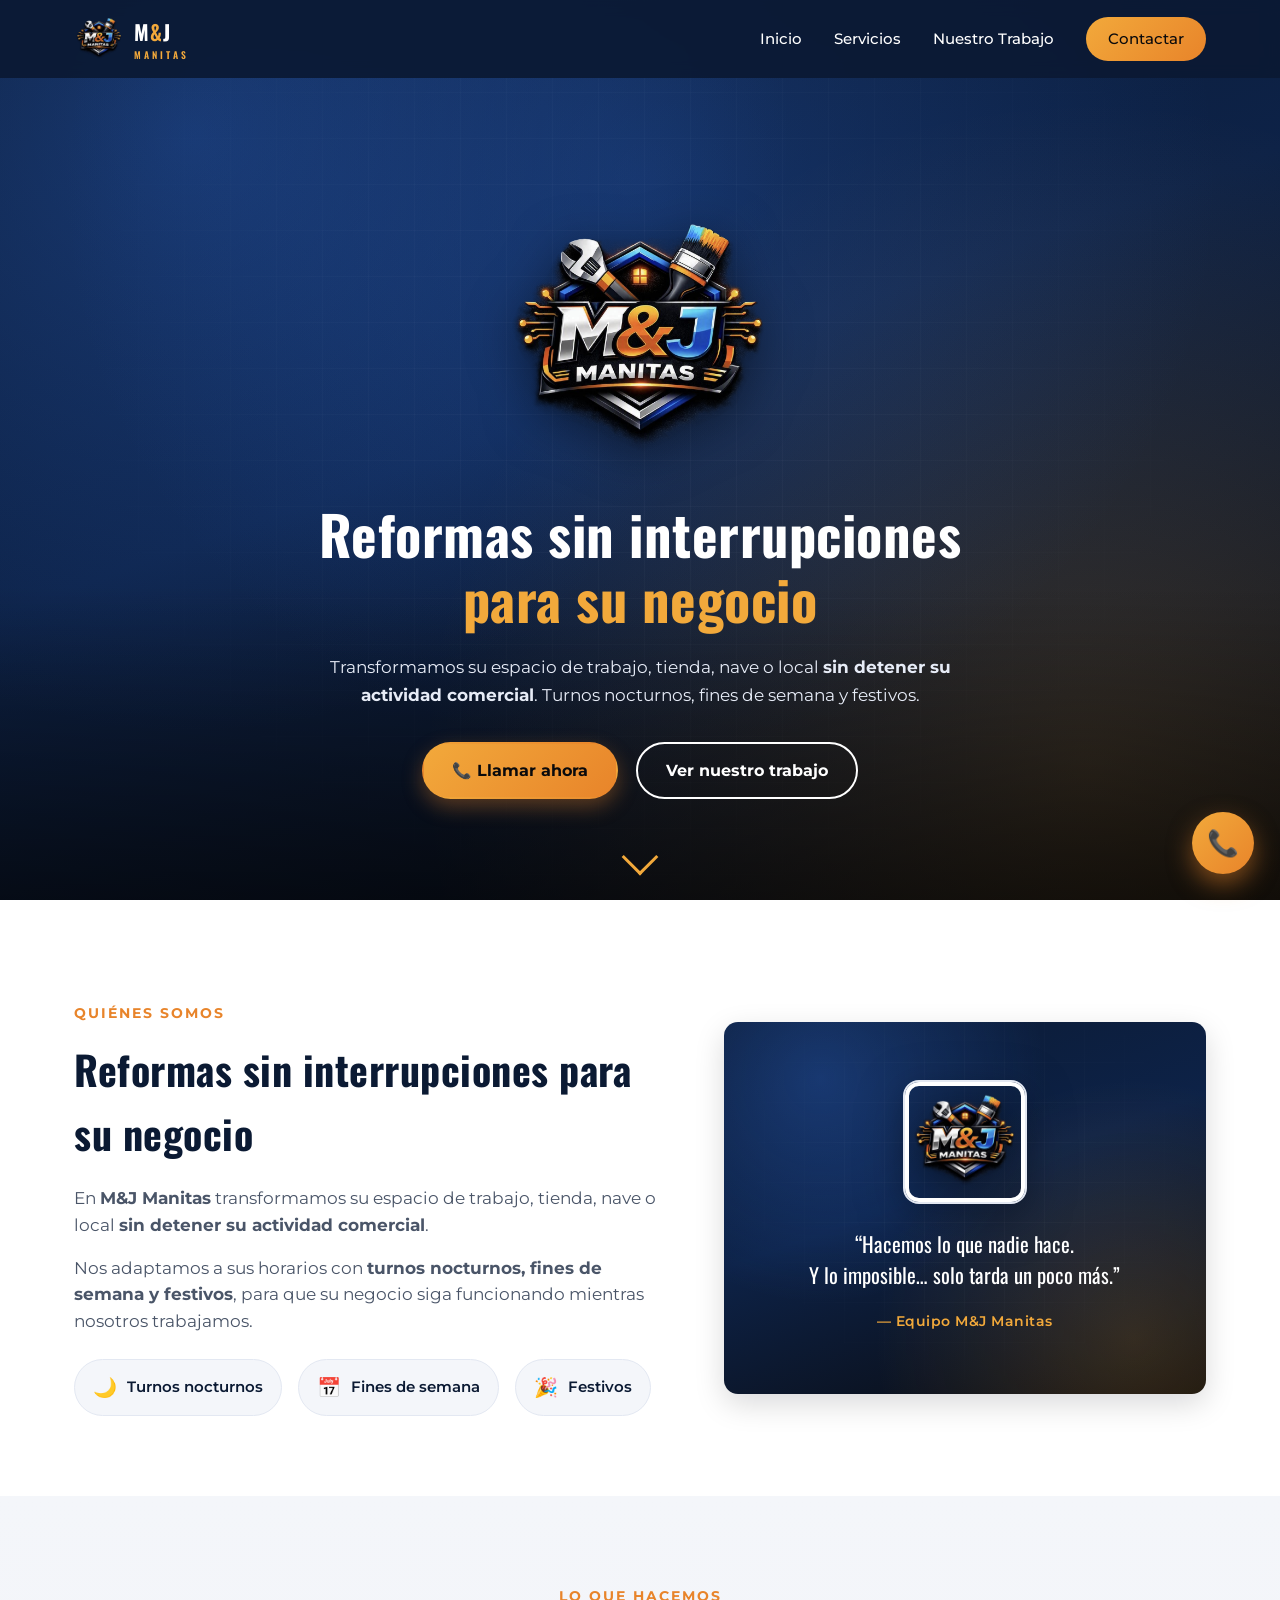
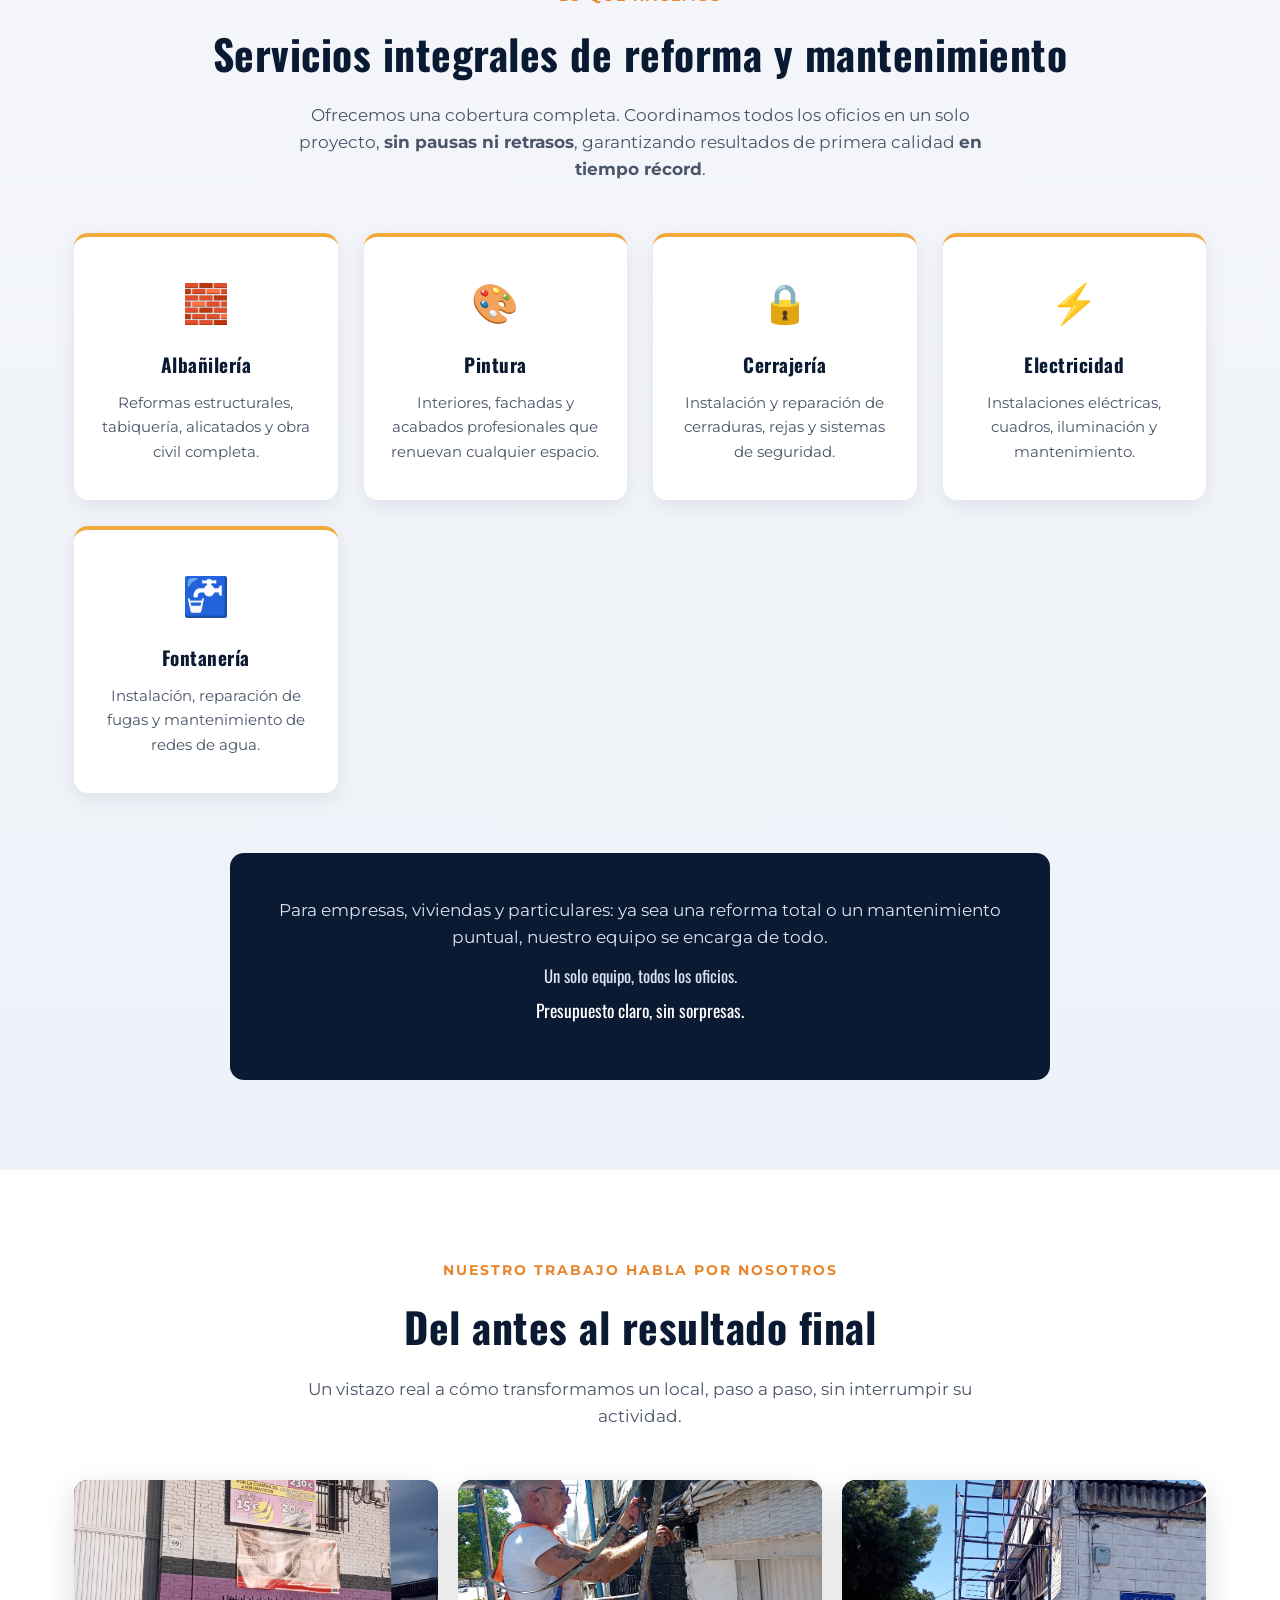
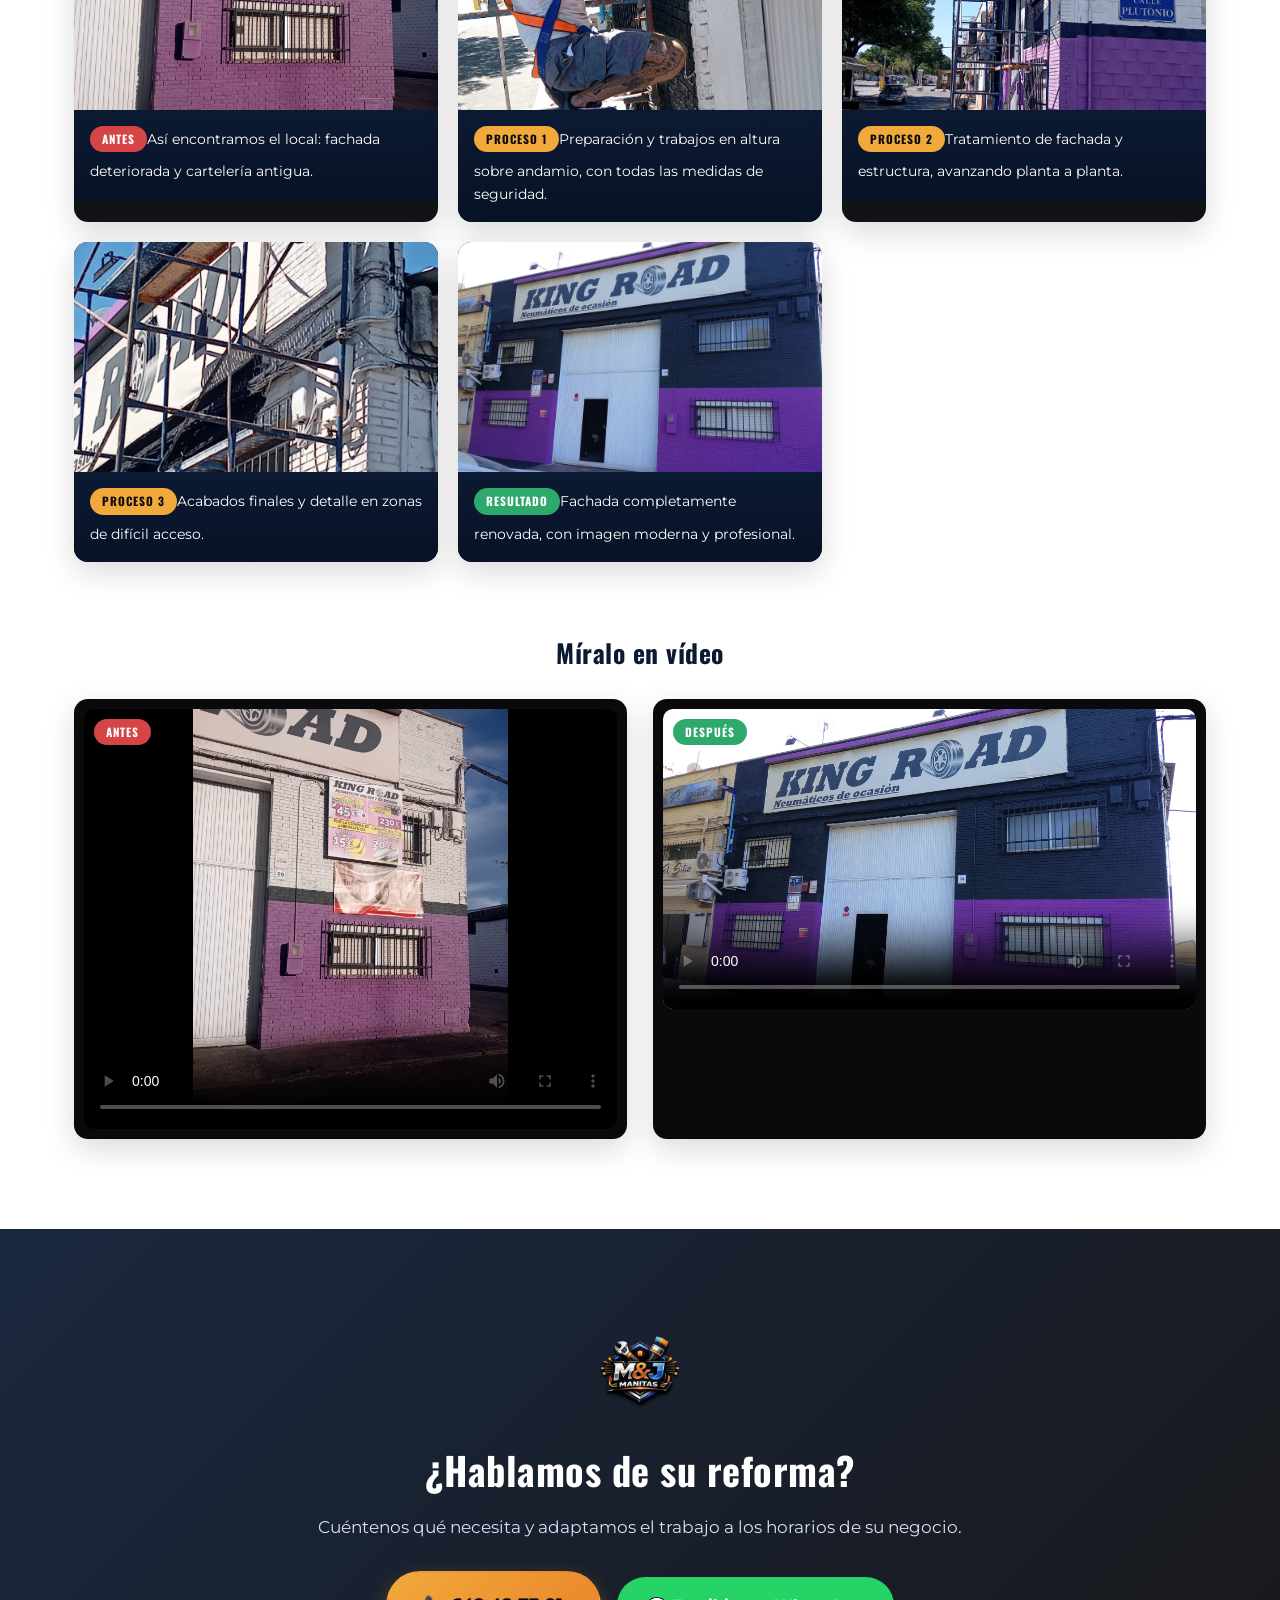
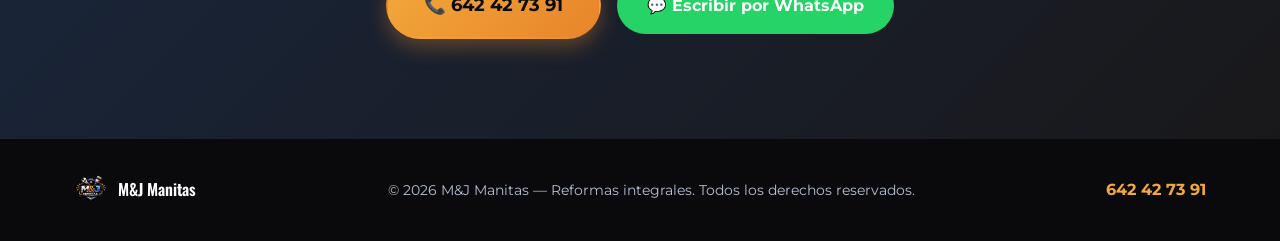
==== index.html @ b2885acb "Web M&J Manitas: reformas sin interrupciones" ====
<!DOCTYPE html>
<html lang="es">
<head>
<meta charset="UTF-8">
<meta name="viewport" content="width=device-width, initial-scale=1.0">
<title>M&J Manitas | Reformas sin interrupciones para su negocio</title>
<meta name="description" content="M&J Manitas: reformas integrales de albañilería, pintura, cerrajería, electricidad y fontanería para empresas, viviendas y particulares. Trabajamos en turnos nocturnos, fines de semana y festivos sin detener su actividad.">
<link rel="icon" href="Imagenes/logomoi.png" type="image/png">
<link rel="preconnect" href="https://fonts.googleapis.com">
<link href="https://fonts.googleapis.com/css2?family=Montserrat:wght@400;500;600;700;800&family=Oswald:wght@500;600;700&display=swap" rel="stylesheet">
<link rel="stylesheet" href="css/style.css">
</head>
<body>

<!-- HEADER -->
<header class="header" id="header">
  <div class="container header__inner">
    <a href="#inicio" class="brand">
      <img src="Imagenes/logomoi.png" alt="Logo M&J Manitas" class="brand__logo">
      <span class="brand__text">M<span class="amp">&</span>J <small>MANITAS</small></span>
    </a>

    <nav class="nav" id="nav">
      <a href="#inicio">Inicio</a>
      <a href="#servicios">Servicios</a>
      <a href="#proceso">Nuestro Trabajo</a>
      <a href="#contacto" class="nav__cta">Contactar</a>
    </nav>

    <button class="burger" id="burger" aria-label="Abrir menú">
      <span></span><span></span><span></span>
    </button>
  </div>
</header>

<!-- HERO -->
<section class="hero" id="inicio">
  <div class="hero__overlay"></div>
  <div class="container hero__content">
    <div class="hero__plate">
      <img src="Imagenes/logomoi.png" alt="M&J Manitas" class="hero__logo">
    </div>
    <h1>Reformas sin interrupciones <span>para su negocio</span></h1>
    <p class="hero__subtitle">
      Transformamos su espacio de trabajo, tienda, nave o local <strong>sin detener su actividad comercial</strong>.
      Turnos nocturnos, fines de semana y festivos.
    </p>
    <div class="hero__actions">
      <a href="tel:642427391" class="btn btn--primary">📞 Llamar ahora</a>
      <a href="#proceso" class="btn btn--outline">Ver nuestro trabajo</a>
    </div>
  </div>
  <a href="#presentacion" class="scroll-down" aria-label="Bajar">
    <span></span>
  </a>
</section>

<!-- PRESENTACIÓN -->
<section class="presentacion" id="presentacion">
  <div class="container presentacion__grid">
    <div class="presentacion__text">
      <span class="eyebrow">Quiénes somos</span>
      <h2>Reformas sin interrupciones para su negocio</h2>
      <p>
        En <strong>M&J Manitas</strong> transformamos su espacio de trabajo, tienda, nave o local
        <strong>sin detener su actividad comercial</strong>.
      </p>
      <p>
        Nos adaptamos a sus horarios con <strong>turnos nocturnos, fines de semana y festivos</strong>,
        para que su negocio siga funcionando mientras nosotros trabajamos.
      </p>
      <div class="badges">
        <div class="badge">
          <span class="badge__icon">🌙</span>
          <span>Turnos nocturnos</span>
        </div>
        <div class="badge">
          <span class="badge__icon">📅</span>
          <span>Fines de semana</span>
        </div>
        <div class="badge">
          <span class="badge__icon">🎉</span>
          <span>Festivos</span>
        </div>
      </div>
    </div>
    <div class="presentacion__media">
      <div class="brand-panel">
        <img src="Imagenes/logomoi.png" alt="M&J Manitas" class="brand-panel__logo">
        <blockquote class="brand-panel__quote">
          “Hacemos lo que nadie hace.<br>Y lo imposible… solo tarda un poco más.”
        </blockquote>
        <span class="brand-panel__signature">— Equipo M&J Manitas</span>
      </div>
    </div>
  </div>
</section>

<!-- SERVICIOS -->
<section class="servicios" id="servicios">
  <div class="container">
    <span class="eyebrow eyebrow--center">Lo que hacemos</span>
    <h2 class="section-title">Servicios integrales de reforma y mantenimiento</h2>
    <p class="section-subtitle">
      Ofrecemos una cobertura completa. Coordinamos todos los oficios en un solo proyecto,
      <strong>sin pausas ni retrasos</strong>, garantizando resultados de primera calidad
      <strong>en tiempo récord</strong>.
    </p>

    <div class="servicios__grid">
      <div class="servicio-card">
        <div class="servicio-card__icon">🧱</div>
        <h3>Albañilería</h3>
        <p>Reformas estructurales, tabiquería, alicatados y obra civil completa.</p>
      </div>
      <div class="servicio-card">
        <div class="servicio-card__icon">🎨</div>
        <h3>Pintura</h3>
        <p>Interiores, fachadas y acabados profesionales que renuevan cualquier espacio.</p>
      </div>
      <div class="servicio-card">
        <div class="servicio-card__icon">🔒</div>
        <h3>Cerrajería</h3>
        <p>Instalación y reparación de cerraduras, rejas y sistemas de seguridad.</p>
      </div>
      <div class="servicio-card">
        <div class="servicio-card__icon">⚡</div>
        <h3>Electricidad</h3>
        <p>Instalaciones eléctricas, cuadros, iluminación y mantenimiento.</p>
      </div>
      <div class="servicio-card">
        <div class="servicio-card__icon">🚰</div>
        <h3>Fontanería</h3>
        <p>Instalación, reparación de fugas y mantenimiento de redes de agua.</p>
      </div>
    </div>

    <div class="claim">
      <p>Para empresas, viviendas y particulares: ya sea una reforma total o un mantenimiento puntual, nuestro equipo se encarga de todo.</p>
      <p class="claim__strong">Un solo equipo, todos los oficios. <span>Presupuesto claro, sin sorpresas.</span></p>
    </div>
  </div>
</section>

<!-- PROCESO / GALERÍA -->
<section class="proceso" id="proceso">
  <div class="container">
    <span class="eyebrow eyebrow--center">Nuestro trabajo habla por nosotros</span>
    <h2 class="section-title">Del antes al resultado final</h2>
    <p class="section-subtitle">Un vistazo real a cómo transformamos un local, paso a paso, sin interrumpir su actividad.</p>

    <div class="galeria">
      <figure class="galeria__item galeria__item--antes">
        <img src="Imagenes/Antes.jpeg" alt="Antes de la reforma" loading="lazy">
        <figcaption><span class="tag tag--antes">Antes</span>Así encontramos el local: fachada deteriorada y cartelería antigua.</figcaption>
      </figure>
      <figure class="galeria__item">
        <img src="Imagenes/Proceso 1.jpeg" alt="Proceso de reforma - paso 1" loading="lazy">
        <figcaption><span class="tag tag--proceso">Proceso 1</span>Preparación y trabajos en altura sobre andamio, con todas las medidas de seguridad.</figcaption>
      </figure>
      <figure class="galeria__item">
        <img src="Imagenes/Proceso 2.jpeg" alt="Proceso de reforma - paso 2" loading="lazy">
        <figcaption><span class="tag tag--proceso">Proceso 2</span>Tratamiento de fachada y estructura, avanzando planta a planta.</figcaption>
      </figure>
      <figure class="galeria__item">
        <img src="Imagenes/Proceso 3.jpeg" alt="Proceso de reforma - paso 3" loading="lazy">
        <figcaption><span class="tag tag--proceso">Proceso 3</span>Acabados finales y detalle en zonas de difícil acceso.</figcaption>
      </figure>
      <figure class="galeria__item galeria__item--resultado">
        <img src="Imagenes/Resultado.jpeg" alt="Resultado final de la reforma" loading="lazy">
        <figcaption><span class="tag tag--resultado">Resultado</span>Fachada completamente renovada, con imagen moderna y profesional.</figcaption>
      </figure>
    </div>

    <div class="videos">
      <h3 class="videos__title">Míralo en vídeo</h3>
      <div class="videos__grid">
        <div class="video-card">
          <span class="tag tag--antes">Antes</span>
          <video controls preload="metadata" poster="Imagenes/Antes.jpeg">
            <source src="videos/Antes.mp4" type="video/mp4">
            Tu navegador no soporta la reproducción de vídeo.
          </video>
        </div>
        <div class="video-card">
          <span class="tag tag--resultado">Después</span>
          <video controls preload="metadata" poster="Imagenes/Resultado.jpeg">
            <source src="videos/despues.mp4" type="video/mp4">
            Tu navegador no soporta la reproducción de vídeo.
          </video>
        </div>
      </div>
    </div>
  </div>
</section>

<!-- CONTACTO -->
<section class="contacto" id="contacto">
  <div class="container contacto__inner">
    <img src="Imagenes/logomoi.png" alt="M&J Manitas" class="contacto__logo">
    <h2>¿Hablamos de su reforma?</h2>
    <p>Cuéntenos qué necesita y adaptamos el trabajo a los horarios de su negocio.</p>
    <a href="tel:642427391" class="btn btn--primary btn--large">📞 642 42 73 91</a>
    <a href="https://wa.me/34642427391" target="_blank" rel="noopener" class="btn btn--whatsapp">💬 Escribir por WhatsApp</a>
  </div>
</section>

<!-- FOOTER -->
<footer class="footer">
  <div class="container footer__inner">
    <div class="footer__brand">
      <img src="Imagenes/logomoi.png" alt="M&J Manitas">
      <span>M&J Manitas</span>
    </div>
    <p>&copy; <span id="year"></span> M&J Manitas — Reformas integrales. Todos los derechos reservados.</p>
    <a href="tel:642427391" class="footer__phone">642 42 73 91</a>
  </div>
</footer>

<a href="tel:642427391" class="float-call" aria-label="Llamar ahora">📞</a>

<script src="js/script.js"></script>
</body>
</html>
---- css/style.css ----
/* =========================================================
   M&J MANITAS — Estilos generales
   Paleta basada en el logo: azul marino, negro, dorado/naranja
   ========================================================= */

:root{
  --azul-oscuro: #0b1a33;
  --azul: #1c3d7a;
  --azul-claro: #2f6bd6;
  --negro: #0a0a0c;
  --negro-suave: #121317;
  --dorado: #f2a93b;
  --naranja: #e8842a;
  --blanco: #ffffff;
  --gris-claro: #f4f6fa;
  --gris-texto: #4a5568;

  --font-heading: 'Oswald', sans-serif;
  --font-body: 'Montserrat', sans-serif;

  --radius: 14px;
  --shadow: 0 10px 30px rgba(10, 10, 12, 0.15);
  --transition: 0.3s ease;
}

*{ box-sizing: border-box; margin: 0; padding: 0; }

html{ scroll-behavior: smooth; }

body{
  font-family: var(--font-body);
  color: var(--negro-suave);
  background: var(--blanco);
  line-height: 1.6;
  overflow-x: hidden;
}

img{ max-width: 100%; display: block; }

.container{
  width: 100%;
  max-width: 1180px;
  margin: 0 auto;
  padding: 0 24px;
}

h1, h2, h3{
  font-family: var(--font-heading);
  letter-spacing: 0.5px;
}

a{ text-decoration: none; color: inherit; }

/* ---------- Botones ---------- */
.btn{
  display: inline-flex;
  align-items: center;
  gap: 8px;
  padding: 14px 28px;
  border-radius: 50px;
  font-weight: 700;
  font-size: 0.98rem;
  transition: transform var(--transition), box-shadow var(--transition), background var(--transition);
  border: 2px solid transparent;
  cursor: pointer;
}
.btn--primary{
  background: linear-gradient(135deg, var(--dorado), var(--naranja));
  color: var(--negro);
  box-shadow: 0 8px 20px rgba(232, 132, 42, 0.35);
}
.btn--primary:hover{ transform: translateY(-3px); box-shadow: 0 12px 26px rgba(232, 132, 42, 0.45); }
.btn--outline{
  border-color: var(--blanco);
  color: var(--blanco);
}
.btn--outline:hover{ background: var(--blanco); color: var(--azul-oscuro); transform: translateY(-3px); }
.btn--large{ padding: 18px 36px; font-size: 1.1rem; }
.btn--whatsapp{
  background: #25D366;
  color: var(--blanco);
  margin-left: 12px;
}
.btn--whatsapp:hover{ transform: translateY(-3px); box-shadow: 0 10px 22px rgba(37,211,102,0.4); }

/* =========================================================
   HEADER
   ========================================================= */
.header{
  position: fixed;
  top: 0; left: 0; right: 0;
  z-index: 1000;
  background: rgba(11, 26, 51, 0.92);
  backdrop-filter: blur(8px);
  transition: background var(--transition);
}

.header__inner{
  display: flex;
  align-items: center;
  justify-content: space-between;
  height: 78px;
}

.brand{
  display: flex;
  align-items: center;
  gap: 10px;
}
.brand__logo{
  height: 50px;
  width: 50px;
  object-fit: contain;
}
.brand__text{
  font-family: var(--font-heading);
  color: var(--blanco);
  font-size: 1.3rem;
  font-weight: 700;
  letter-spacing: 1px;
}
.brand__text .amp{ color: var(--dorado); }
.brand__text small{
  display: block;
  font-size: 0.6rem;
  letter-spacing: 3px;
  color: var(--dorado);
  font-weight: 600;
}

.nav{
  display: flex;
  align-items: center;
  gap: 32px;
}
.nav a{
  color: var(--blanco);
  font-weight: 500;
  font-size: 0.95rem;
  position: relative;
  transition: color var(--transition);
}
.nav a:not(.nav__cta)::after{
  content: '';
  position: absolute;
  left: 0; bottom: -6px;
  width: 0%; height: 2px;
  background: var(--dorado);
  transition: width var(--transition);
}
.nav a:not(.nav__cta):hover::after{ width: 100%; }
.nav a:not(.nav__cta):hover{ color: var(--dorado); }

.nav__cta{
  background: linear-gradient(135deg, var(--dorado), var(--naranja));
  color: var(--negro) !important;
  padding: 10px 22px;
  border-radius: 50px;
  font-weight: 700;
}
.nav__cta:hover{ transform: translateY(-2px); }

.burger{
  display: none;
  flex-direction: column;
  gap: 5px;
  background: none;
  border: none;
  cursor: pointer;
  padding: 8px;
}
.burger span{
  width: 26px; height: 3px;
  background: var(--blanco);
  border-radius: 3px;
  transition: var(--transition);
}

/* =========================================================
   HERO
   ========================================================= */
.hero{
  position: relative;
  min-height: 100vh;
  display: flex;
  align-items: center;
  justify-content: center;
  text-align: center;
  overflow: hidden;
  background:
    radial-gradient(circle at 15% 15%, rgba(47,107,214,0.35), transparent 45%),
    radial-gradient(circle at 85% 85%, rgba(242,169,59,0.18), transparent 50%),
    linear-gradient(160deg, #0b1a33 0%, #0d2247 45%, #0a0a0c 100%);
}
.hero::before{
  /* Patrón tipo "plano de construcción" muy sutil, sello propio de marca */
  content: '';
  position: absolute;
  inset: 0;
  background-image:
    linear-gradient(rgba(255,255,255,0.045) 1px, transparent 1px),
    linear-gradient(90deg, rgba(255,255,255,0.045) 1px, transparent 1px);
  background-size: 46px 46px;
  mask-image: radial-gradient(circle at 50% 40%, rgba(0,0,0,0.9), transparent 75%);
}
.hero__overlay{
  position: absolute;
  inset: 0;
  background: radial-gradient(circle at 50% 20%, rgba(47,107,214,0.25), transparent 60%);
}
.hero__overlay::after{
  content: '';
  position: absolute;
  inset: 0;
  background: linear-gradient(0deg, rgba(0,0,0,0.55), transparent 35%);
}
.hero__content{
  position: relative;
  z-index: 2;
  padding-top: 100px;
  display: flex;
  flex-direction: column;
  align-items: center;
}
.hero__plate{
  display: inline-flex;
  align-items: center;
  justify-content: center;
  margin-bottom: 20px;
}
.hero__logo{
  width: 280px;
  filter: drop-shadow(0 10px 25px rgba(0,0,0,0.5));
  animation: floatLogo 4s ease-in-out infinite;
}
@keyframes floatLogo{
  0%, 100%{ transform: translateY(0); }
  50%{ transform: translateY(-10px); }
}
.hero h1{
  color: var(--blanco);
  font-size: clamp(2.1rem, 5vw, 3.4rem);
  font-weight: 700;
  line-height: 1.2;
  max-width: 900px;
}
.hero h1 span{
  display: block;
  color: var(--dorado);
}
.hero__subtitle{
  color: #e7ecf7;
  max-width: 640px;
  margin: 22px auto 34px;
  font-size: 1.08rem;
}
.hero__actions{
  display: flex;
  gap: 18px;
  flex-wrap: wrap;
  justify-content: center;
}

.scroll-down{
  position: absolute;
  bottom: 30px;
  left: 50%;
  transform: translateX(-50%);
  z-index: 2;
}
.scroll-down span{
  display: block;
  width: 26px; height: 26px;
  border-right: 3px solid var(--dorado);
  border-bottom: 3px solid var(--dorado);
  transform: rotate(45deg);
  animation: bounceDown 1.8s infinite;
}
@keyframes bounceDown{
  0%, 100%{ transform: rotate(45deg) translate(0,0); opacity: 1; }
  50%{ transform: rotate(45deg) translate(8px, 8px); opacity: 0.5; }
}

/* =========================================================
   Secciones generales
   ========================================================= */
.eyebrow{
  display: inline-block;
  color: var(--naranja);
  font-weight: 700;
  letter-spacing: 2px;
  text-transform: uppercase;
  font-size: 0.85rem;
  margin-bottom: 12px;
}
.eyebrow--center{ display: block; text-align: center; }

.section-title{
  font-size: clamp(1.8rem, 4vw, 2.6rem);
  color: var(--azul-oscuro);
  margin-bottom: 16px;
}
.section-subtitle{
  color: var(--gris-texto);
  max-width: 720px;
  font-size: 1.05rem;
  margin-bottom: 20px;
}

/* ---------- Presentación ---------- */
.presentacion{
  padding: 100px 0 80px;
  background: var(--blanco);
}
.presentacion__grid{
  display: grid;
  grid-template-columns: 1.1fr 0.9fr;
  gap: 60px;
  align-items: center;
}
.presentacion__text h2{
  font-size: clamp(1.8rem, 4vw, 2.5rem);
  color: var(--azul-oscuro);
  margin-bottom: 20px;
}
.presentacion__text p{
  color: var(--gris-texto);
  margin-bottom: 16px;
  font-size: 1.05rem;
}
.badges{
  display: flex;
  gap: 16px;
  flex-wrap: wrap;
  margin-top: 24px;
}
.badge{
  display: flex;
  align-items: center;
  gap: 10px;
  background: var(--gris-claro);
  border: 1px solid #e3e8f2;
  padding: 12px 18px;
  border-radius: 50px;
  font-weight: 600;
  color: var(--azul-oscuro);
  font-size: 0.92rem;
}
.badge__icon{ font-size: 1.2rem; }

.presentacion__media img{
  border-radius: var(--radius);
  box-shadow: var(--shadow);
  border: 4px solid var(--blanco);
  outline: 2px solid #e3e8f2;
}

/* Panel de marca corporativo (sustituye a foto de cliente) */
.brand-panel{
  position: relative;
  overflow: hidden;
  border-radius: var(--radius);
  box-shadow: var(--shadow);
  padding: 60px 40px;
  text-align: center;
  background:
    radial-gradient(circle at 20% 15%, rgba(47,107,214,0.35), transparent 45%),
    radial-gradient(circle at 85% 85%, rgba(242,169,59,0.18), transparent 50%),
    linear-gradient(160deg, #0b1a33 0%, #0d2247 45%, #0a0a0c 100%);
}
.brand-panel::before{
  content: '';
  position: absolute;
  inset: 0;
  background-image:
    linear-gradient(rgba(255,255,255,0.045) 1px, transparent 1px),
    linear-gradient(90deg, rgba(255,255,255,0.045) 1px, transparent 1px);
  background-size: 40px 40px;
  mask-image: radial-gradient(circle at 50% 40%, rgba(0,0,0,0.9), transparent 75%);
}
.brand-panel__logo{
  position: relative;
  width: 120px;
  margin: 0 auto 26px;
  filter: drop-shadow(0 10px 20px rgba(0,0,0,0.5));
}
.brand-panel__quote{
  position: relative;
  color: var(--blanco);
  font-family: var(--font-heading);
  font-size: 1.3rem;
  line-height: 1.5;
  max-width: 380px;
  margin: 0 auto 18px;
}
.brand-panel__signature{
  position: relative;
  display: inline-block;
  color: var(--dorado);
  font-weight: 600;
  font-size: 0.9rem;
  letter-spacing: 0.5px;
}

/* ---------- Servicios ---------- */
.servicios{
  padding: 90px 0;
  background: linear-gradient(180deg, var(--gris-claro), #eef1f8);
  text-align: center;
}
.servicios .section-subtitle{ margin: 0 auto 50px; }

.servicios__grid{
  display: grid;
  grid-template-columns: repeat(auto-fit, minmax(210px, 1fr));
  gap: 26px;
  margin-bottom: 60px;
}
.servicio-card{
  background: var(--blanco);
  border-radius: var(--radius);
  padding: 36px 24px;
  box-shadow: 0 6px 20px rgba(11,26,51,0.08);
  transition: transform var(--transition), box-shadow var(--transition);
  border-top: 4px solid var(--dorado);
}
.servicio-card:hover{
  transform: translateY(-8px);
  box-shadow: 0 16px 34px rgba(11,26,51,0.15);
}
.servicio-card__icon{
  font-size: 2.4rem;
  margin-bottom: 16px;
}
.servicio-card h3{
  color: var(--azul-oscuro);
  font-size: 1.2rem;
  margin-bottom: 10px;
}
.servicio-card p{
  color: var(--gris-texto);
  font-size: 0.95rem;
}

.claim{
  background: var(--azul-oscuro);
  color: var(--blanco);
  border-radius: var(--radius);
  padding: 44px 30px;
  max-width: 820px;
  margin: 0 auto;
}
.claim p{ font-size: 1.05rem; margin-bottom: 12px; color: #dbe3f4; }
.claim__strong{
  font-family: var(--font-heading);
  font-size: 1.4rem;
  color: var(--dorado);
}
.claim__strong span{ color: var(--blanco); display: block; font-size: 1.1rem; margin-top: 6px; }

/* ---------- Proceso / Galería ---------- */
.proceso{
  padding: 90px 0;
  background: var(--blanco);
  text-align: center;
}
.proceso .section-subtitle{ margin: 0 auto 50px; }

.galeria{
  display: grid;
  grid-template-columns: repeat(3, 1fr);
  gap: 20px;
  text-align: left;
}
.galeria__item{
  position: relative;
  border-radius: var(--radius);
  overflow: hidden;
  box-shadow: var(--shadow);
  background: var(--negro-suave);
}
.galeria__item img{
  width: 100%;
  height: 230px;
  object-fit: cover;
  transition: transform 0.5s ease;
}
.galeria__item:hover img{ transform: scale(1.06); }
.galeria__item figcaption{
  padding: 16px;
  color: var(--blanco);
  font-size: 0.9rem;
  background: linear-gradient(180deg, var(--azul-oscuro), #081226);
}
.galeria__item--antes{ grid-column: span 1; }
.galeria__item--resultado{ grid-column: span 1; }

.tag{
  display: inline-block;
  font-family: var(--font-heading);
  font-size: 0.72rem;
  font-weight: 700;
  letter-spacing: 1px;
  text-transform: uppercase;
  padding: 4px 12px;
  border-radius: 50px;
  margin-bottom: 8px;
}
.tag--antes{ background: #d64545; color: var(--blanco); }
.tag--proceso{ background: var(--dorado); color: var(--negro); }
.tag--resultado{ background: #2fa96b; color: var(--blanco); }

.videos{ margin-top: 70px; }
.videos__title{
  color: var(--azul-oscuro);
  font-size: 1.6rem;
  margin-bottom: 26px;
}
.videos__grid{
  display: grid;
  grid-template-columns: 1fr 1fr;
  gap: 26px;
}
.video-card{
  position: relative;
  background: var(--negro);
  border-radius: var(--radius);
  overflow: hidden;
  box-shadow: var(--shadow);
  padding: 10px;
}
.video-card .tag{
  position: absolute;
  top: 20px; left: 20px;
  z-index: 2;
}
.video-card video{
  width: 100%;
  border-radius: 10px;
  display: block;
  max-height: 420px;
  background: #000;
}

/* ---------- Contacto ---------- */
.contacto{
  padding: 100px 0;
  text-align: center;
  color: var(--blanco);
  background:
    linear-gradient(135deg, rgba(11,26,51,0.94), rgba(10,10,12,0.94)),
    url('../Imagenes/Proceso 2.jpeg') center/cover no-repeat fixed;
}
.contacto__logo{
  width: 90px;
  margin: 0 auto 20px;
}
.contacto h2{
  font-size: clamp(1.8rem, 4vw, 2.4rem);
  margin-bottom: 14px;
}
.contacto p{
  color: #d8e0f2;
  margin-bottom: 30px;
  font-size: 1.05rem;
}

/* ---------- Footer ---------- */
.footer{
  background: var(--negro);
  color: #b7bfd1;
  padding: 34px 0;
}
.footer__inner{
  display: flex;
  align-items: center;
  justify-content: space-between;
  flex-wrap: wrap;
  gap: 16px;
}
.footer__brand{
  display: flex;
  align-items: center;
  gap: 10px;
  font-family: var(--font-heading);
  color: var(--blanco);
  font-weight: 600;
}
.footer__brand img{ height: 34px; }
.footer__phone{
  color: var(--dorado);
  font-weight: 700;
}
.footer p{ font-size: 0.88rem; }

/* ---------- Botón flotante llamar ---------- */
.float-call{
  position: fixed;
  bottom: 26px;
  right: 26px;
  width: 62px; height: 62px;
  border-radius: 50%;
  background: linear-gradient(135deg, var(--dorado), var(--naranja));
  display: flex;
  align-items: center;
  justify-content: center;
  font-size: 1.6rem;
  box-shadow: 0 10px 24px rgba(232,132,42,0.5);
  z-index: 999;
  animation: pulse 2.2s infinite;
}
@keyframes pulse{
  0%{ box-shadow: 0 0 0 0 rgba(232,132,42,0.5); }
  70%{ box-shadow: 0 0 0 16px rgba(232,132,42,0); }
  100%{ box-shadow: 0 0 0 0 rgba(232,132,42,0); }
}

/* =========================================================
   RESPONSIVE
   ========================================================= */
@media (max-width: 900px){
  .presentacion__grid{ grid-template-columns: 1fr; }
  .presentacion__media{ order: -1; }
  .galeria{ grid-template-columns: repeat(2, 1fr); }
  .videos__grid{ grid-template-columns: 1fr; }
}

@media (max-width: 720px){
  .nav{
    position: fixed;
    top: 78px; right: 0;
    height: calc(100vh - 78px);
    width: 260px;
    background: var(--azul-oscuro);
    flex-direction: column;
    align-items: flex-start;
    padding: 40px 30px;
    gap: 26px;
    transform: translateX(100%);
    transition: transform var(--transition);
  }
  .nav.open{ transform: translateX(0); }
  .burger{ display: flex; }
  .galeria{ grid-template-columns: 1fr; }
  .btn--whatsapp{ margin-left: 0; margin-top: 12px; }
  .contacto{ background-attachment: scroll; }
}
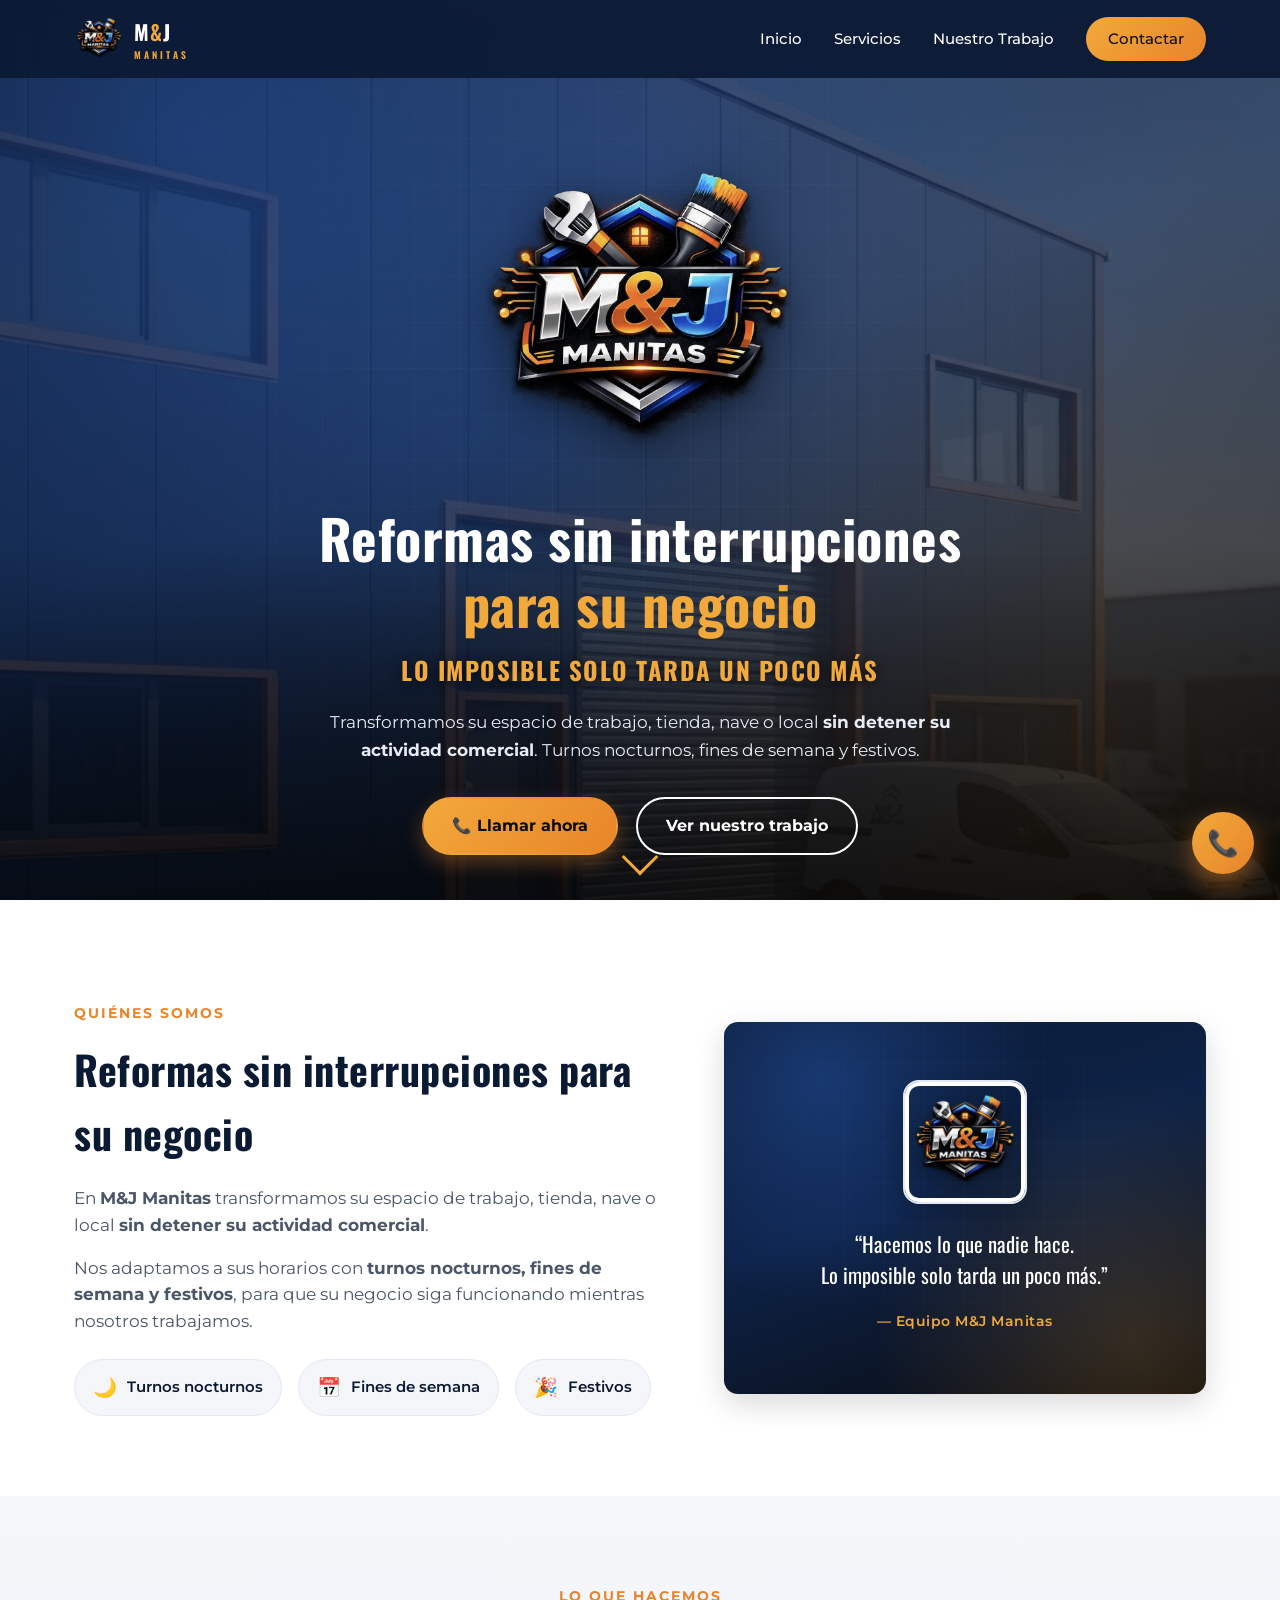
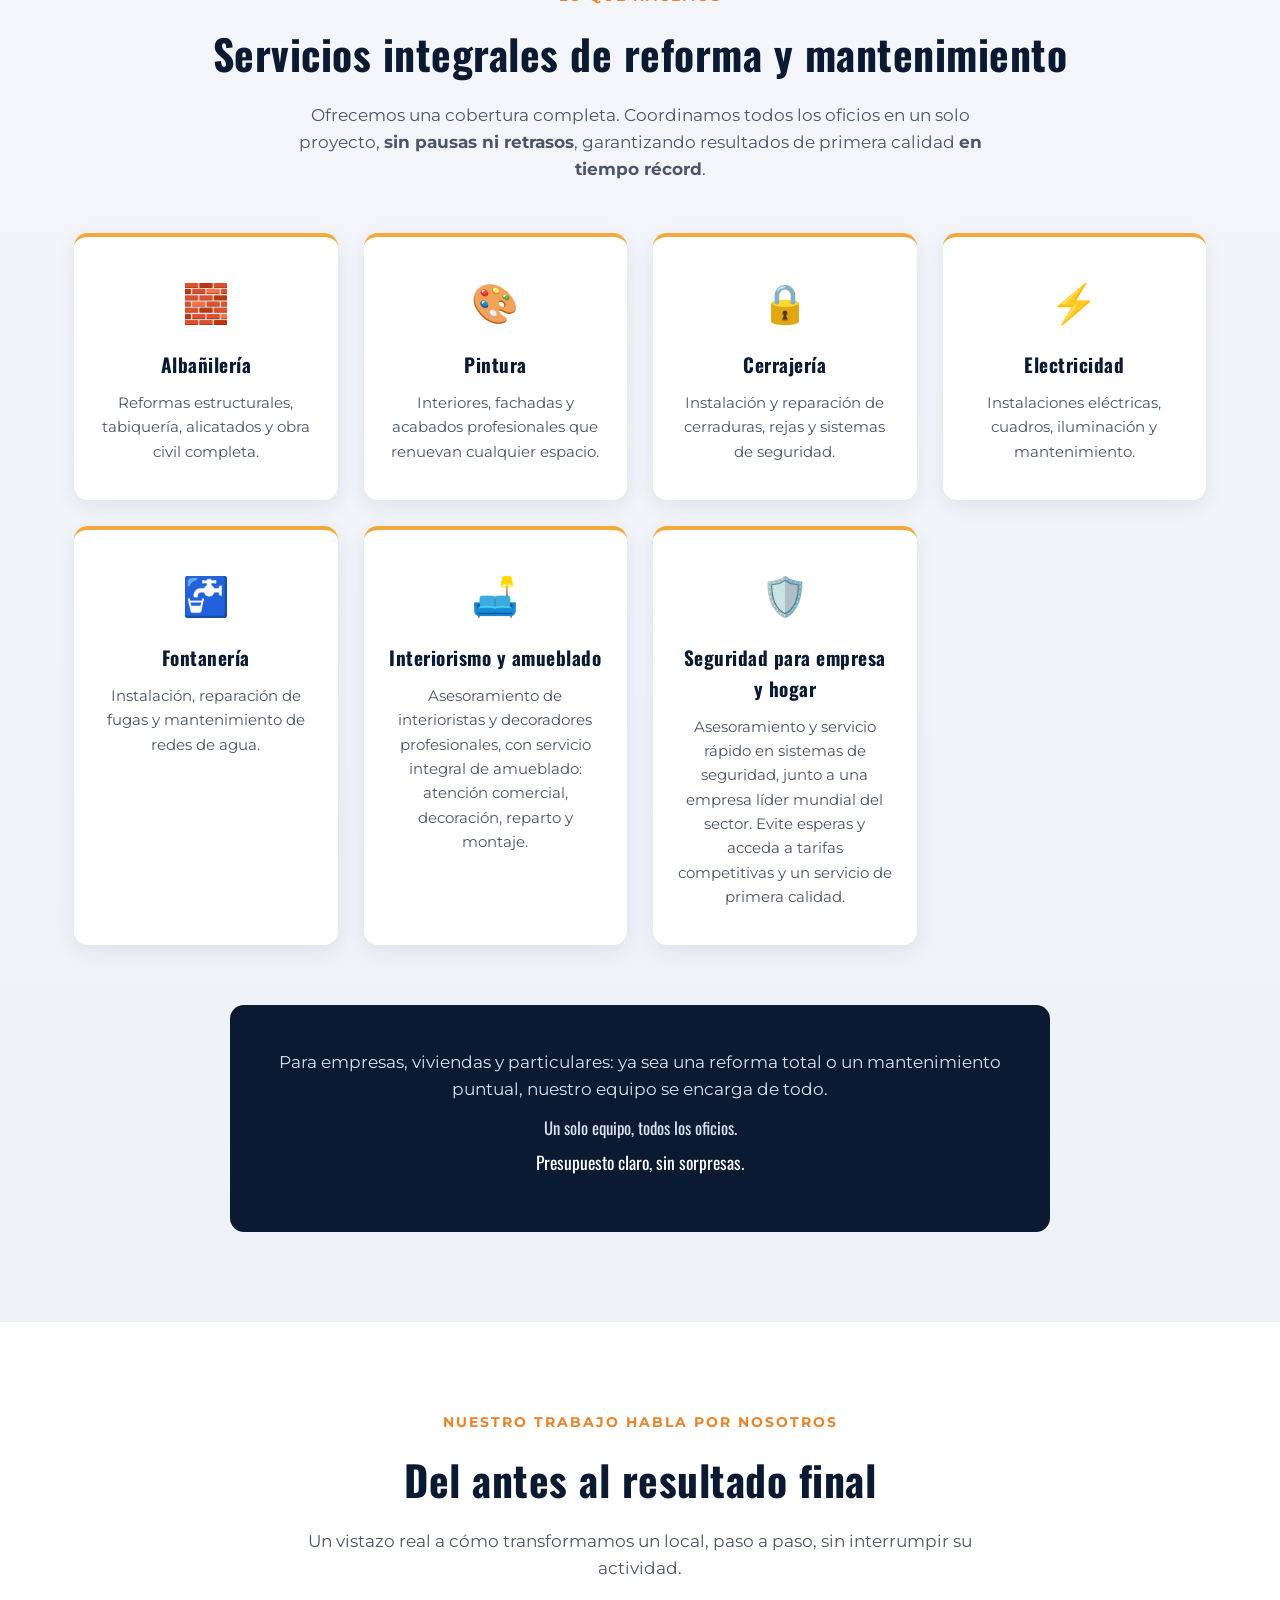
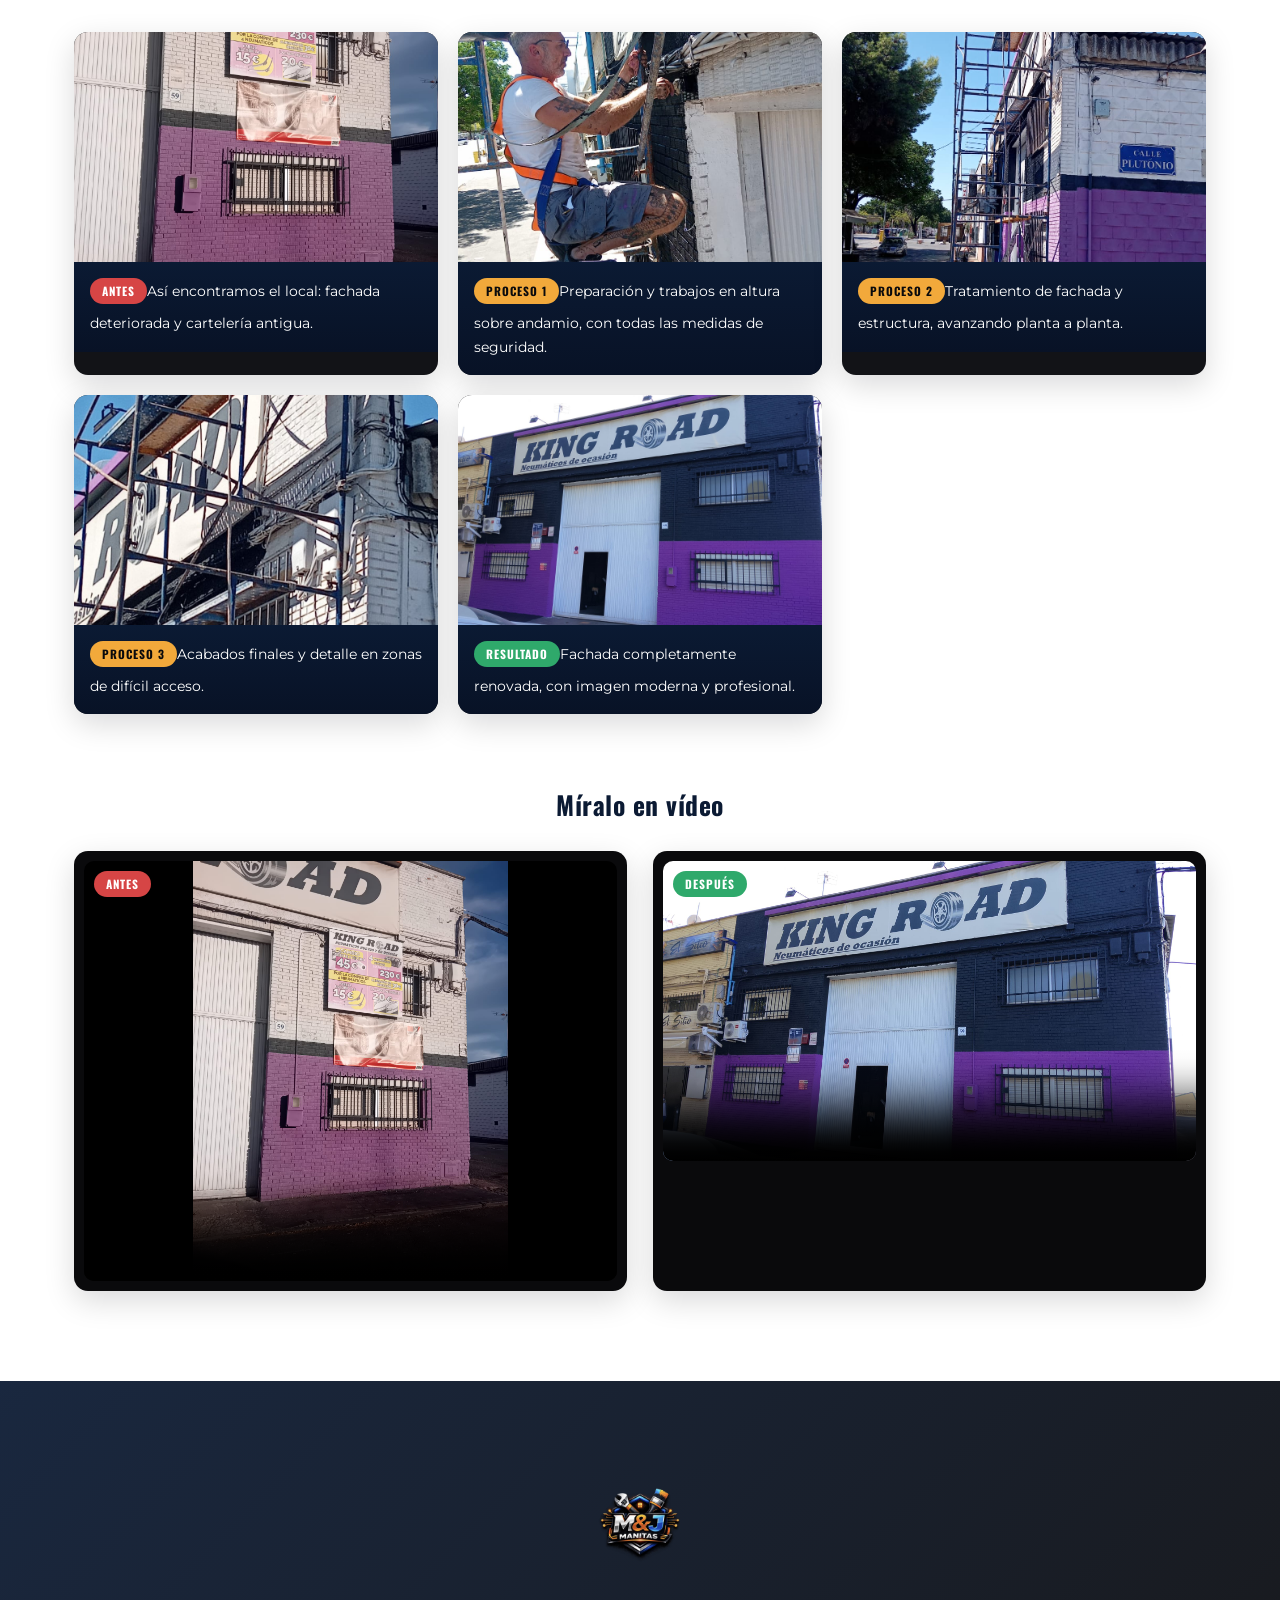
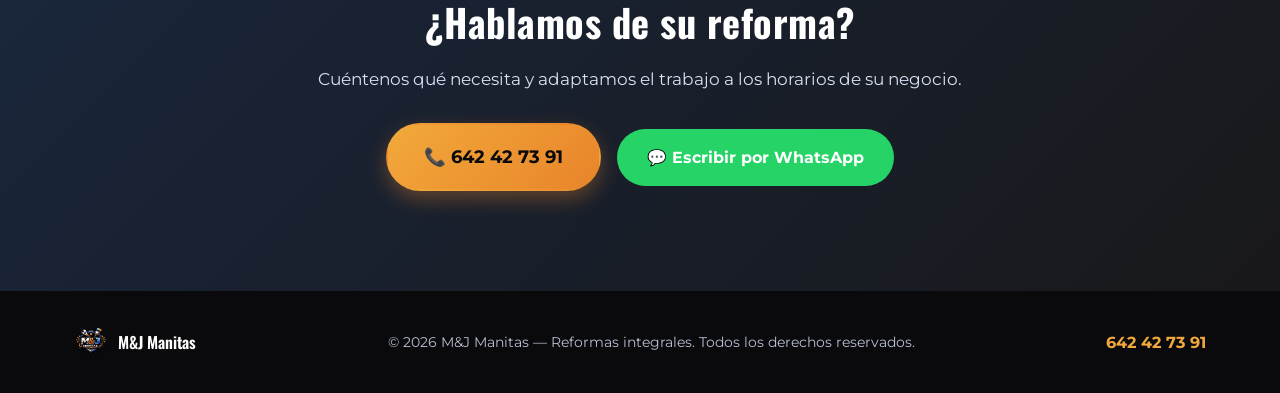
==== commit 9bea2cf8: "Add interior design and security services Co-authored-by: Copilot <223556219+Copilot@users.noreply.g" ====
--- a/index.html
+++ b/index.html
@@ -41,6 +41,7 @@
       <img src="Imagenes/logomoi.png" alt="M&J Manitas" class="hero__logo">
     </div>
     <h1>Reformas sin interrupciones <span>para su negocio</span></h1>
+    <p class="hero__slogan">Lo imposible solo tarda un poco más</p>
     <p class="hero__subtitle">
       Transformamos su espacio de trabajo, tienda, nave o local <strong>sin detener su actividad comercial</strong>.
       Turnos nocturnos, fines de semana y festivos.
@@ -88,7 +89,7 @@
       <div class="brand-panel">
         <img src="Imagenes/logomoi.png" alt="M&J Manitas" class="brand-panel__logo">
         <blockquote class="brand-panel__quote">
-          “Hacemos lo que nadie hace.<br>Y lo imposible… solo tarda un poco más.”
+          “Hacemos lo que nadie hace.<br>Lo imposible solo tarda un poco más.”
         </blockquote>
         <span class="brand-panel__signature">— Equipo M&J Manitas</span>
       </div>
@@ -133,6 +134,16 @@
         <h3>Fontanería</h3>
         <p>Instalación, reparación de fugas y mantenimiento de redes de agua.</p>
       </div>
+      <div class="servicio-card">
+        <div class="servicio-card__icon">🛋️</div>
+        <h3>Interiorismo y amueblado</h3>
+        <p>Asesoramiento de interioristas y decoradores profesionales, con servicio integral de amueblado: atención comercial, decoración, reparto y montaje.</p>
+      </div>
+      <div class="servicio-card">
+        <div class="servicio-card__icon">🛡️</div>
+        <h3>Seguridad para empresa y hogar</h3>
+        <p>Asesoramiento y servicio rápido en sistemas de seguridad, junto a una empresa líder mundial del sector. Evite esperas y acceda a tarifas competitivas y un servicio de primera calidad.</p>
+      </div>
     </div>
 
     <div class="claim">
--- a/css/style.css
+++ b/css/style.css
@@ -188,9 +188,8 @@
   text-align: center;
   overflow: hidden;
   background:
-    radial-gradient(circle at 15% 15%, rgba(47,107,214,0.35), transparent 45%),
-    radial-gradient(circle at 85% 85%, rgba(242,169,59,0.18), transparent 50%),
-    linear-gradient(160deg, #0b1a33 0%, #0d2247 45%, #0a0a0c 100%);
+    linear-gradient(160deg, rgba(11,26,51,0.82) 0%, rgba(13,34,71,0.78) 45%, rgba(10,10,12,0.85) 100%),
+    url('../Imagenes/nave.jpg') center 30%/cover no-repeat;
 }
 .hero::before{
   /* Patrón tipo "plano de construcción" muy sutil, sello propio de marca */
@@ -206,13 +205,16 @@
 .hero__overlay{
   position: absolute;
   inset: 0;
-  background: radial-gradient(circle at 50% 20%, rgba(47,107,214,0.25), transparent 60%);
+  background:
+    radial-gradient(circle at 15% 15%, rgba(47,107,214,0.30), transparent 45%),
+    radial-gradient(circle at 85% 85%, rgba(242,169,59,0.15), transparent 50%),
+    radial-gradient(circle at 50% 20%, rgba(47,107,214,0.2), transparent 60%);
 }
 .hero__overlay::after{
   content: '';
   position: absolute;
   inset: 0;
-  background: linear-gradient(0deg, rgba(0,0,0,0.55), transparent 35%);
+  background: linear-gradient(0deg, rgba(0,0,0,0.6), transparent 40%);
 }
 .hero__content{
   position: relative;
@@ -229,7 +231,7 @@
   margin-bottom: 20px;
 }
 .hero__logo{
-  width: 280px;
+  width: 340px;
   filter: drop-shadow(0 10px 25px rgba(0,0,0,0.5));
   animation: floatLogo 4s ease-in-out infinite;
 }
@@ -247,6 +249,17 @@
 .hero h1 span{
   display: block;
   color: var(--dorado);
+}
+.hero__slogan{
+  margin-top: 18px;
+  color: var(--dorado);
+  font-family: var(--font-heading);
+  font-size: clamp(1.15rem, 2.5vw, 1.55rem);
+  font-weight: 700;
+  letter-spacing: 1.5px;
+  line-height: 1.3;
+  text-transform: uppercase;
+  text-shadow: 0 2px 12px rgba(0,0,0,0.65);
 }
 .hero__subtitle{
   color: #e7ecf7;
@@ -644,4 +657,37 @@
   .galeria{ grid-template-columns: 1fr; }
   .btn--whatsapp{ margin-left: 0; margin-top: 12px; }
   .contacto{ background-attachment: scroll; }
-}
+
+  .hero__content{ padding-top: 88px; }
+  .hero__logo{ width: 170px; }
+  .hero__subtitle{ font-size: 1rem; }
+  .hero__actions{ flex-direction: column; width: 100%; }
+  .hero__actions .btn{ width: 100%; justify-content: center; }
+
+  .brand-panel{ padding: 40px 24px; }
+  .brand-panel__logo{ width: 90px; }
+  .brand-panel__quote{ font-size: 1.1rem; }
+
+  .servicios__grid{ grid-template-columns: 1fr; }
+  .claim{ padding: 32px 22px; }
+
+  .contacto__logo{ width: 70px; }
+  .contacto .btn{ width: 100%; justify-content: center; margin: 0 0 12px; }
+
+  .footer__inner{ flex-direction: column; text-align: center; }
+
+  .float-call{ width: 54px; height: 54px; font-size: 1.35rem; bottom: 18px; right: 18px; }
+}
+
+@media (max-width: 420px){
+  .hero__logo{ width: 140px; }
+  .hero h1{ font-size: 1.8rem; }
+}
+
+@media (max-width: 720px){
+  .hero{
+    min-height: auto;
+    padding: 100px 0 50px;
+    background-position: 65% 100%;
+  }
+}
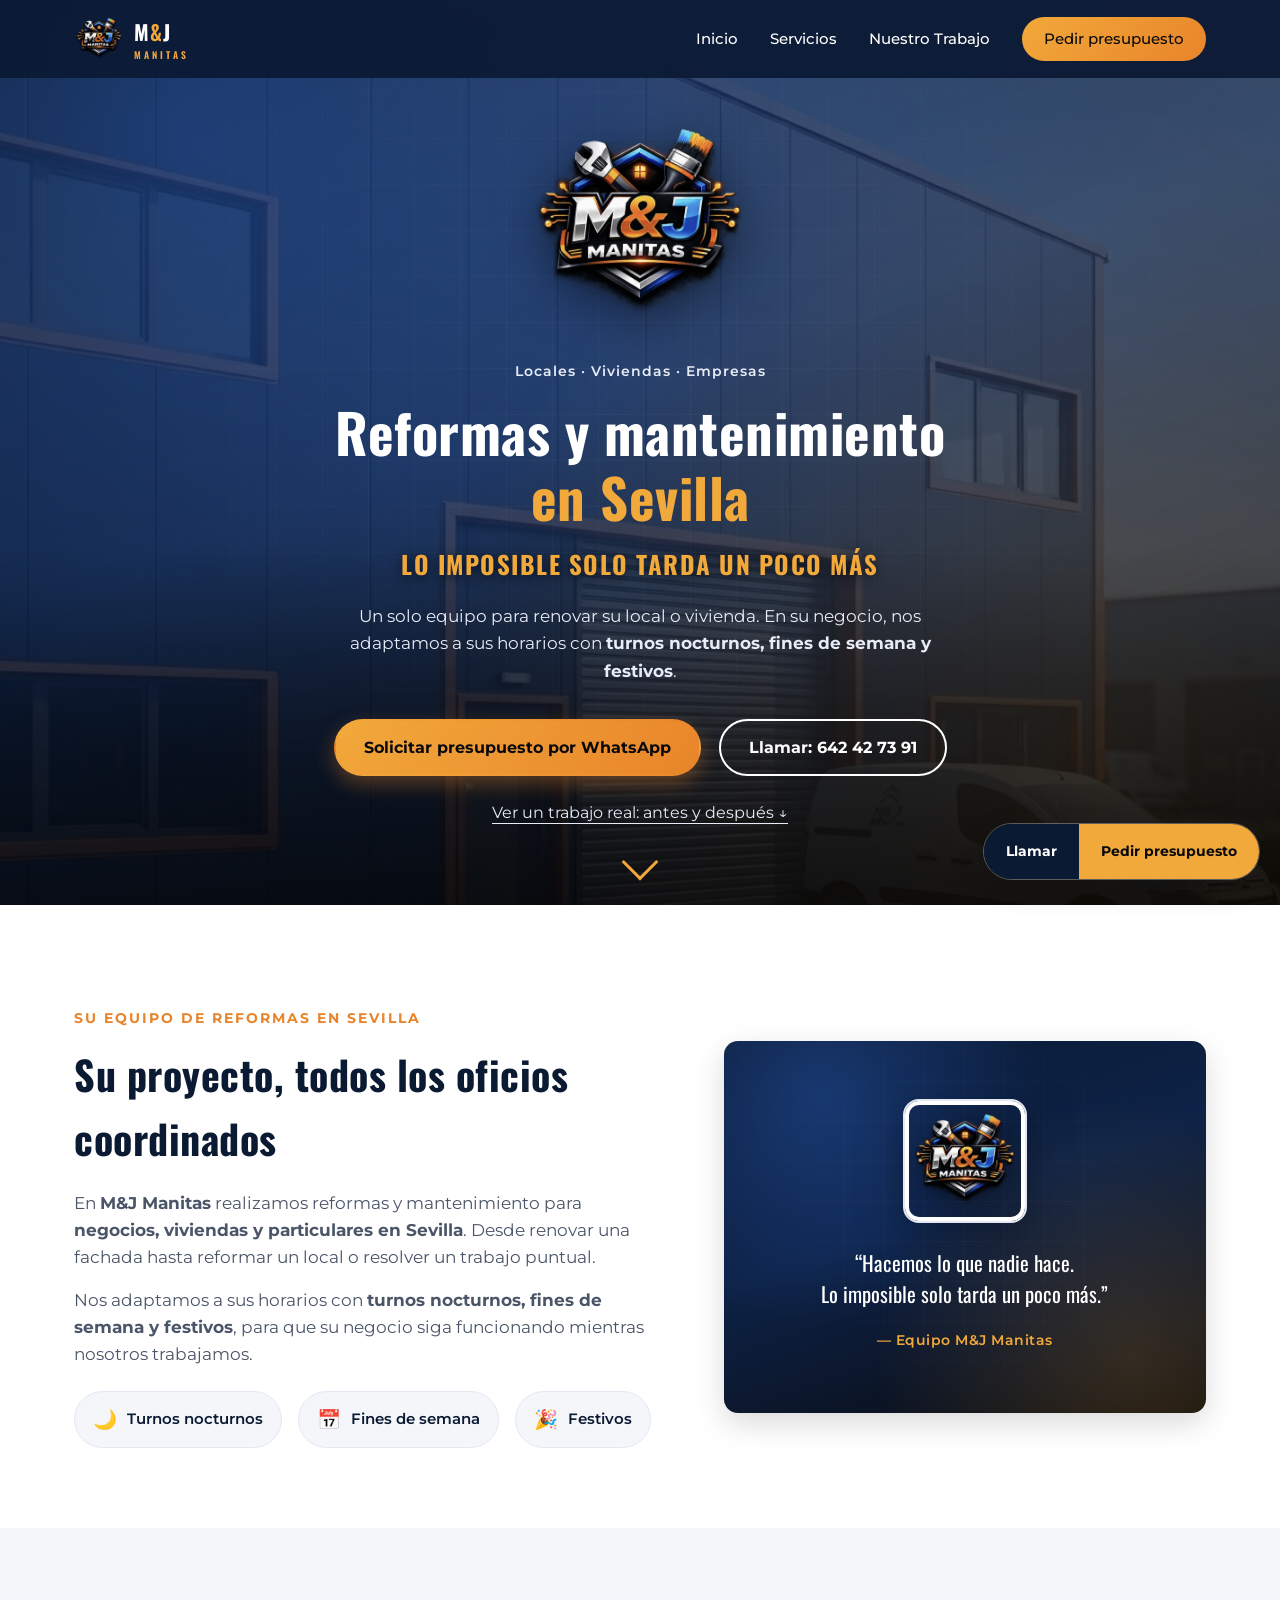
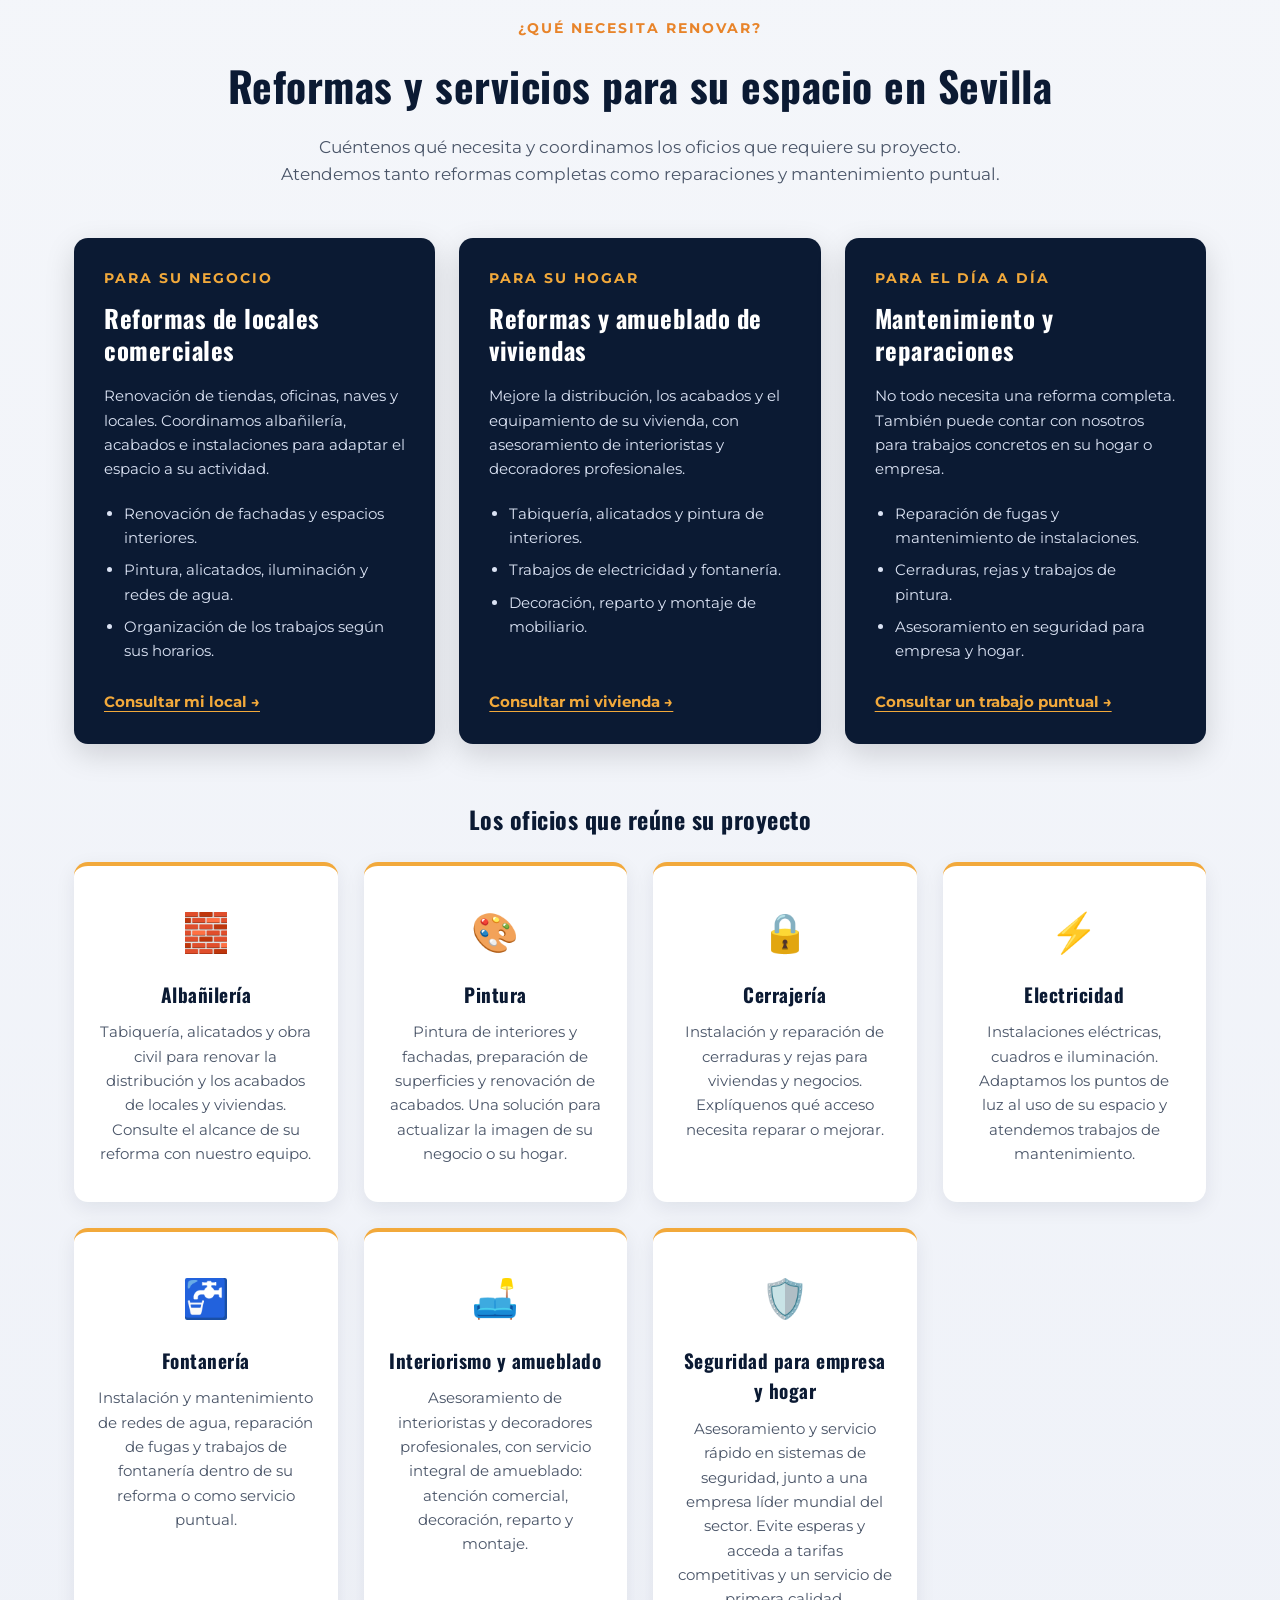
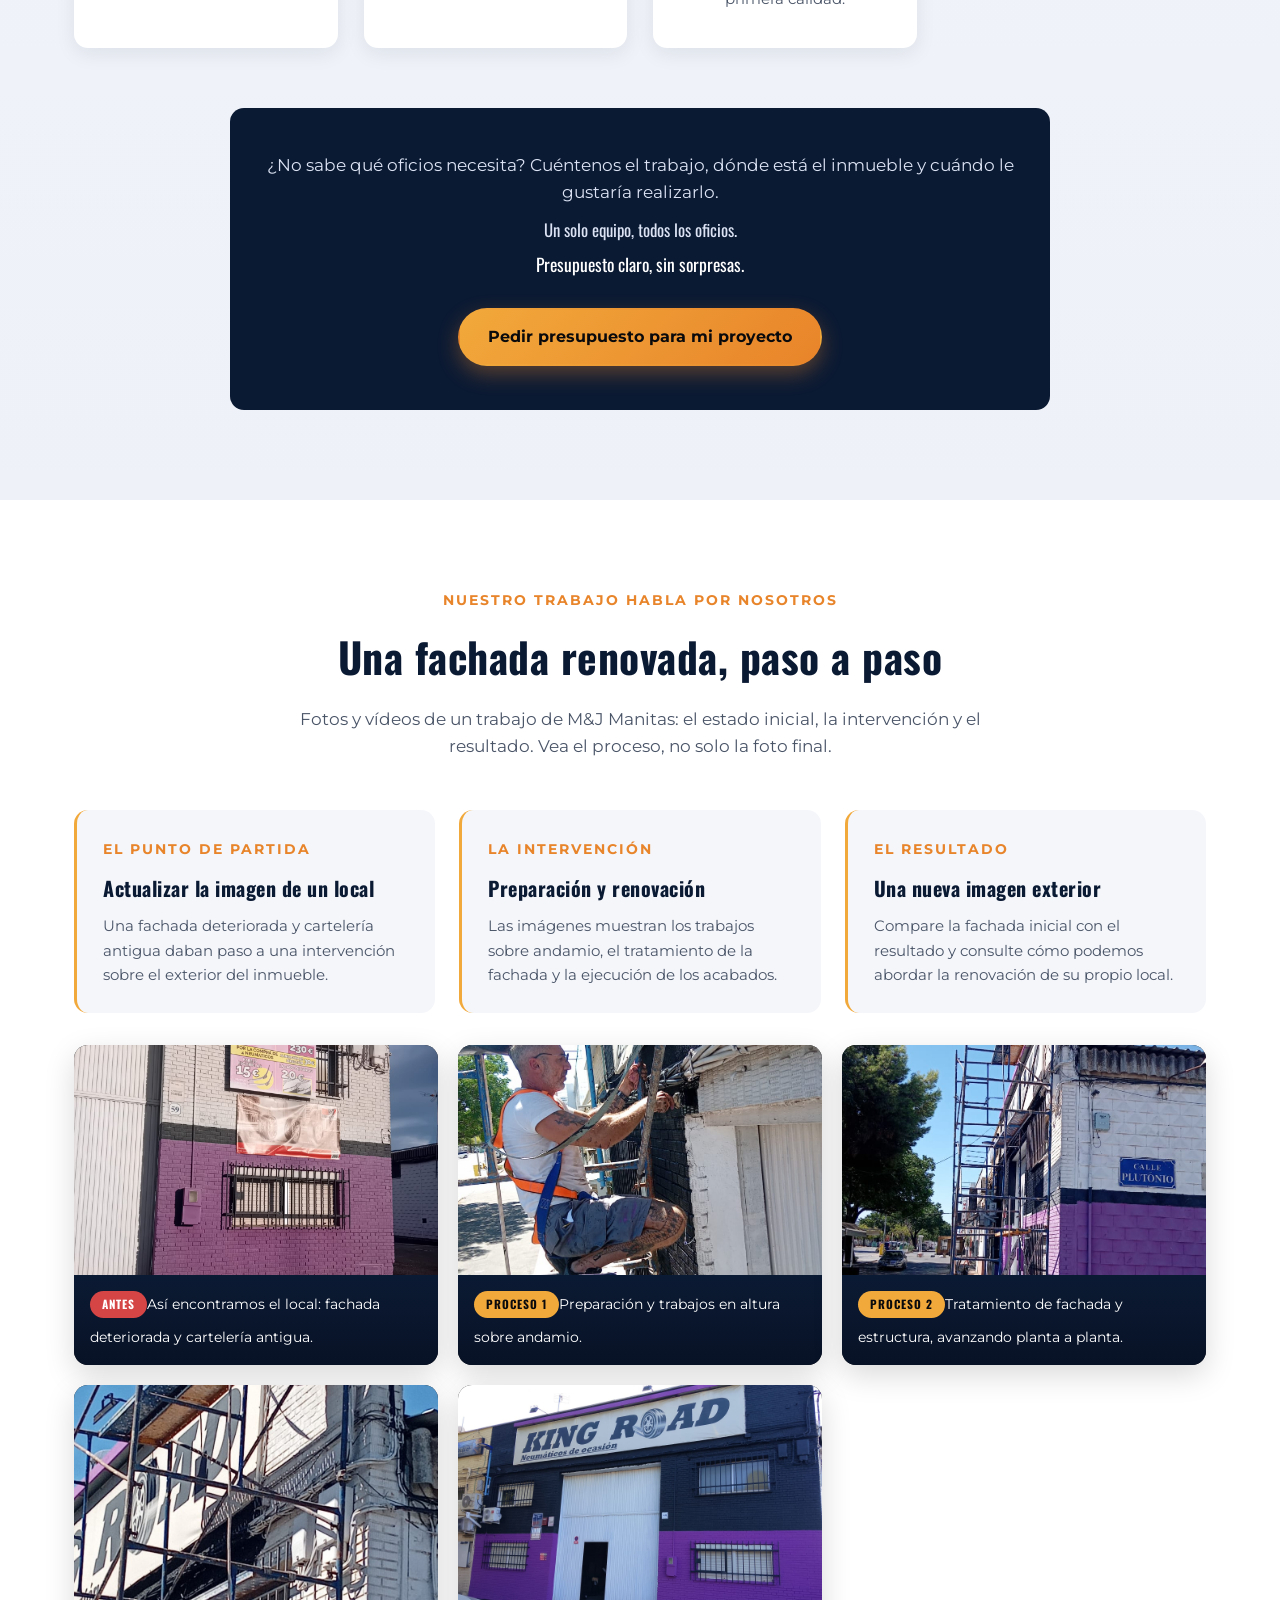
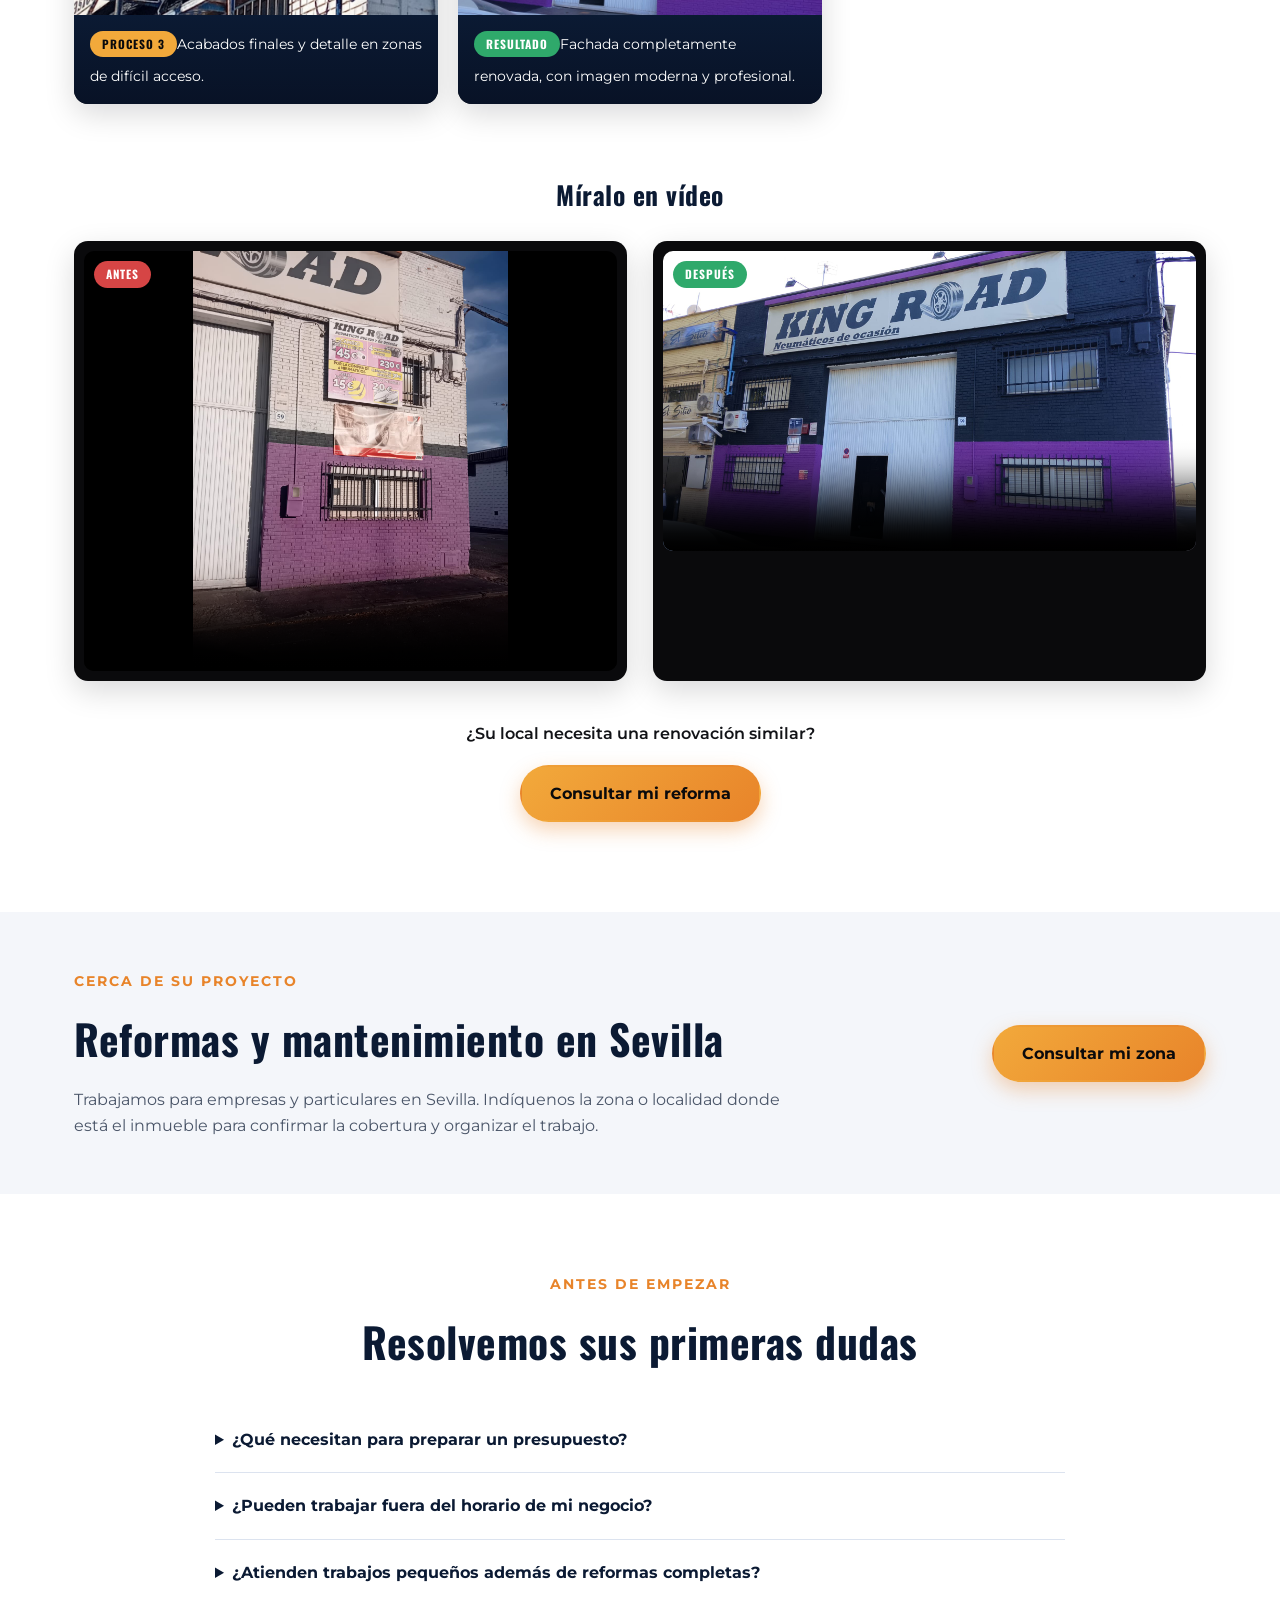
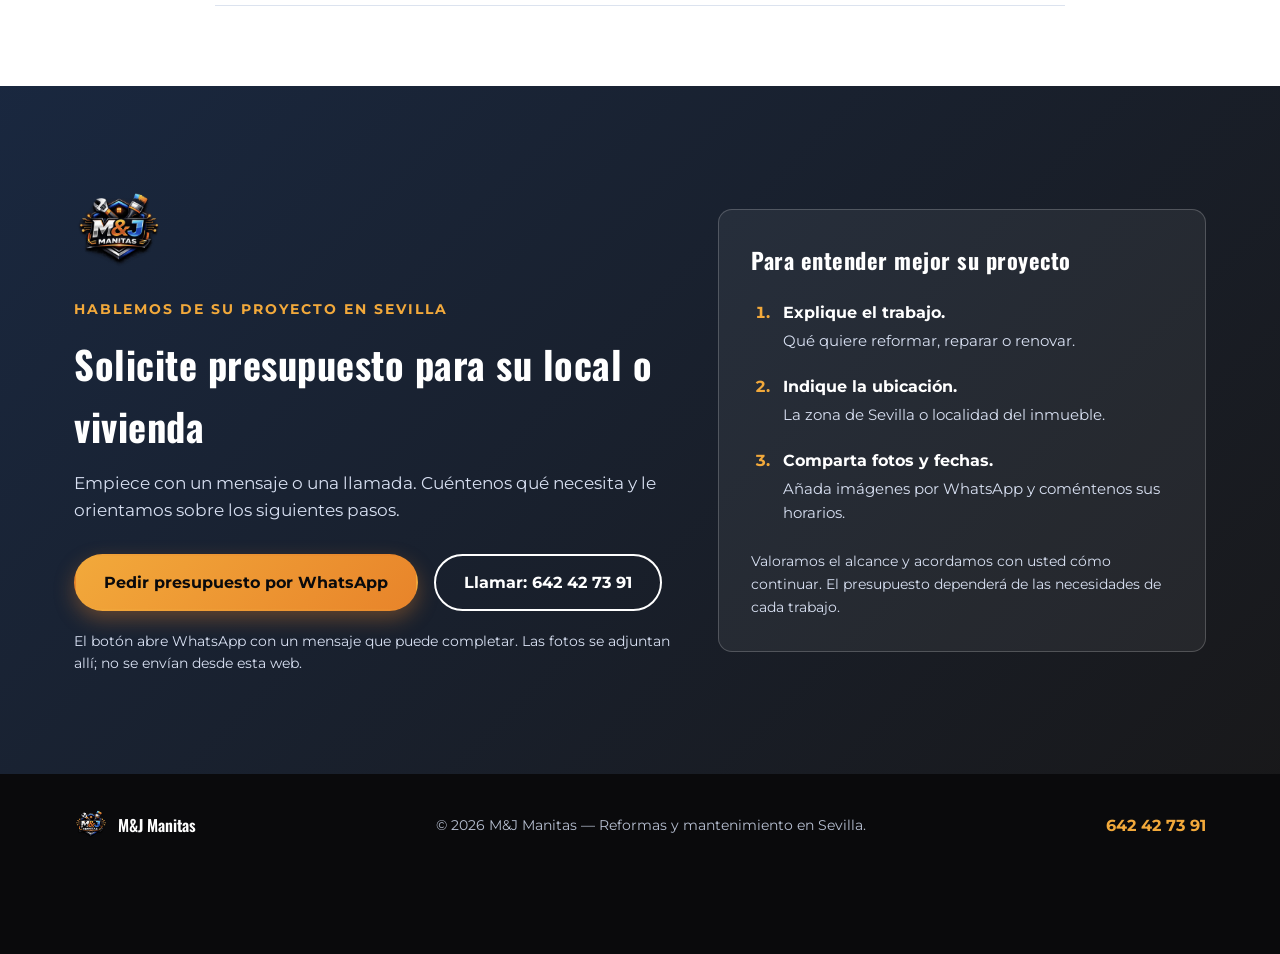
==== commit 941aca58: "Update website content and assets Co-authored-by: Copilot <223556219+Copilot@users.noreply.github.co" ====
--- a/index.html
+++ b/index.html
@@ -3,8 +3,16 @@
 <head>
 <meta charset="UTF-8">
 <meta name="viewport" content="width=device-width, initial-scale=1.0">
-<title>M&J Manitas | Reformas sin interrupciones para su negocio</title>
-<meta name="description" content="M&J Manitas: reformas integrales de albañilería, pintura, cerrajería, electricidad y fontanería para empresas, viviendas y particulares. Trabajamos en turnos nocturnos, fines de semana y festivos sin detener su actividad.">
+<title>Reformas y mantenimiento en Sevilla | M&J Manitas</title>
+<meta name="description" content="Reformas de locales y viviendas en Sevilla. Albañilería, pintura, electricidad, fontanería, interiorismo y seguridad. Solicite presupuesto a M&J Manitas por teléfono o WhatsApp.">
+<link rel="canonical" href="https://myjmanitas.es/">
+<meta property="og:type" content="website">
+<meta property="og:locale" content="es_ES">
+<meta property="og:title" content="Reformas y mantenimiento en Sevilla | M&J Manitas">
+<meta property="og:description" content="Un solo equipo para su local o vivienda. Nos adaptamos a los horarios de su negocio. Cuéntenos su proyecto y solicite presupuesto.">
+<meta property="og:url" content="https://myjmanitas.es/">
+<meta property="og:image" content="https://myjmanitas.es/Imagenes/Resultado.jpeg">
+<meta property="og:image:alt" content="Resultado de una renovación de fachada de M&J Manitas">
 <link rel="icon" href="Imagenes/logomoi.png" type="image/png">
 <link rel="preconnect" href="https://fonts.googleapis.com">
 <link href="https://fonts.googleapis.com/css2?family=Montserrat:wght@400;500;600;700;800&family=Oswald:wght@500;600;700&display=swap" rel="stylesheet">
@@ -24,10 +32,10 @@
       <a href="#inicio">Inicio</a>
       <a href="#servicios">Servicios</a>
       <a href="#proceso">Nuestro Trabajo</a>
-      <a href="#contacto" class="nav__cta">Contactar</a>
+      <a href="#contacto" class="nav__cta">Pedir presupuesto</a>
     </nav>
 
-    <button class="burger" id="burger" aria-label="Abrir menú">
+    <button class="burger" id="burger" aria-label="Abrir menú" aria-controls="nav" aria-expanded="false">
       <span></span><span></span><span></span>
     </button>
   </div>
@@ -40,16 +48,18 @@
     <div class="hero__plate">
       <img src="Imagenes/logomoi.png" alt="M&J Manitas" class="hero__logo">
     </div>
-    <h1>Reformas sin interrupciones <span>para su negocio</span></h1>
+    <span class="hero__location">Locales · Viviendas · Empresas</span>
+    <h1>Reformas y mantenimiento <span>en Sevilla</span></h1>
     <p class="hero__slogan">Lo imposible solo tarda un poco más</p>
     <p class="hero__subtitle">
-      Transformamos su espacio de trabajo, tienda, nave o local <strong>sin detener su actividad comercial</strong>.
-      Turnos nocturnos, fines de semana y festivos.
+      Un solo equipo para renovar su local o vivienda. En su negocio, nos adaptamos a sus horarios con
+      <strong>turnos nocturnos, fines de semana y festivos</strong>.
     </p>
     <div class="hero__actions">
-      <a href="tel:642427391" class="btn btn--primary">📞 Llamar ahora</a>
-      <a href="#proceso" class="btn btn--outline">Ver nuestro trabajo</a>
-    </div>
+      <a href="https://wa.me/34642427391?text=Hola%2C%20he%20visto%20su%20web%20y%20quisiera%20pedir%20presupuesto%20para%20un%20trabajo%20en%20Sevilla." target="_blank" rel="noopener" class="btn btn--primary">Solicitar presupuesto por WhatsApp</a>
+      <a href="tel:+34642427391" class="btn btn--outline">Llamar: 642 42 73 91</a>
+    </div>
+    <a href="#proceso" class="hero__work-link">Ver un trabajo real: antes y después ↓</a>
   </div>
   <a href="#presentacion" class="scroll-down" aria-label="Bajar">
     <span></span>
@@ -60,11 +70,12 @@
 <section class="presentacion" id="presentacion">
   <div class="container presentacion__grid">
     <div class="presentacion__text">
-      <span class="eyebrow">Quiénes somos</span>
-      <h2>Reformas sin interrupciones para su negocio</h2>
+      <span class="eyebrow">Su equipo de reformas en Sevilla</span>
+      <h2>Su proyecto, todos los oficios coordinados</h2>
       <p>
-        En <strong>M&J Manitas</strong> transformamos su espacio de trabajo, tienda, nave o local
-        <strong>sin detener su actividad comercial</strong>.
+        En <strong>M&J Manitas</strong> realizamos reformas y mantenimiento para
+        <strong>negocios, viviendas y particulares en Sevilla</strong>.
+        Desde renovar una fachada hasta reformar un local o resolver un trabajo puntual.
       </p>
       <p>
         Nos adaptamos a sus horarios con <strong>turnos nocturnos, fines de semana y festivos</strong>,
@@ -100,39 +111,75 @@
 <!-- SERVICIOS -->
 <section class="servicios" id="servicios">
   <div class="container">
-    <span class="eyebrow eyebrow--center">Lo que hacemos</span>
-    <h2 class="section-title">Servicios integrales de reforma y mantenimiento</h2>
+    <span class="eyebrow eyebrow--center">¿Qué necesita renovar?</span>
+    <h2 class="section-title">Reformas y servicios para su espacio en Sevilla</h2>
     <p class="section-subtitle">
-      Ofrecemos una cobertura completa. Coordinamos todos los oficios en un solo proyecto,
-      <strong>sin pausas ni retrasos</strong>, garantizando resultados de primera calidad
-      <strong>en tiempo récord</strong>.
+      Cuéntenos qué necesita y coordinamos los oficios que requiere su proyecto.
+      Atendemos tanto reformas completas como reparaciones y mantenimiento puntual.
     </p>
 
+    <div class="proyectos">
+      <article class="proyecto-card">
+        <span class="eyebrow">Para su negocio</span>
+        <h3>Reformas de locales comerciales</h3>
+        <p>Renovación de tiendas, oficinas, naves y locales. Coordinamos albañilería, acabados e instalaciones para adaptar el espacio a su actividad.</p>
+        <ul>
+          <li>Renovación de fachadas y espacios interiores.</li>
+          <li>Pintura, alicatados, iluminación y redes de agua.</li>
+          <li>Organización de los trabajos según sus horarios.</li>
+        </ul>
+        <a href="#contacto" class="service-link">Consultar mi local →</a>
+      </article>
+      <article class="proyecto-card">
+        <span class="eyebrow">Para su hogar</span>
+        <h3>Reformas y amueblado de viviendas</h3>
+        <p>Mejore la distribución, los acabados y el equipamiento de su vivienda, con asesoramiento de interioristas y decoradores profesionales.</p>
+        <ul>
+          <li>Tabiquería, alicatados y pintura de interiores.</li>
+          <li>Trabajos de electricidad y fontanería.</li>
+          <li>Decoración, reparto y montaje de mobiliario.</li>
+        </ul>
+        <a href="#contacto" class="service-link">Consultar mi vivienda →</a>
+      </article>
+      <article class="proyecto-card">
+        <span class="eyebrow">Para el día a día</span>
+        <h3>Mantenimiento y reparaciones</h3>
+        <p>No todo necesita una reforma completa. También puede contar con nosotros para trabajos concretos en su hogar o empresa.</p>
+        <ul>
+          <li>Reparación de fugas y mantenimiento de instalaciones.</li>
+          <li>Cerraduras, rejas y trabajos de pintura.</li>
+          <li>Asesoramiento en seguridad para empresa y hogar.</li>
+        </ul>
+        <a href="#contacto" class="service-link">Consultar un trabajo puntual →</a>
+      </article>
+    </div>
+
+    <h3 class="servicios__heading">Los oficios que reúne su proyecto</h3>
     <div class="servicios__grid">
       <div class="servicio-card">
         <div class="servicio-card__icon">🧱</div>
         <h3>Albañilería</h3>
-        <p>Reformas estructurales, tabiquería, alicatados y obra civil completa.</p>
+        <p>Tabiquería, alicatados y obra civil para renovar la distribución y los acabados de locales y viviendas. Consulte el alcance de su reforma con nuestro equipo.</p>
       </div>
       <div class="servicio-card">
         <div class="servicio-card__icon">🎨</div>
         <h3>Pintura</h3>
-        <p>Interiores, fachadas y acabados profesionales que renuevan cualquier espacio.</p>
+        <p>Pintura de interiores y fachadas, preparación de superficies y renovación de acabados. Una solución para actualizar la imagen de su negocio o su hogar.</p>
       </div>
       <div class="servicio-card">
         <div class="servicio-card__icon">🔒</div>
         <h3>Cerrajería</h3>
-        <p>Instalación y reparación de cerraduras, rejas y sistemas de seguridad.</p>
+        <p>Instalación y reparación de cerraduras y rejas para viviendas y negocios. Explíquenos qué acceso necesita reparar o mejorar.</p>
       </div>
       <div class="servicio-card">
         <div class="servicio-card__icon">⚡</div>
         <h3>Electricidad</h3>
-        <p>Instalaciones eléctricas, cuadros, iluminación y mantenimiento.</p>
+        <p>Instalaciones eléctricas, cuadros e iluminación. Adaptamos los puntos de luz al uso de su espacio y atendemos trabajos de mantenimiento.</p>
       </div>
       <div class="servicio-card">
         <div class="servicio-card__icon">🚰</div>
         <h3>Fontanería</h3>
-        <p>Instalación, reparación de fugas y mantenimiento de redes de agua.</p>
+        <p>Instalación y mantenimiento de redes de agua, reparación de fugas y trabajos de fontanería dentro de su reforma o como servicio puntual.</p>
       </div>
       <div class="servicio-card">
         <div class="servicio-card__icon">🛋️</div>
@@ -147,8 +194,9 @@
     </div>
 
     <div class="claim">
-      <p>Para empresas, viviendas y particulares: ya sea una reforma total o un mantenimiento puntual, nuestro equipo se encarga de todo.</p>
+      <p>¿No sabe qué oficios necesita? Cuéntenos el trabajo, dónde está el inmueble y cuándo le gustaría realizarlo.</p>
       <p class="claim__strong">Un solo equipo, todos los oficios. <span>Presupuesto claro, sin sorpresas.</span></p>
+      <a href="#contacto" class="btn btn--primary">Pedir presupuesto para mi proyecto</a>
     </div>
   </div>
 </section>
@@ -157,8 +205,26 @@
 <section class="proceso" id="proceso">
   <div class="container">
     <span class="eyebrow eyebrow--center">Nuestro trabajo habla por nosotros</span>
-    <h2 class="section-title">Del antes al resultado final</h2>
-    <p class="section-subtitle">Un vistazo real a cómo transformamos un local, paso a paso, sin interrumpir su actividad.</p>
+    <h2 class="section-title">Una fachada renovada, paso a paso</h2>
+    <p class="section-subtitle">Fotos y vídeos de un trabajo de M&J Manitas: el estado inicial, la intervención y el resultado. Vea el proceso, no solo la foto final.</p>
+
+    <div class="case-summary">
+      <div>
+        <span class="eyebrow">El punto de partida</span>
+        <h3>Actualizar la imagen de un local</h3>
+        <p>Una fachada deteriorada y cartelería antigua daban paso a una intervención sobre el exterior del inmueble.</p>
+      </div>
+      <div>
+        <span class="eyebrow">La intervención</span>
+        <h3>Preparación y renovación</h3>
+        <p>Las imágenes muestran los trabajos sobre andamio, el tratamiento de la fachada y la ejecución de los acabados.</p>
+      </div>
+      <div>
+        <span class="eyebrow">El resultado</span>
+        <h3>Una nueva imagen exterior</h3>
+        <p>Compare la fachada inicial con el resultado y consulte cómo podemos abordar la renovación de su propio local.</p>
+      </div>
+    </div>
 
     <div class="galeria">
       <figure class="galeria__item galeria__item--antes">
@@ -167,7 +233,7 @@
       </figure>
       <figure class="galeria__item">
         <img src="Imagenes/Proceso 1.jpeg" alt="Proceso de reforma - paso 1" loading="lazy">
-        <figcaption><span class="tag tag--proceso">Proceso 1</span>Preparación y trabajos en altura sobre andamio, con todas las medidas de seguridad.</figcaption>
+        <figcaption><span class="tag tag--proceso">Proceso 1</span>Preparación y trabajos en altura sobre andamio.</figcaption>
       </figure>
       <figure class="galeria__item">
         <img src="Imagenes/Proceso 2.jpeg" alt="Proceso de reforma - paso 2" loading="lazy">
@@ -202,17 +268,68 @@
         </div>
       </div>
     </div>
+    <div class="case-cta">
+      <p>¿Su local necesita una renovación similar?</p>
+      <a href="#contacto" class="btn btn--primary">Consultar mi reforma</a>
+    </div>
+  </div>
+</section>
+
+<section class="zona" id="sevilla">
+  <div class="container zona__inner">
+    <div>
+      <span class="eyebrow">Cerca de su proyecto</span>
+      <h2 class="section-title">Reformas y mantenimiento en Sevilla</h2>
+      <p>Trabajamos para empresas y particulares en Sevilla. Indíquenos la zona o localidad donde está el inmueble para confirmar la cobertura y organizar el trabajo.</p>
+    </div>
+    <a href="#contacto" class="btn btn--primary">Consultar mi zona</a>
+  </div>
+</section>
+
+<section class="preguntas" id="preguntas">
+  <div class="container">
+    <span class="eyebrow eyebrow--center">Antes de empezar</span>
+    <h2 class="section-title">Resolvemos sus primeras dudas</h2>
+    <div class="preguntas__list">
+      <details>
+        <summary>¿Qué necesitan para preparar un presupuesto?</summary>
+        <p>Indíquenos el tipo de trabajo, la zona o localidad y las fechas que tiene en mente. Puede enviar fotos por WhatsApp para explicar mejor el estado del espacio. Si hace falta, valoraremos con usted una visita antes de concretar el presupuesto.</p>
+      </details>
+      <details>
+        <summary>¿Pueden trabajar fuera del horario de mi negocio?</summary>
+        <p>Nos adaptamos con turnos nocturnos, fines de semana y festivos. Consulte la disponibilidad y las necesidades de su proyecto para acordar la organización de los trabajos.</p>
+      </details>
+      <details>
+        <summary>¿Atienden trabajos pequeños además de reformas completas?</summary>
+        <p>Sí. Además de reformas de locales y viviendas, atendemos trabajos puntuales de pintura, albañilería, cerrajería, electricidad y fontanería.</p>
+      </details>
+    </div>
   </div>
 </section>
 
 <!-- CONTACTO -->
 <section class="contacto" id="contacto">
   <div class="container contacto__inner">
-    <img src="Imagenes/logomoi.png" alt="M&J Manitas" class="contacto__logo">
-    <h2>¿Hablamos de su reforma?</h2>
-    <p>Cuéntenos qué necesita y adaptamos el trabajo a los horarios de su negocio.</p>
-    <a href="tel:642427391" class="btn btn--primary btn--large">📞 642 42 73 91</a>
-    <a href="https://wa.me/34642427391" target="_blank" rel="noopener" class="btn btn--whatsapp">💬 Escribir por WhatsApp</a>
+    <div class="contacto__intro">
+      <img src="Imagenes/logomoi.png" alt="M&J Manitas" class="contacto__logo">
+      <span class="eyebrow">Hablemos de su proyecto en Sevilla</span>
+      <h2>Solicite presupuesto para su local o vivienda</h2>
+      <p>Empiece con un mensaje o una llamada. Cuéntenos qué necesita y le orientamos sobre los siguientes pasos.</p>
+      <div class="contacto__actions">
+        <a href="https://wa.me/34642427391?text=Hola%2C%20he%20visto%20su%20web%20y%20quisiera%20pedir%20presupuesto.%0ATipo%20de%20trabajo%3A%20%0AZona%20o%20localidad%3A%20%0AFechas%20previstas%3A%20" target="_blank" rel="noopener" class="btn btn--primary">Pedir presupuesto por WhatsApp</a>
+        <a href="tel:+34642427391" class="btn btn--outline">Llamar: 642 42 73 91</a>
+      </div>
+      <p class="contacto__note">El botón abre WhatsApp con un mensaje que puede completar. Las fotos se adjuntan allí; no se envían desde esta web.</p>
+    </div>
+    <div class="contacto__guide">
+      <h3>Para entender mejor su proyecto</h3>
+      <ol>
+        <li><strong>Explique el trabajo.</strong><span>Qué quiere reformar, reparar o renovar.</span></li>
+        <li><strong>Indique la ubicación.</strong><span>La zona de Sevilla o localidad del inmueble.</span></li>
+        <li><strong>Comparta fotos y fechas.</strong><span>Añada imágenes por WhatsApp y coméntenos sus horarios.</span></li>
+      </ol>
+      <p>Valoramos el alcance y acordamos con usted cómo continuar. El presupuesto dependerá de las necesidades de cada trabajo.</p>
+    </div>
   </div>
 </section>
 
@@ -223,12 +340,15 @@
       <img src="Imagenes/logomoi.png" alt="M&J Manitas">
       <span>M&J Manitas</span>
     </div>
-    <p>&copy; <span id="year"></span> M&J Manitas — Reformas integrales. Todos los derechos reservados.</p>
-    <a href="tel:642427391" class="footer__phone">642 42 73 91</a>
+    <p>&copy; <span id="year"></span> M&J Manitas — Reformas y mantenimiento en Sevilla.</p>
+    <a href="tel:+34642427391" class="footer__phone">642 42 73 91</a>
   </div>
 </footer>
 
-<a href="tel:642427391" class="float-call" aria-label="Llamar ahora">📞</a>
+<div class="contact-dock" aria-label="Contacto rápido">
+  <a href="tel:+34642427391" class="contact-dock__phone">Llamar</a>
+  <a href="https://wa.me/34642427391?text=Hola%2C%20he%20visto%20su%20web%20y%20quisiera%20pedir%20presupuesto%20para%20un%20trabajo%20en%20Sevilla." target="_blank" rel="noopener" class="contact-dock__whatsapp">Pedir presupuesto</a>
+</div>
 
 <script src="js/script.js"></script>
 </body>
--- a/css/style.css
+++ b/css/style.css
@@ -26,6 +26,7 @@
 *{ box-sizing: border-box; margin: 0; padding: 0; }
 
 html{ scroll-behavior: smooth; }
+section[id]{ scroll-margin-top: 92px; }
 
 body{
   font-family: var(--font-body);
@@ -50,6 +51,10 @@
 }
 
 a{ text-decoration: none; color: inherit; }
+a:focus-visible, button:focus-visible, summary:focus-visible{
+  outline: 3px solid var(--dorado);
+  outline-offset: 5px;
+}
 
 /* ---------- Botones ---------- */
 .btn{
@@ -219,7 +224,7 @@
 .hero__content{
   position: relative;
   z-index: 2;
-  padding-top: 100px;
+  padding: 110px 24px 80px;
   display: flex;
   flex-direction: column;
   align-items: center;
@@ -231,7 +236,7 @@
   margin-bottom: 20px;
 }
 .hero__logo{
-  width: 340px;
+  width: 230px;
   filter: drop-shadow(0 10px 25px rgba(0,0,0,0.5));
   animation: floatLogo 4s ease-in-out infinite;
 }
@@ -272,6 +277,19 @@
   gap: 18px;
   flex-wrap: wrap;
   justify-content: center;
+}
+.hero__location{
+  color: #e7ecf7;
+  font-weight: 600;
+  font-size: 0.9rem;
+  letter-spacing: 1px;
+  margin-bottom: 16px;
+}
+.hero__work-link{
+  margin-top: 24px;
+  color: #e7ecf7;
+  text-decoration: underline;
+  text-underline-offset: 5px;
 }
 
 .scroll-down{
@@ -423,9 +441,39 @@
 }
 .servicios .section-subtitle{ margin: 0 auto 50px; }
 
+.proyectos{
+  display: grid;
+  grid-template-columns: repeat(3, minmax(0, 1fr));
+  gap: 24px;
+  margin-bottom: 56px;
+  text-align: left;
+}
+.proyecto-card{
+  display: flex;
+  flex-direction: column;
+  padding: 30px;
+  border-radius: var(--radius);
+  background: var(--azul-oscuro);
+  color: var(--blanco);
+  box-shadow: var(--shadow);
+}
+.proyecto-card .eyebrow{ color: var(--dorado); }
+.proyecto-card h3{ font-size: 1.55rem; line-height: 1.3; margin-bottom: 18px; }
+.proyecto-card p, .proyecto-card li{ color: #dbe3f4; font-size: 0.95rem; }
+.proyecto-card ul{ padding-left: 20px; margin: 20px 0 26px; }
+.proyecto-card li + li{ margin-top: 8px; }
+.service-link{
+  margin-top: auto;
+  color: var(--dorado);
+  font-weight: 700;
+  font-size: 0.95rem;
+  text-decoration: underline;
+  text-underline-offset: 4px;
+}
+.servicios__heading{ font-size: 1.5rem; color: var(--azul-oscuro); margin-bottom: 24px; }
 .servicios__grid{
   display: grid;
-  grid-template-columns: repeat(auto-fit, minmax(210px, 1fr));
+  grid-template-columns: repeat(auto-fit, minmax(250px, 1fr));
   gap: 26px;
   margin-bottom: 60px;
 }
@@ -470,6 +518,7 @@
   color: var(--dorado);
 }
 .claim__strong span{ color: var(--blanco); display: block; font-size: 1.1rem; margin-top: 6px; }
+.claim .btn{ margin-top: 18px; }
 
 /* ---------- Proceso / Galería ---------- */
 .proceso{
@@ -478,6 +527,23 @@
   text-align: center;
 }
 .proceso .section-subtitle{ margin: 0 auto 50px; }
+.case-summary{
+  display: grid;
+  grid-template-columns: repeat(3, minmax(0, 1fr));
+  gap: 24px;
+  margin-bottom: 32px;
+  text-align: left;
+}
+.case-summary > div{
+  padding: 26px;
+  background: var(--gris-claro);
+  border-radius: var(--radius);
+  border-left: 3px solid var(--dorado);
+}
+.case-summary h3{ color: var(--azul-oscuro); margin-bottom: 10px; font-size: 1.25rem; }
+.case-summary p{ color: var(--gris-texto); font-size: 0.95rem; }
+.case-cta{ margin-top: 40px; }
+.case-cta p{ font-weight: 600; margin-bottom: 18px; }
 
 .galeria{
   display: grid;
@@ -555,6 +621,23 @@
   background: #000;
 }
 
+.zona{ background: var(--gris-claro); padding: 56px 0; }
+.zona__inner{
+  display: flex;
+  align-items: center;
+  justify-content: space-between;
+  gap: 32px;
+}
+.zona__inner > div{ max-width: 730px; }
+.zona p{ color: var(--gris-texto); }
+.zona .btn{ flex-shrink: 0; }
+.preguntas{ padding: 80px 0; }
+.preguntas .section-title{ text-align: center; }
+.preguntas__list{ max-width: 850px; margin: 32px auto 0; }
+.preguntas details{ border-bottom: 1px solid #dce3ef; padding: 20px 0; }
+.preguntas summary{ cursor: pointer; font-weight: 700; color: var(--azul-oscuro); }
+.preguntas details p{ color: var(--gris-texto); padding-top: 16px; }
+
 /* ---------- Contacto ---------- */
 .contacto{
   padding: 100px 0;
@@ -577,12 +660,35 @@
   margin-bottom: 30px;
   font-size: 1.05rem;
 }
+.contacto__inner{
+  display: grid;
+  grid-template-columns: 1.1fr 0.9fr;
+  gap: 48px;
+  align-items: center;
+  text-align: left;
+}
+.contacto__logo{ margin-left: 0; }
+.contacto .eyebrow{ color: var(--dorado); }
+.contacto__actions{ display: flex; flex-wrap: wrap; gap: 16px; }
+.contacto .contacto__note{ font-size: 0.85rem; margin: 20px 0 0; }
+.contacto__guide{
+  padding: 32px;
+  border: 1px solid rgba(255,255,255,0.2);
+  border-radius: var(--radius);
+  background: rgba(255,255,255,0.06);
+}
+.contacto__guide h3{ font-size: 1.4rem; margin-bottom: 22px; }
+.contacto__guide ol{ padding-left: 24px; }
+.contacto__guide li{ padding-left: 8px; margin-bottom: 20px; }
+.contacto__guide li::marker{ color: var(--dorado); font-weight: 700; }
+.contacto__guide li span{ display: block; color: #d8e0f2; margin-top: 4px; font-size: 0.95rem; }
+.contacto__guide p{ font-size: 0.9rem; margin: 24px 0 0; }
 
 /* ---------- Footer ---------- */
 .footer{
   background: var(--negro);
   color: #b7bfd1;
-  padding: 34px 0;
+  padding: 34px 0 112px;
 }
 .footer__inner{
   display: flex;
@@ -606,27 +712,22 @@
 }
 .footer p{ font-size: 0.88rem; }
 
-/* ---------- Botón flotante llamar ---------- */
-.float-call{
+/* ---------- Contacto siempre disponible ---------- */
+.contact-dock{
   position: fixed;
-  bottom: 26px;
-  right: 26px;
-  width: 62px; height: 62px;
-  border-radius: 50%;
-  background: linear-gradient(135deg, var(--dorado), var(--naranja));
-  display: flex;
-  align-items: center;
-  justify-content: center;
-  font-size: 1.6rem;
-  box-shadow: 0 10px 24px rgba(232,132,42,0.5);
+  bottom: 20px;
+  right: 20px;
+  display: flex;
+  border-radius: 50px;
+  overflow: hidden;
+  border: 1px solid rgba(255,255,255,0.3);
+  box-shadow: var(--shadow);
   z-index: 999;
-  animation: pulse 2.2s infinite;
-}
-@keyframes pulse{
-  0%{ box-shadow: 0 0 0 0 rgba(232,132,42,0.5); }
-  70%{ box-shadow: 0 0 0 16px rgba(232,132,42,0); }
-  100%{ box-shadow: 0 0 0 0 rgba(232,132,42,0); }
-}
+}
+.contact-dock a{ padding: 16px 22px; font-weight: 700; font-size: 0.9rem; text-align: center; }
+.contact-dock a:focus-visible{ outline-offset: -4px; }
+.contact-dock__phone{ background: var(--azul-oscuro); color: var(--blanco); }
+.contact-dock__whatsapp{ background: var(--dorado); color: var(--negro); }
 
 /* =========================================================
    RESPONSIVE
@@ -636,6 +737,8 @@
   .presentacion__media{ order: -1; }
   .galeria{ grid-template-columns: repeat(2, 1fr); }
   .videos__grid{ grid-template-columns: 1fr; }
+  .proyectos, .case-summary, .contacto__inner{ grid-template-columns: 1fr; }
+  .zona__inner{ align-items: flex-start; flex-direction: column; }
 }
 
 @media (max-width: 720px){
@@ -650,15 +753,16 @@
     padding: 40px 30px;
     gap: 26px;
     transform: translateX(100%);
-    transition: transform var(--transition);
+    visibility: hidden;
+    transition: transform var(--transition), visibility var(--transition);
   }
-  .nav.open{ transform: translateX(0); }
+  .nav.open{ transform: translateX(0); visibility: visible; }
   .burger{ display: flex; }
   .galeria{ grid-template-columns: 1fr; }
   .btn--whatsapp{ margin-left: 0; margin-top: 12px; }
   .contacto{ background-attachment: scroll; }
 
-  .hero__content{ padding-top: 88px; }
+  .hero__content{ padding: 0 24px; }
   .hero__logo{ width: 170px; }
   .hero__subtitle{ font-size: 1rem; }
   .hero__actions{ flex-direction: column; width: 100%; }
@@ -672,11 +776,17 @@
   .claim{ padding: 32px 22px; }
 
   .contacto__logo{ width: 70px; }
-  .contacto .btn{ width: 100%; justify-content: center; margin: 0 0 12px; }
+  .contacto .btn{ width: 100%; justify-content: center; margin: 0; }
+  .contacto__guide{ padding: 24px; }
+  .proyecto-card{ padding: 26px; }
+  .hero__actions .btn{ font-size: 0.9rem; padding: 14px 18px; }
+  .scroll-down{ display: none; }
 
   .footer__inner{ flex-direction: column; text-align: center; }
 
-  .float-call{ width: 54px; height: 54px; font-size: 1.35rem; bottom: 18px; right: 18px; }
+  .contact-dock{ left: 12px; right: 12px; bottom: max(12px, env(safe-area-inset-bottom)); }
+  .contact-dock a{ flex: 1; padding: 16px 8px; font-size: 0.85rem; }
+  .contact-dock .contact-dock__whatsapp{ flex: 1.6; }
 }
 
 @media (max-width: 420px){
@@ -691,3 +801,8 @@
     background-position: 65% 100%;
   }
 }
+
+@media (prefers-reduced-motion: reduce){
+  html{ scroll-behavior: auto; }
+  *, *::before, *::after{ animation: none !important; transition: none !important; }
+}
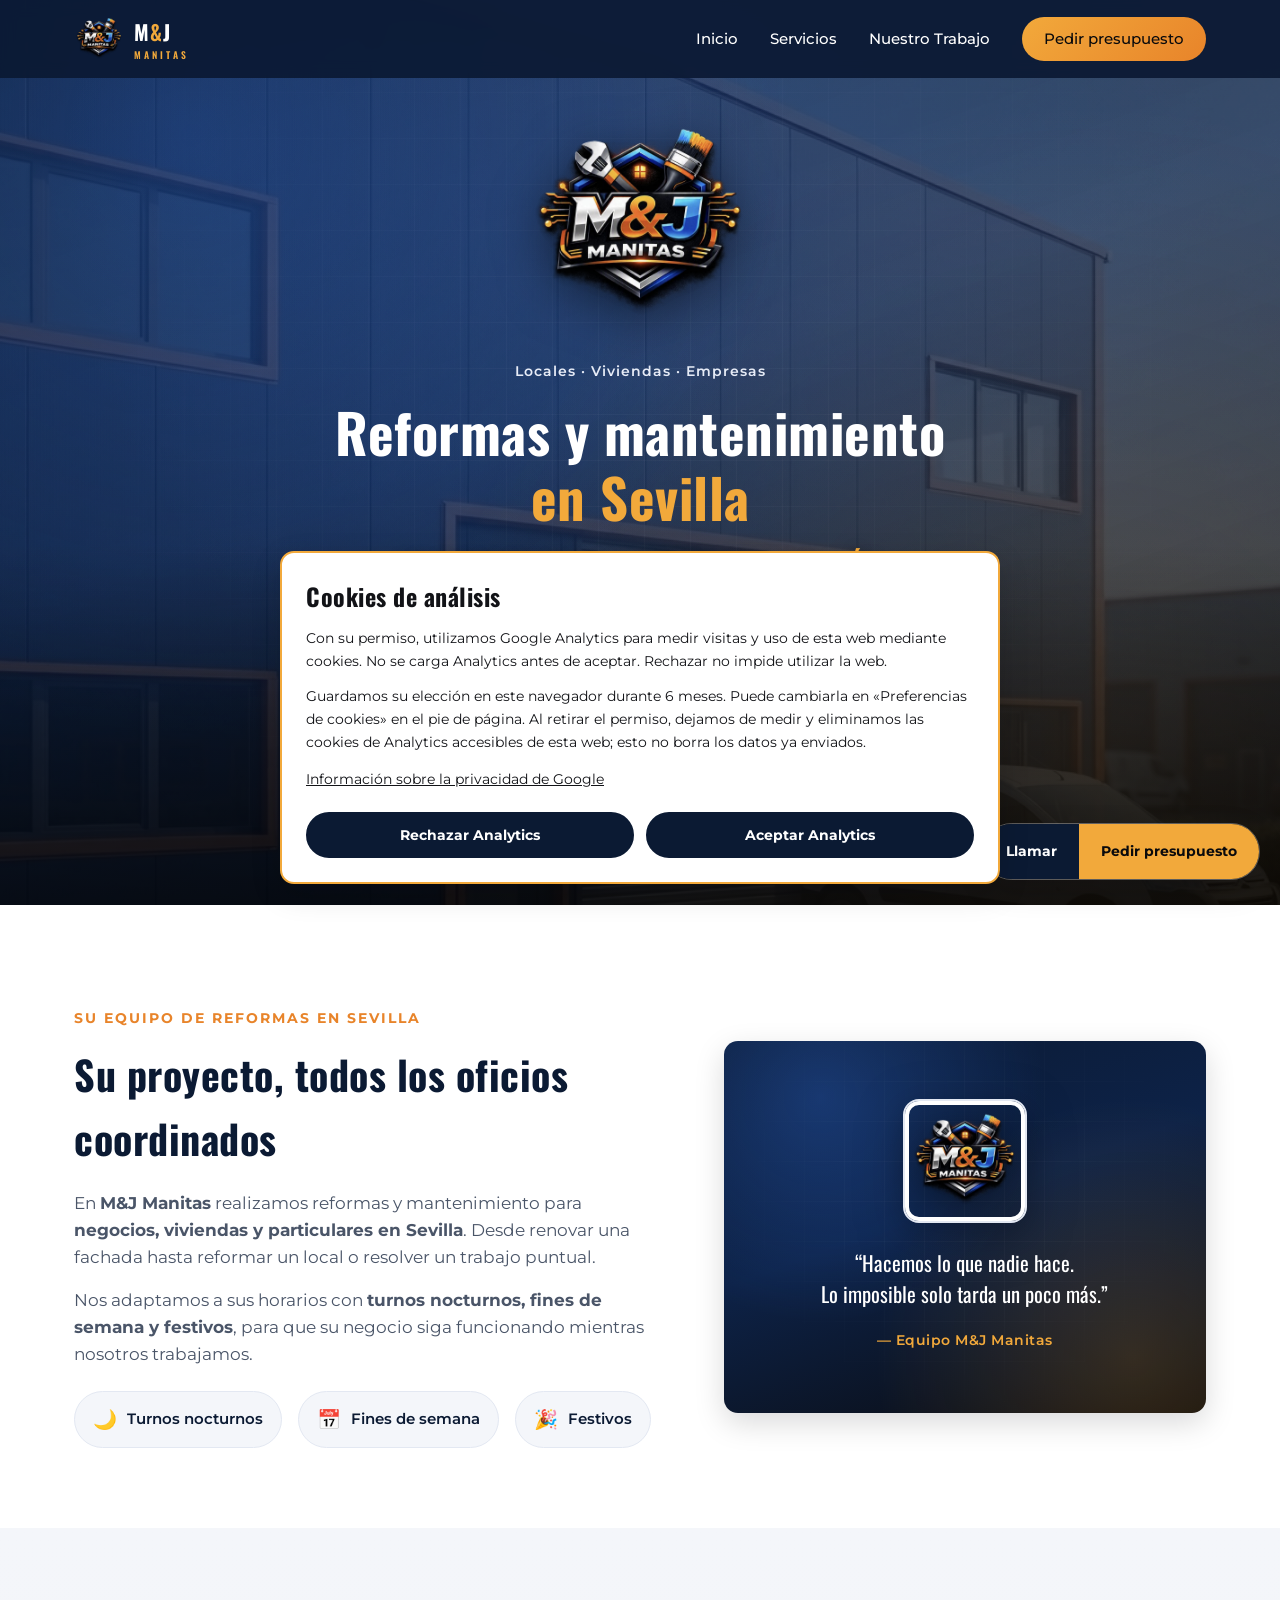
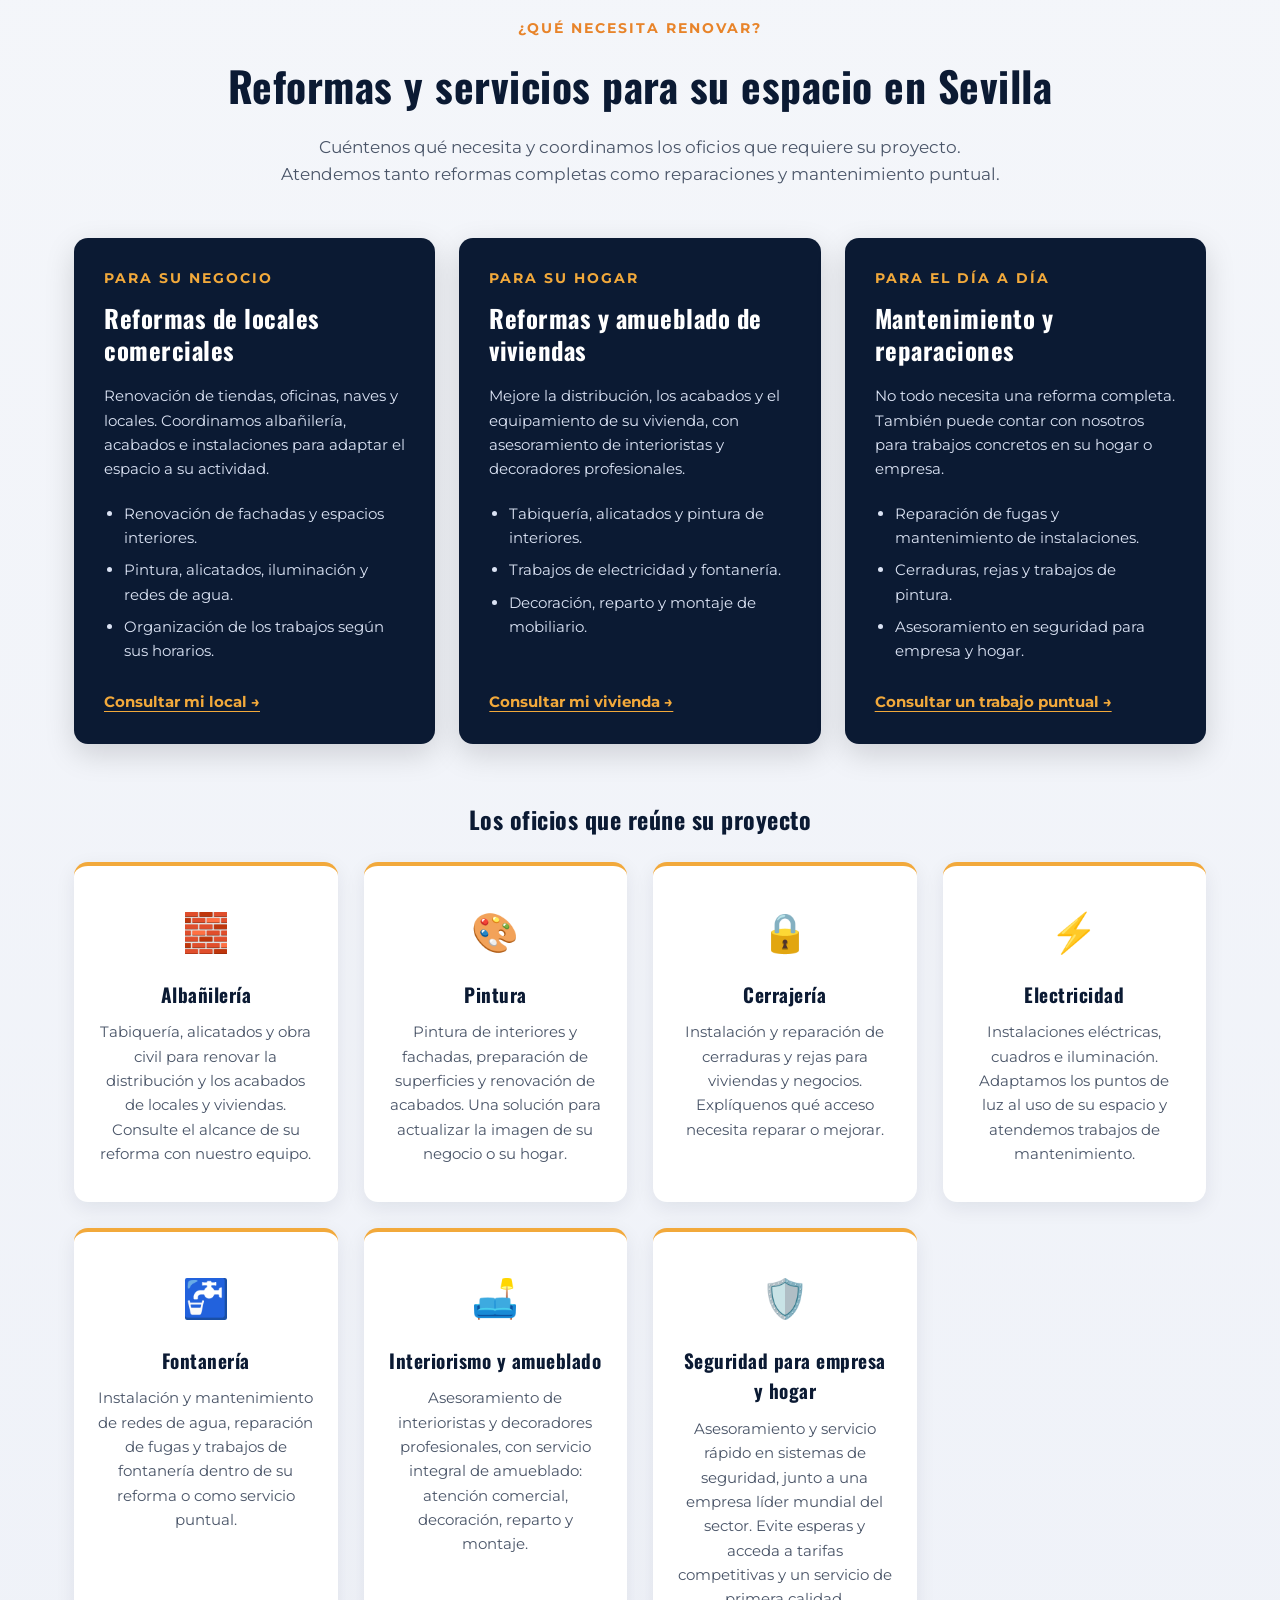
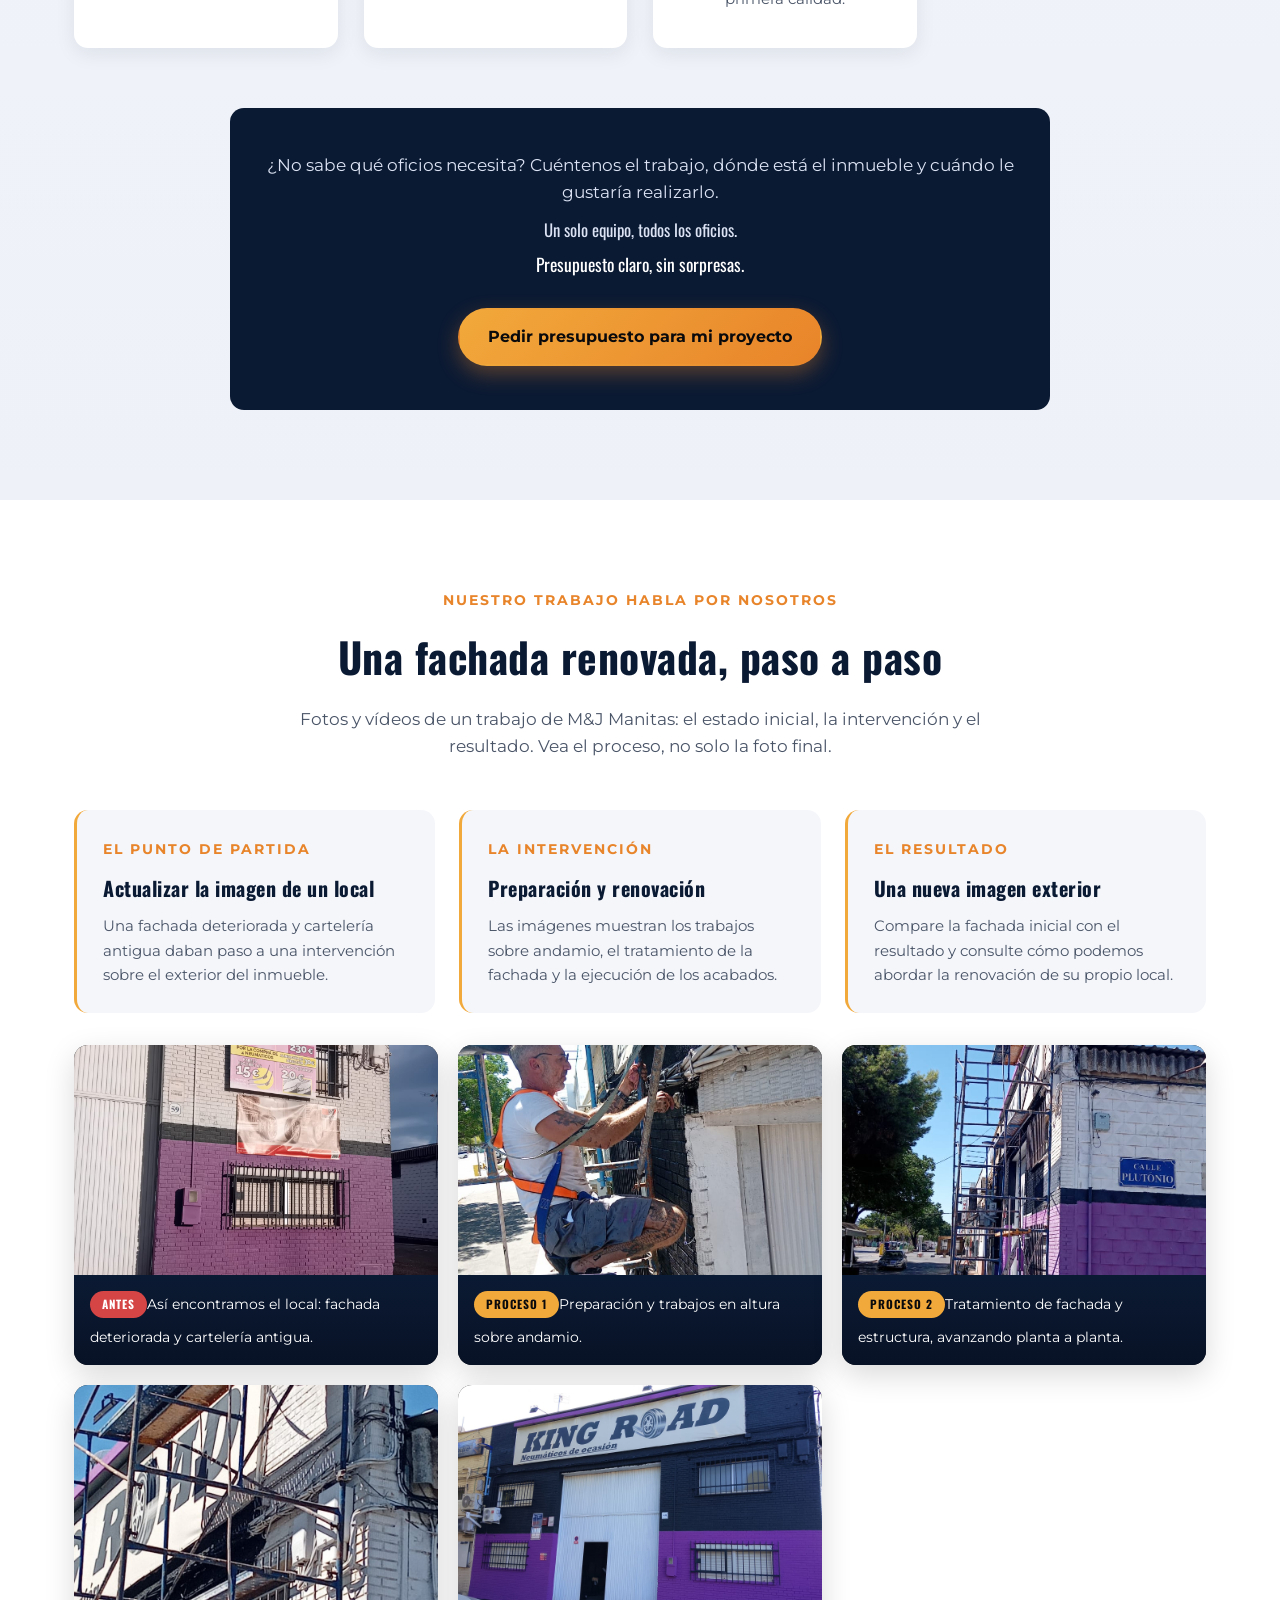
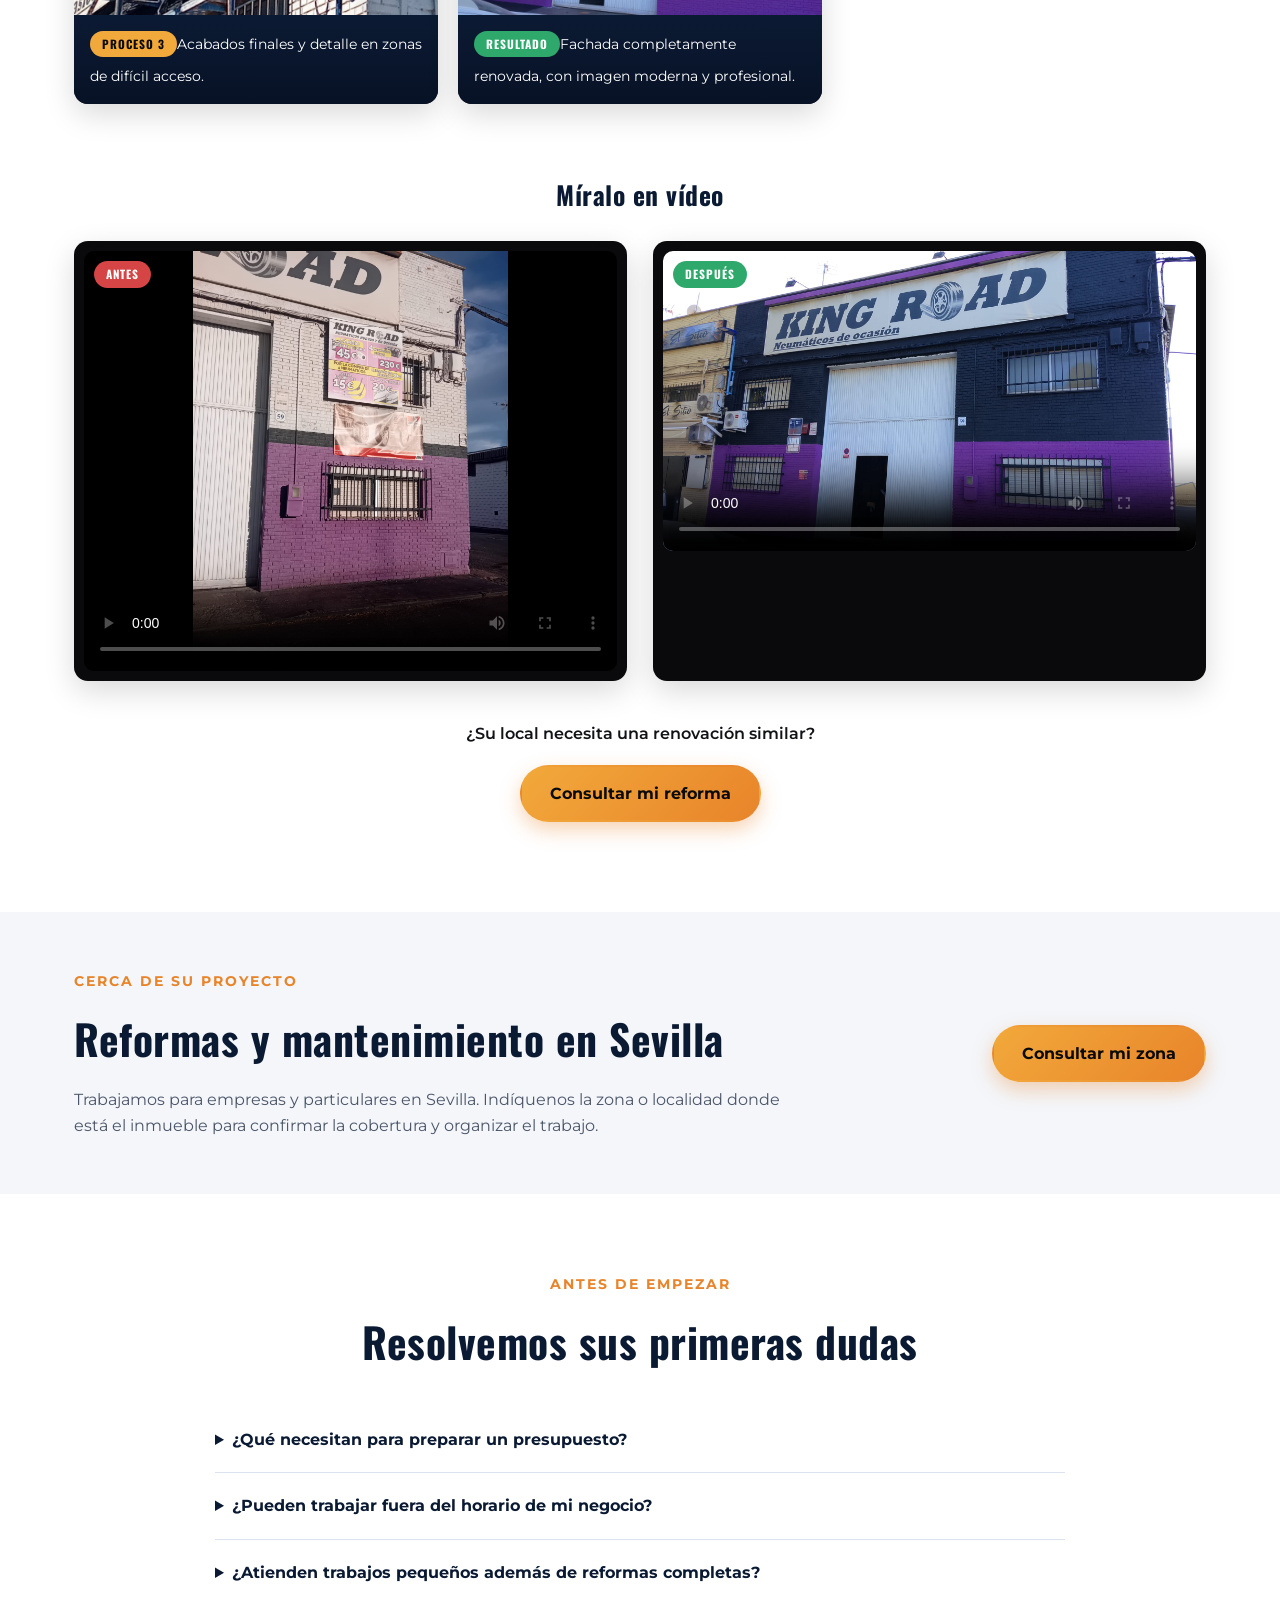
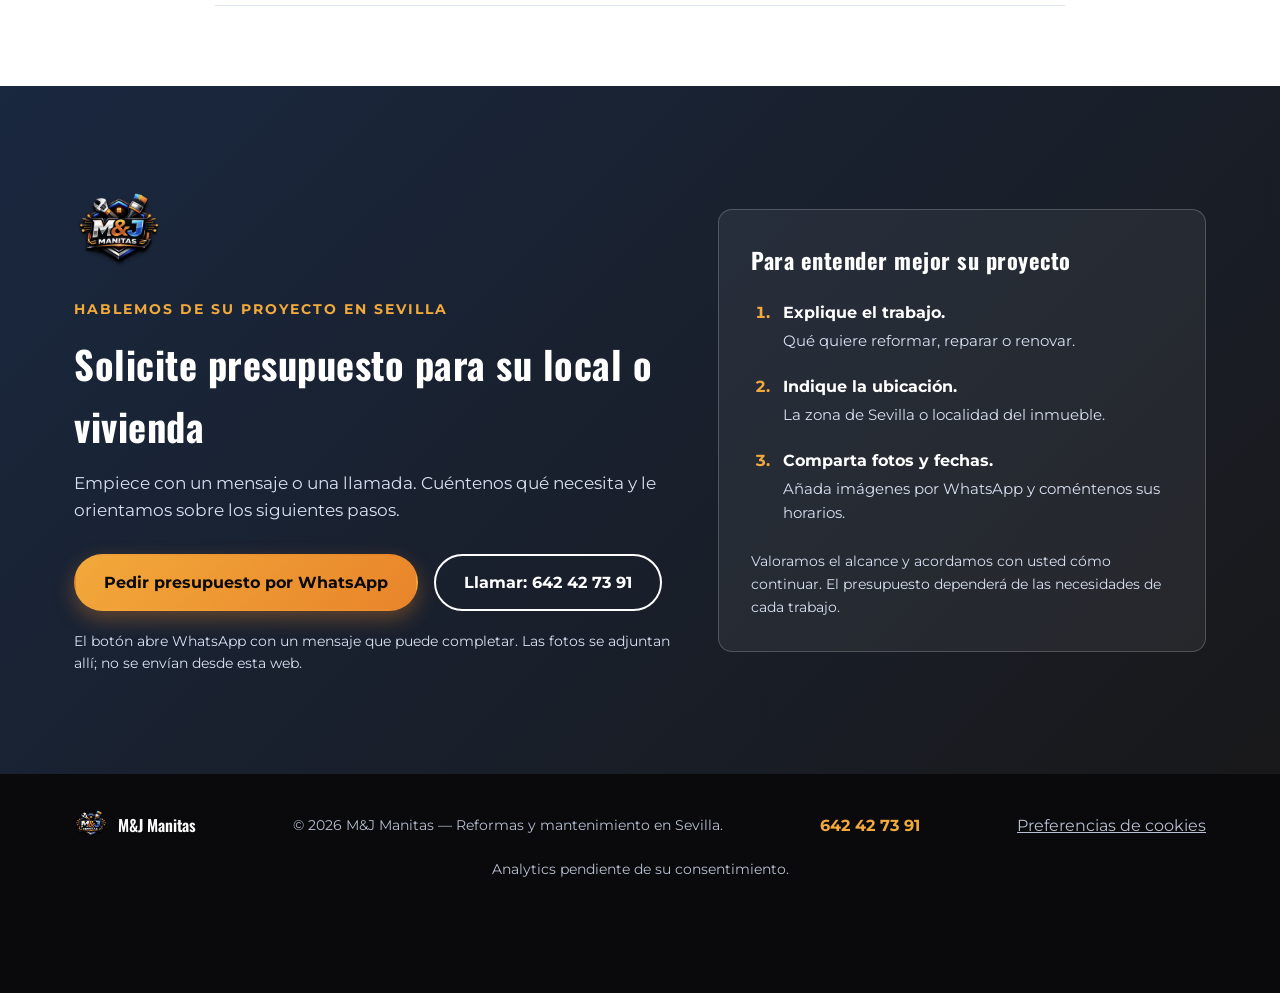
==== commit c956f6c5: "Add consent-based Google Analytics integration Co-authored-by: Copilot <223556219+Copilot@users.nore" ====
--- a/index.html
+++ b/index.html
@@ -2,6 +2,7 @@
 <html lang="es">
 <head>
 <meta charset="UTF-8">
+<script src="js/analytics.js" defer></script>
 <meta name="viewport" content="width=device-width, initial-scale=1.0">
 <title>Reformas y mantenimiento en Sevilla | M&J Manitas</title>
 <meta name="description" content="Reformas de locales y viviendas en Sevilla. Albañilería, pintura, electricidad, fontanería, interiorismo y seguridad. Solicite presupuesto a M&J Manitas por teléfono o WhatsApp.">
@@ -342,8 +343,22 @@
     </div>
     <p>&copy; <span id="year"></span> M&J Manitas — Reformas y mantenimiento en Sevilla.</p>
     <a href="tel:+34642427391" class="footer__phone">642 42 73 91</a>
-  </div>
+    <button type="button" class="cookie-settings" id="cookie-settings" hidden>Preferencias de cookies</button>
+  </div>
+  <p class="cookie-status container" id="cookie-status" role="status"></p>
 </footer>
+
+<aside class="cookie-banner" id="cookie-banner" role="dialog" aria-labelledby="cookie-title" aria-describedby="cookie-description" hidden>
+  <h2 id="cookie-title">Cookies de análisis</h2>
+  <p id="cookie-description">Con su permiso, utilizamos Google Analytics para medir visitas y uso de esta web mediante cookies. No se carga Analytics antes de aceptar. Rechazar no impide utilizar la web.</p>
+  <p>Guardamos su elección en este navegador durante 6 meses. Puede cambiarla en «Preferencias de cookies» en el pie de página. Al retirar el permiso, dejamos de medir y eliminamos las cookies de Analytics accesibles de esta web; esto no borra los datos ya enviados.</p>
+  <a href="https://policies.google.com/privacy?hl=es" target="_blank" rel="noopener">Información sobre la privacidad de Google</a>
+  <div class="cookie-banner__actions">
+    <button type="button" class="btn" id="cookie-reject">Rechazar Analytics</button>
+    <button type="button" class="btn" id="cookie-accept">Aceptar Analytics</button>
+    <button type="button" class="cookie-settings" id="cookie-close" hidden>Cerrar sin cambiar</button>
+  </div>
+</aside>
 
 <div class="contact-dock" aria-label="Contacto rápido">
   <a href="tel:+34642427391" class="contact-dock__phone">Llamar</a>
--- a/css/style.css
+++ b/css/style.css
@@ -732,6 +732,47 @@
 /* =========================================================
    RESPONSIVE
    ========================================================= */
+.cookie-settings{
+  background: none;
+  border: 0;
+  color: inherit;
+  font: inherit;
+  text-decoration: underline;
+  cursor: pointer;
+}
+.cookie-status{ padding-top: 16px; font-size: 0.8rem; text-align: center; }
+.cookie-banner{
+  position: fixed;
+  left: 16px;
+  right: 16px;
+  bottom: max(16px, env(safe-area-inset-bottom));
+  z-index: 1100;
+  max-width: 720px;
+  max-height: 80vh;
+  overflow-y: auto;
+  margin: 0 auto;
+  padding: 24px;
+  border: 2px solid var(--dorado);
+  border-radius: var(--radius);
+  background: var(--blanco);
+  color: var(--negro-suave);
+  box-shadow: var(--shadow);
+}
+.cookie-banner p{ margin: 12px 0; font-size: 0.9rem; }
+.cookie-banner > a{ text-decoration: underline; font-size: 0.9rem; }
+.cookie-banner__actions{ display: flex; flex-wrap: wrap; gap: 12px; margin-top: 20px; }
+.cookie-banner__actions .btn{
+  flex: 1;
+  justify-content: center;
+  border-color: var(--azul-oscuro);
+  background: var(--azul-oscuro);
+  color: var(--blanco);
+  font-family: inherit;
+  font-size: 0.9rem;
+  padding: 12px 16px;
+}
+.cookie-banner__actions .cookie-settings{ width: 100%; }
+
 @media (max-width: 900px){
   .presentacion__grid{ grid-template-columns: 1fr; }
   .presentacion__media{ order: -1; }
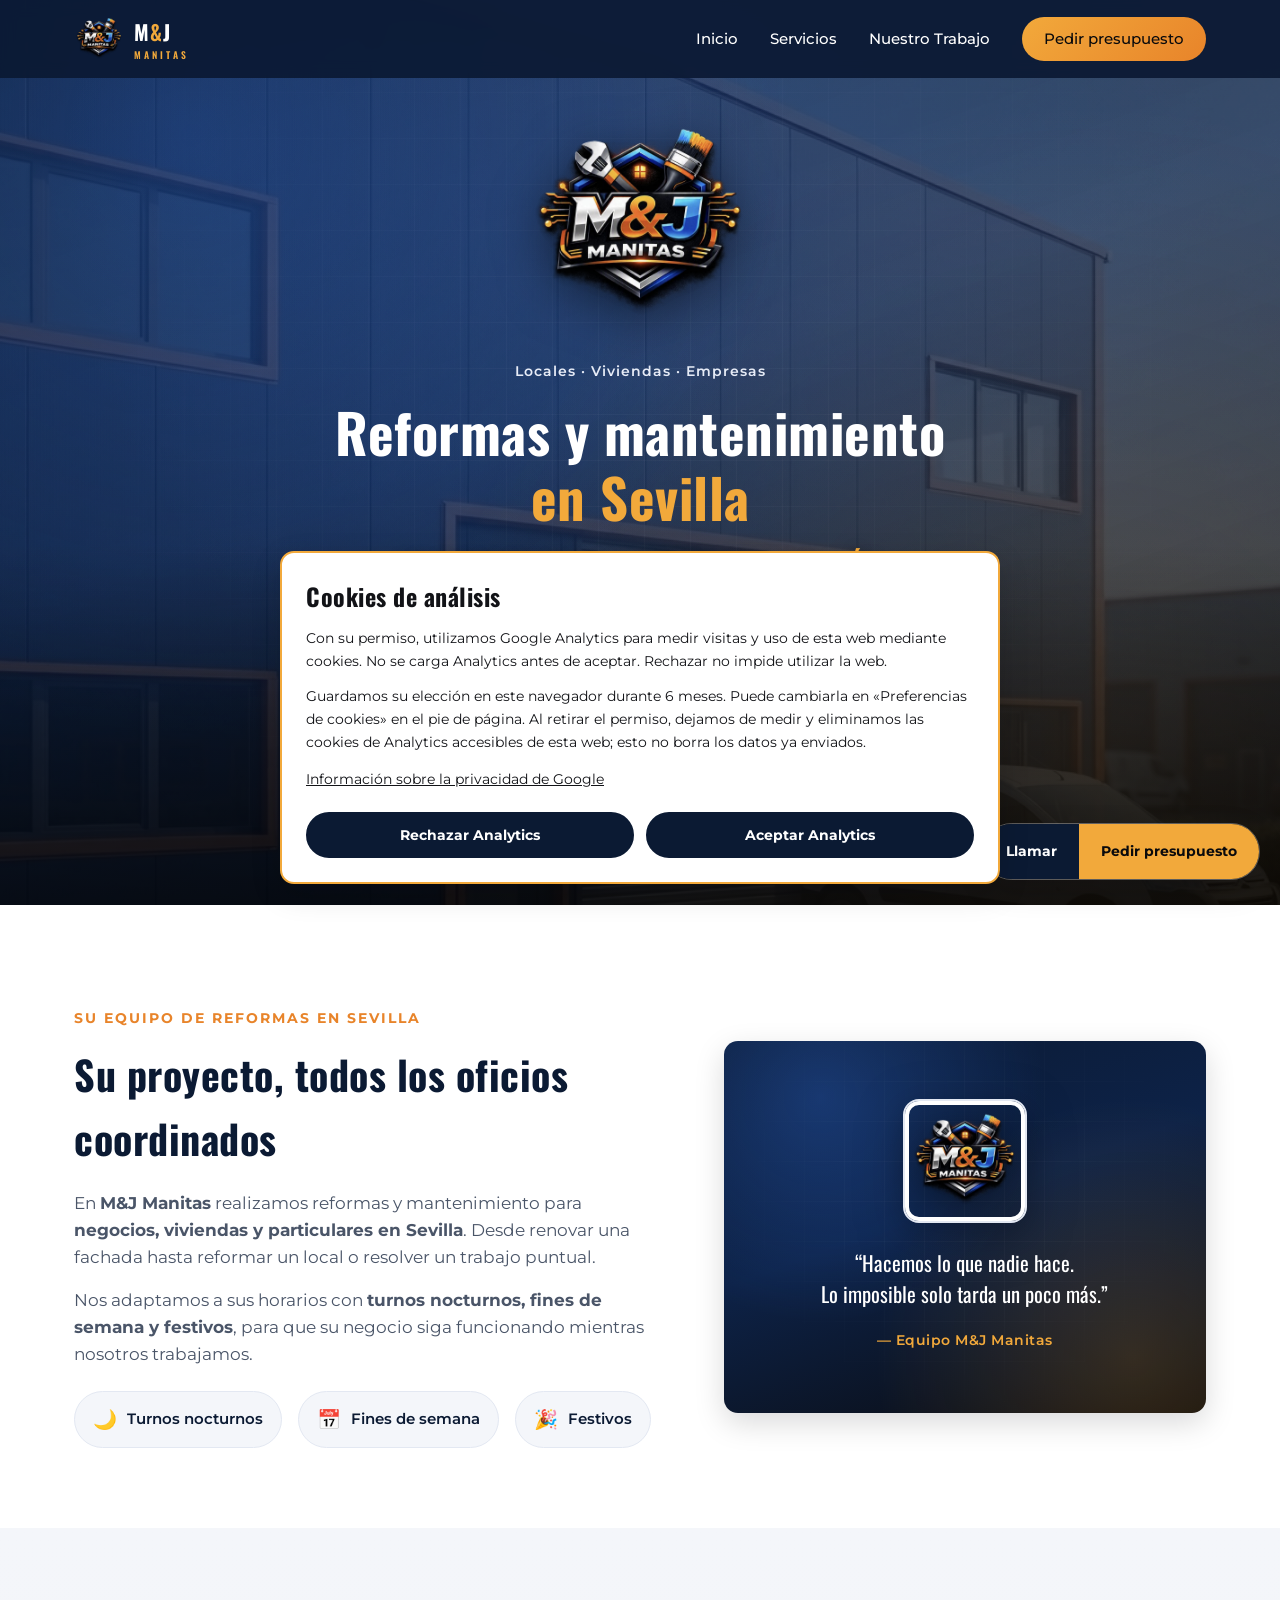
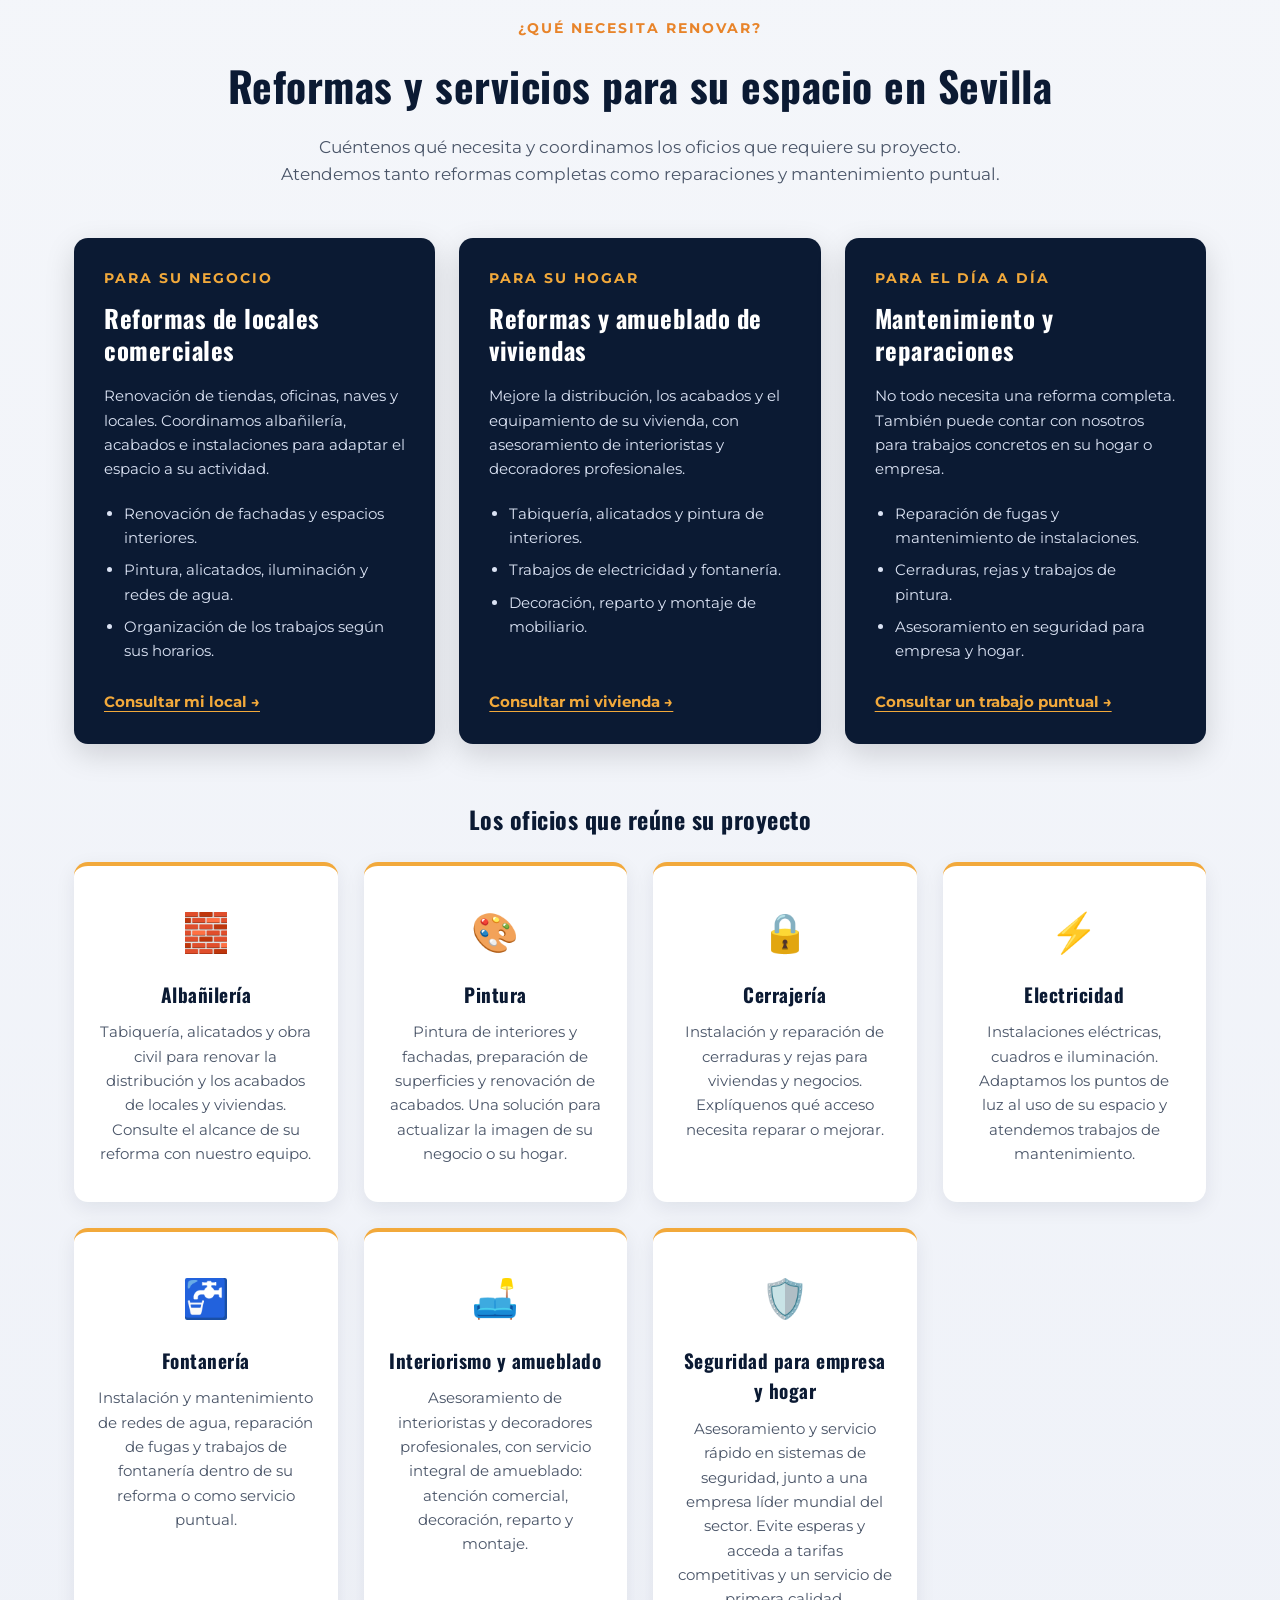
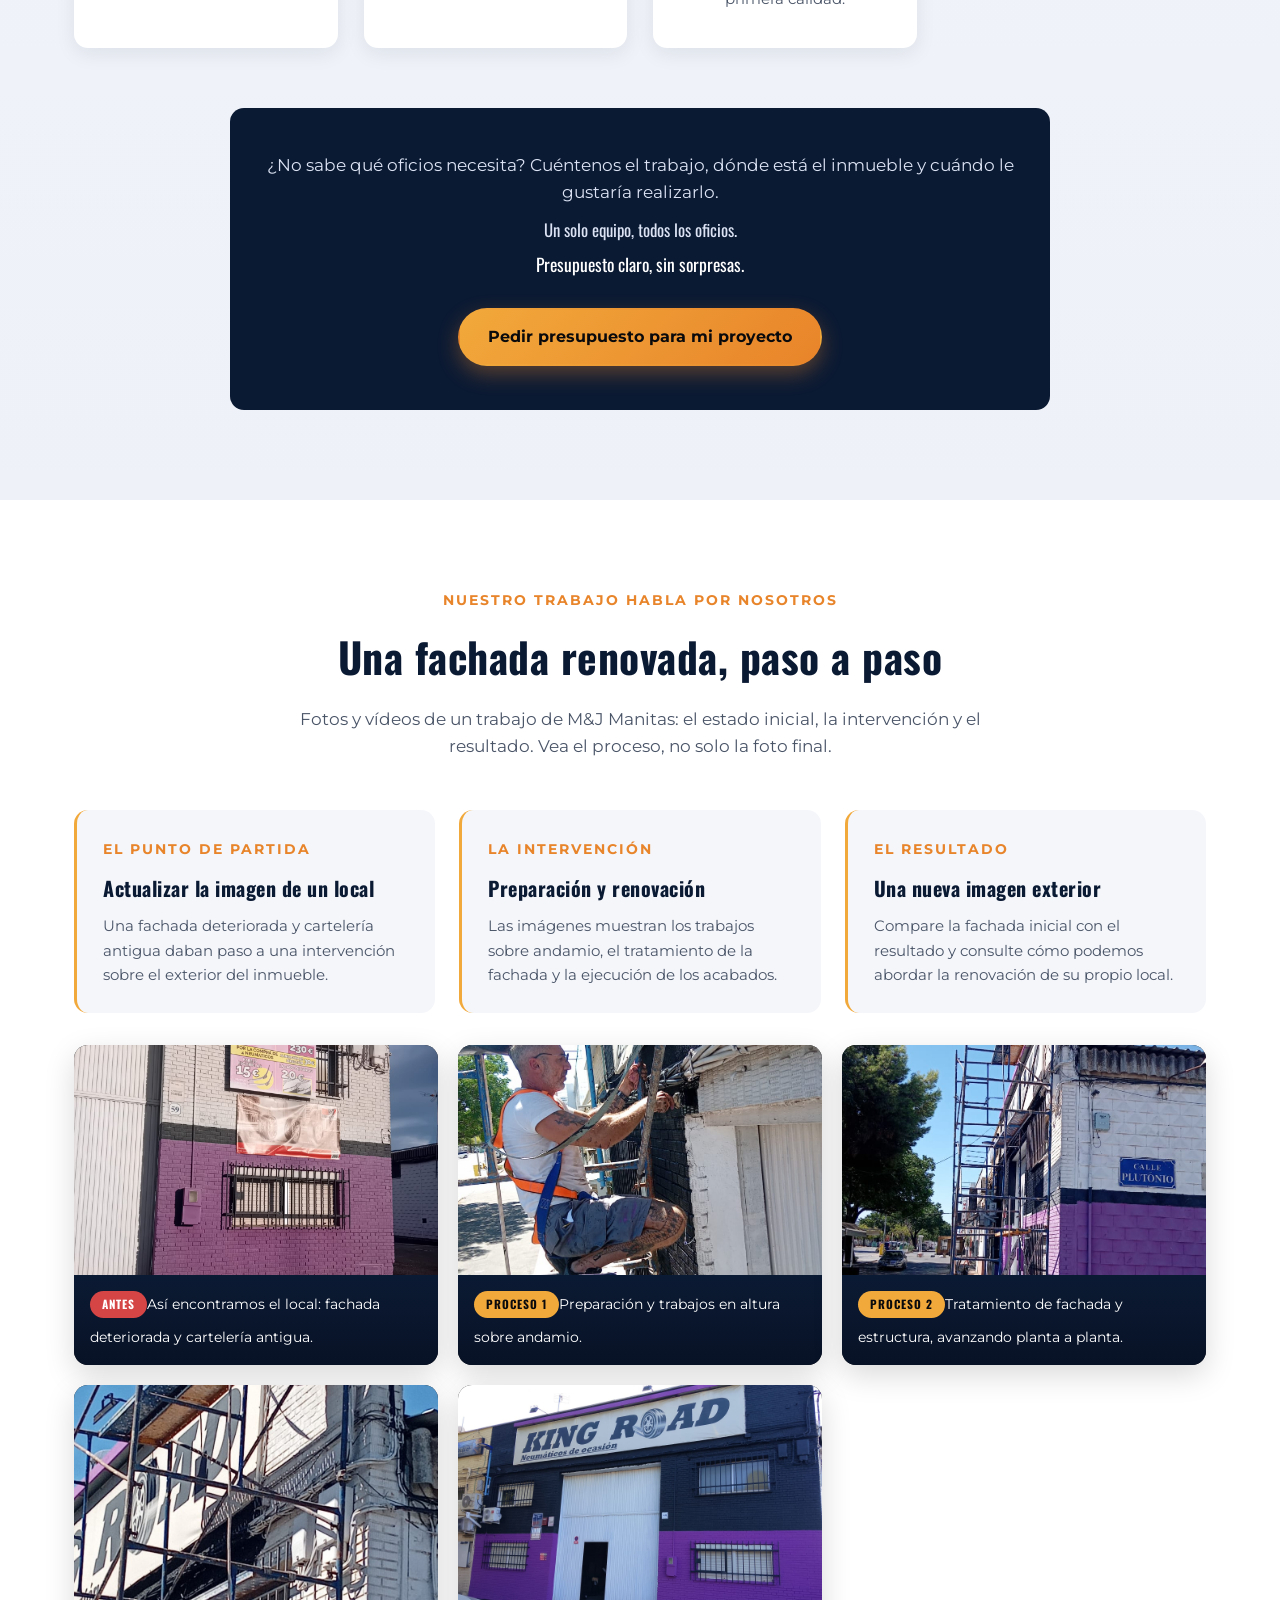
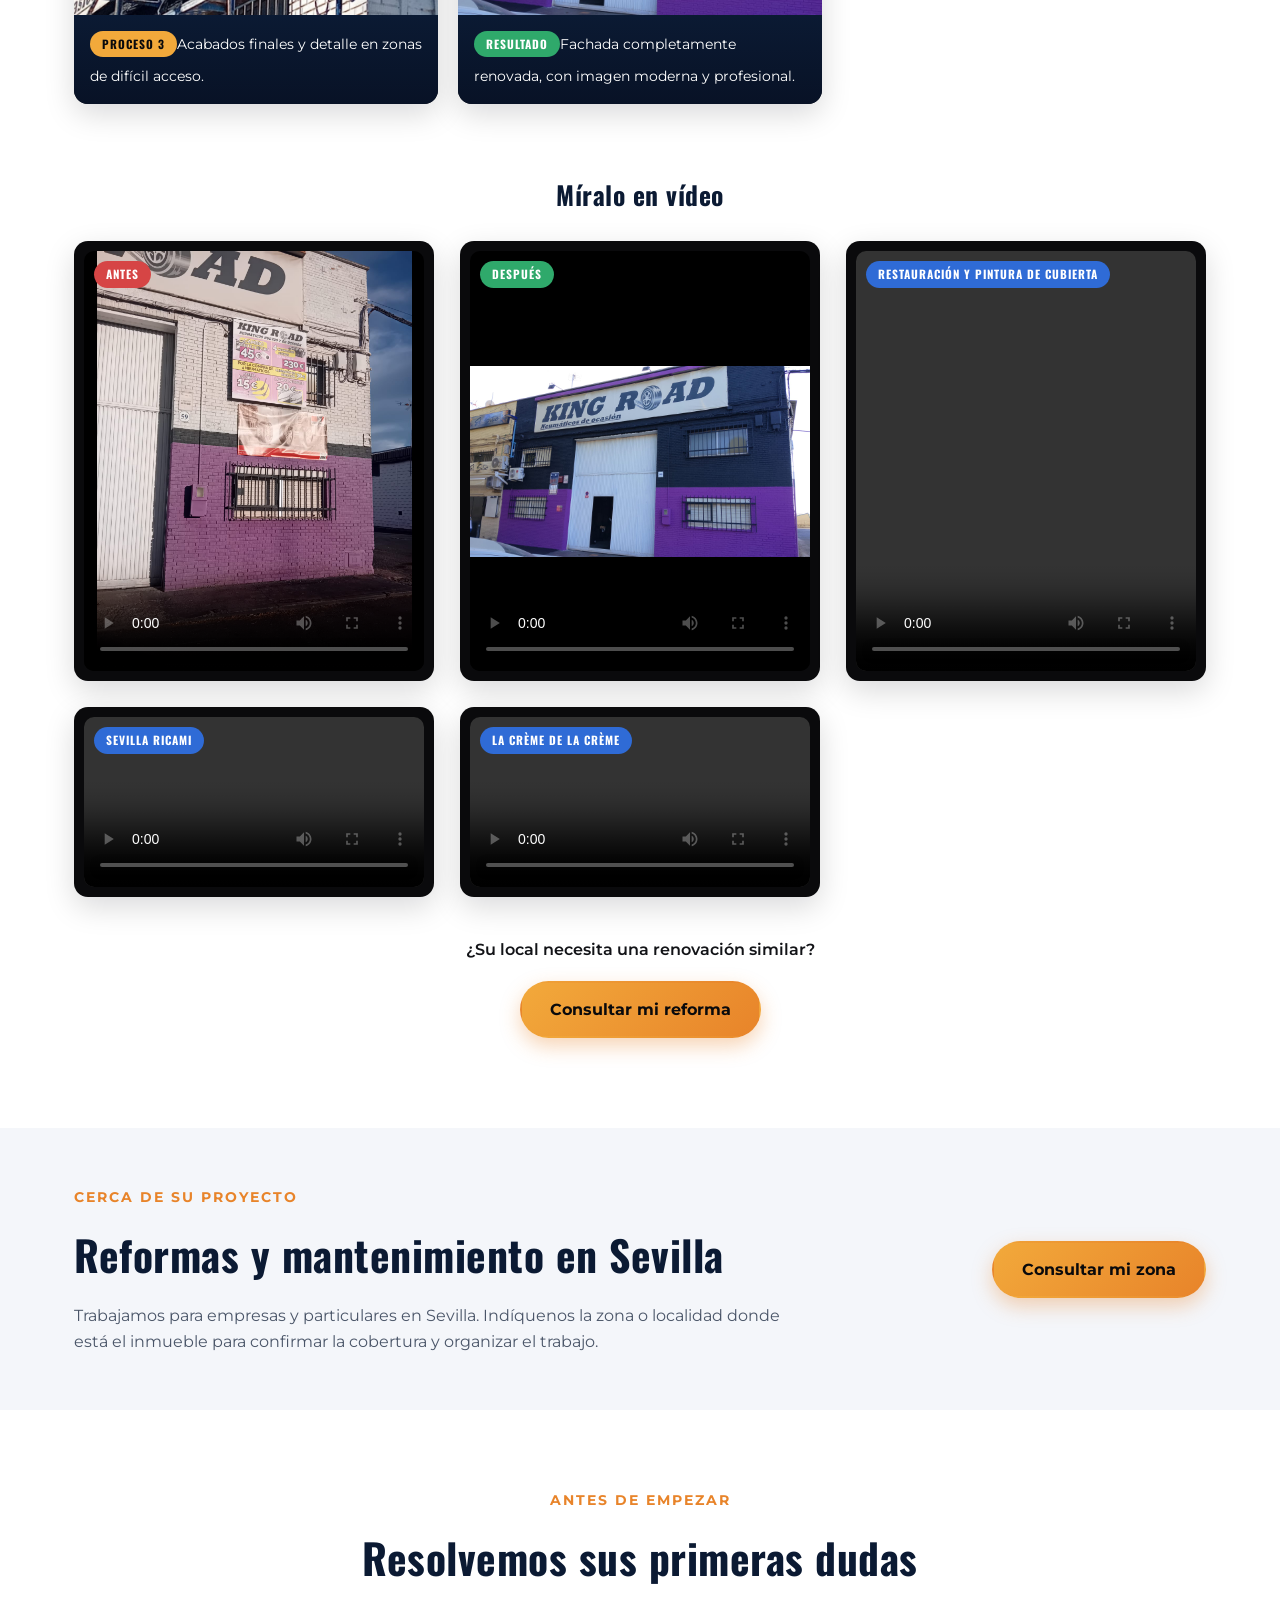
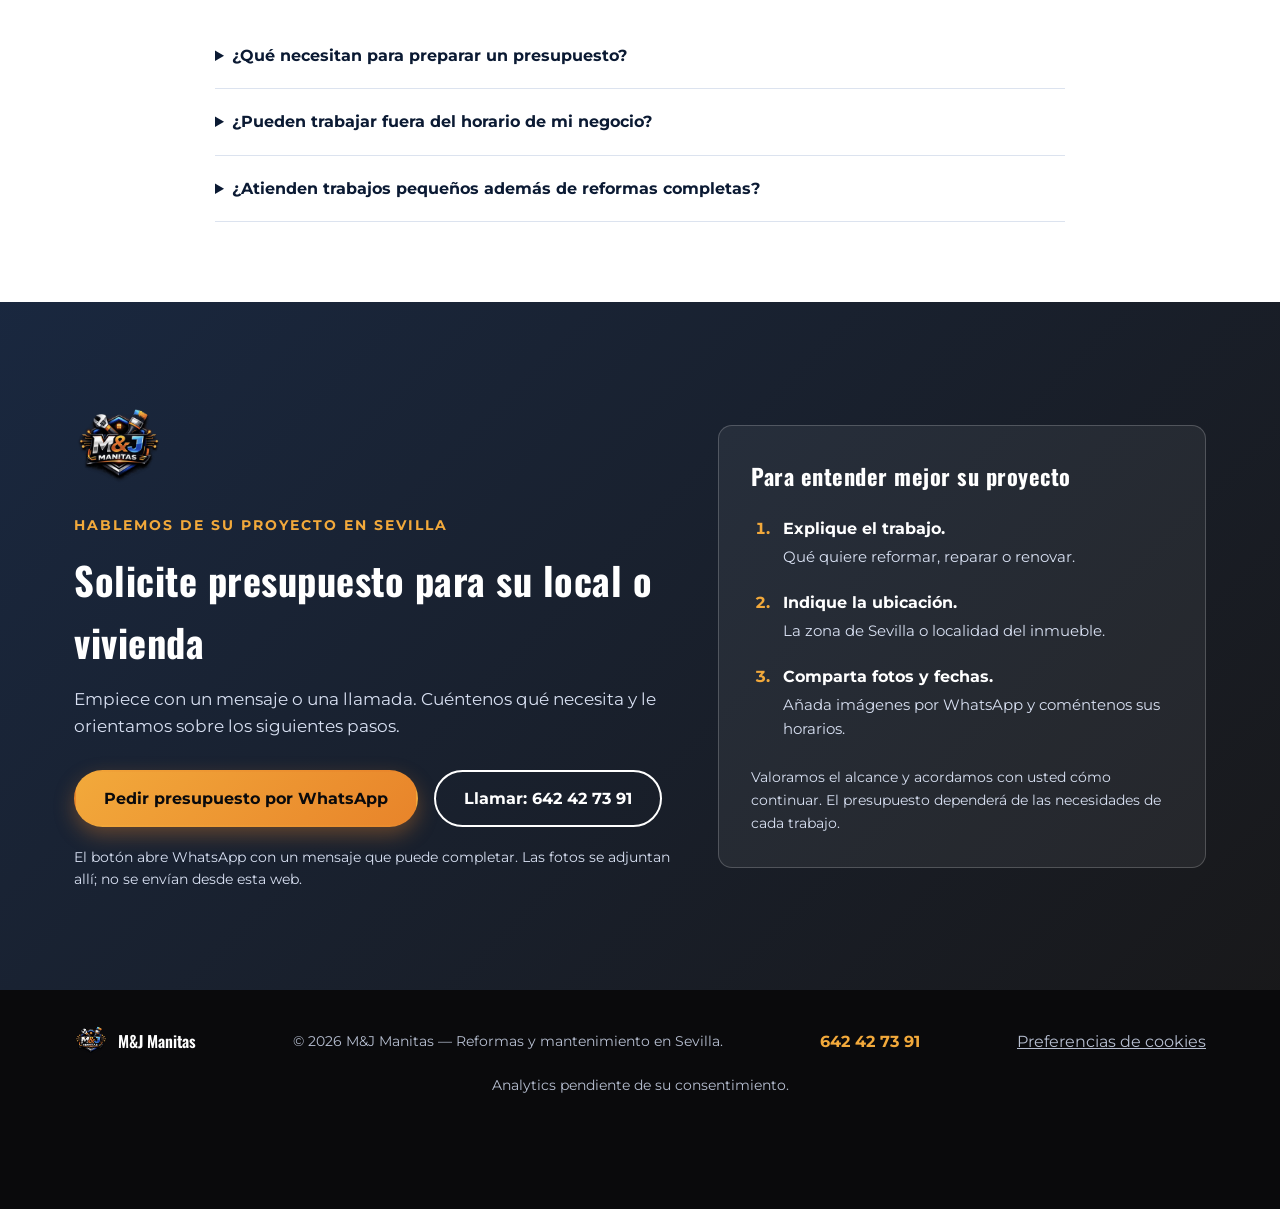
==== commit 5a47cb84: "Add recent work videos Co-authored-by: Copilot App <223556219+Copilot@users.noreply.github.com>" ====
--- a/index.html
+++ b/index.html
@@ -17,7 +17,7 @@
 <link rel="icon" href="Imagenes/logomoi.png" type="image/png">
 <link rel="preconnect" href="https://fonts.googleapis.com">
 <link href="https://fonts.googleapis.com/css2?family=Montserrat:wght@400;500;600;700;800&family=Oswald:wght@500;600;700&display=swap" rel="stylesheet">
-<link rel="stylesheet" href="css/style.css">
+<link rel="stylesheet" href="css/style.css?v=20261015-videos">
 </head>
 <body>
 
@@ -255,15 +255,36 @@
       <div class="videos__grid">
         <div class="video-card">
           <span class="tag tag--antes">Antes</span>
-          <video controls preload="metadata" poster="Imagenes/Antes.jpeg">
+          <video controls preload="metadata" poster="Imagenes/Antes.jpeg" aria-label="Vídeo del estado anterior a la reforma">
             <source src="videos/Antes.mp4" type="video/mp4">
             Tu navegador no soporta la reproducción de vídeo.
           </video>
         </div>
         <div class="video-card">
           <span class="tag tag--resultado">Después</span>
-          <video controls preload="metadata" poster="Imagenes/Resultado.jpeg">
+          <video controls preload="metadata" poster="Imagenes/Resultado.jpeg" aria-label="Vídeo del resultado de la reforma">
             <source src="videos/despues.mp4" type="video/mp4">
+            Tu navegador no soporta la reproducción de vídeo.
+          </video>
+        </div>
+        <div class="video-card">
+          <span class="tag tag--reciente">Restauración y pintura de cubierta</span>
+          <video controls preload="metadata" aria-label="Vídeo de restauración y pintura de cubierta">
+            <source src="videos/trabajo-reciente-1.mp4" type="video/mp4">
+            Tu navegador no soporta la reproducción de vídeo.
+          </video>
+        </div>
+        <div class="video-card">
+          <span class="tag tag--reciente">Sevilla RICAMI</span>
+          <video controls preload="metadata" aria-label="Vídeo de Sevilla RICAMI">
+            <source src="videos/trabajo-reciente-2.mp4" type="video/mp4">
+            Tu navegador no soporta la reproducción de vídeo.
+          </video>
+        </div>
+        <div class="video-card">
+          <span class="tag tag--reciente">La crème de la crème</span>
+          <video controls preload="metadata" aria-label="Vídeo de La crème de la crème">
+            <source src="videos/trabajo-reciente-3.mp4" type="video/mp4">
             Tu navegador no soporta la reproducción de vídeo.
           </video>
         </div>
--- a/css/style.css
+++ b/css/style.css
@@ -588,6 +588,7 @@
 .tag--antes{ background: #d64545; color: var(--blanco); }
 .tag--proceso{ background: var(--dorado); color: var(--negro); }
 .tag--resultado{ background: #2fa96b; color: var(--blanco); }
+.tag--reciente{ background: var(--azul-claro); color: var(--blanco); }
 
 .videos{ margin-top: 70px; }
 .videos__title{
@@ -597,8 +598,9 @@
 }
 .videos__grid{
   display: grid;
-  grid-template-columns: 1fr 1fr;
+  grid-template-columns: repeat(auto-fit, minmax(min(100%, 320px), 1fr));
   gap: 26px;
+  align-items: stretch;
 }
 .video-card{
   position: relative;
@@ -607,6 +609,8 @@
   overflow: hidden;
   box-shadow: var(--shadow);
   padding: 10px;
+  display: flex;
+  align-items: center;
 }
 .video-card .tag{
   position: absolute;
@@ -615,8 +619,10 @@
 }
 .video-card video{
   width: 100%;
+  height: 100%;
   border-radius: 10px;
   display: block;
+  object-fit: contain;
   max-height: 420px;
   background: #000;
 }
@@ -777,7 +783,6 @@
   .presentacion__grid{ grid-template-columns: 1fr; }
   .presentacion__media{ order: -1; }
   .galeria{ grid-template-columns: repeat(2, 1fr); }
-  .videos__grid{ grid-template-columns: 1fr; }
   .proyectos, .case-summary, .contacto__inner{ grid-template-columns: 1fr; }
   .zona__inner{ align-items: flex-start; flex-direction: column; }
 }
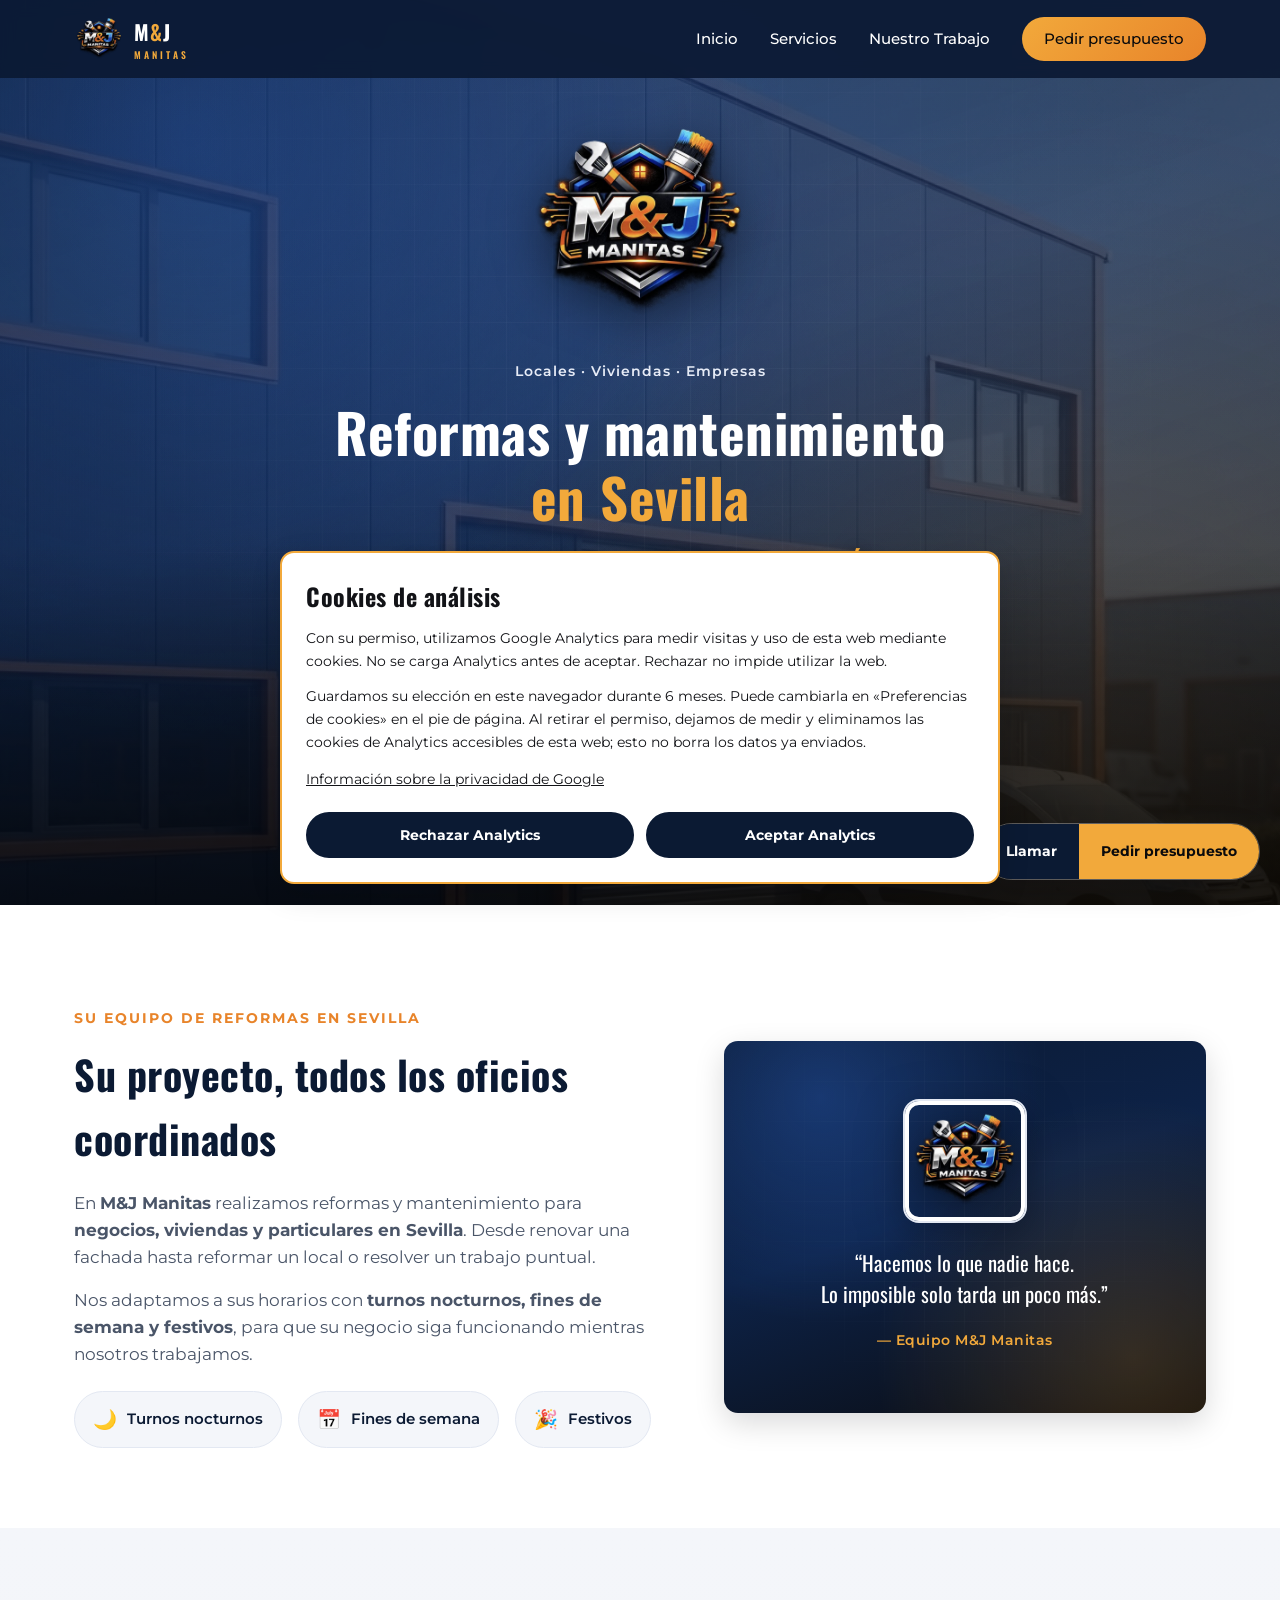
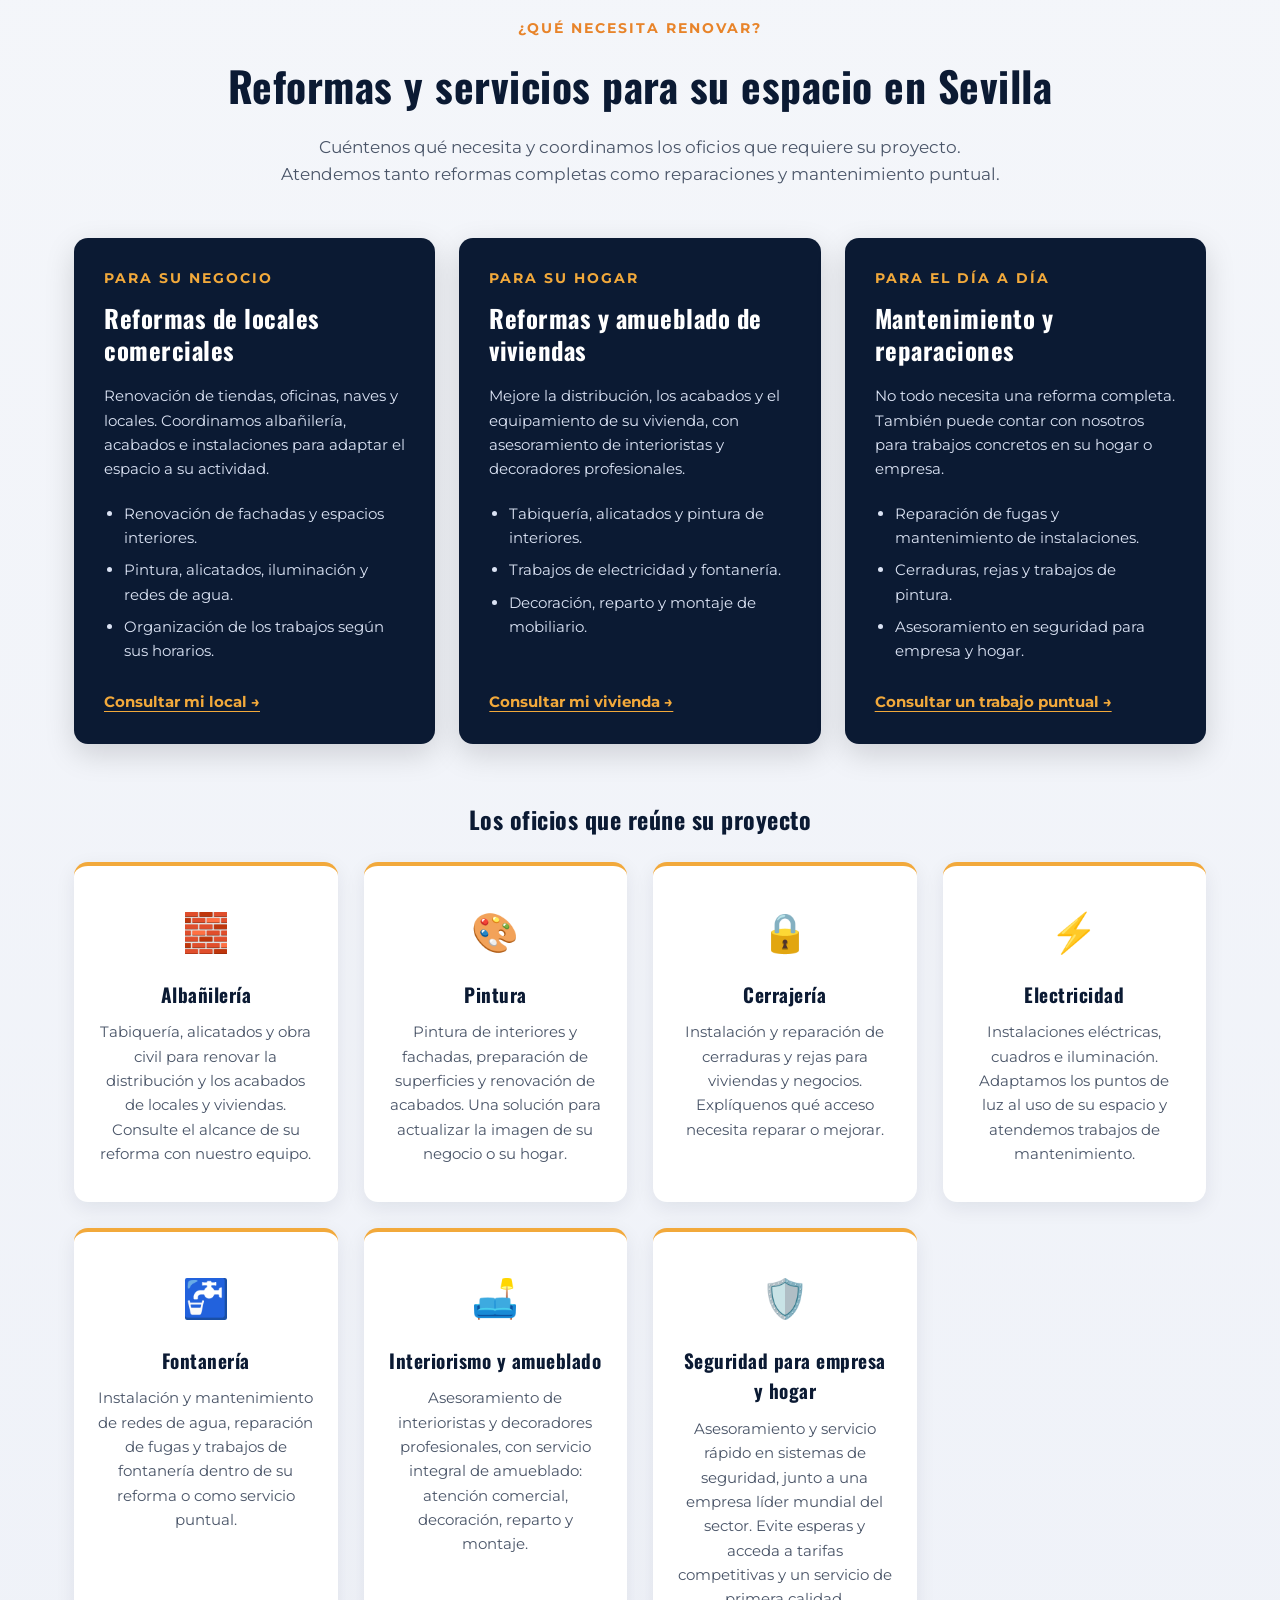
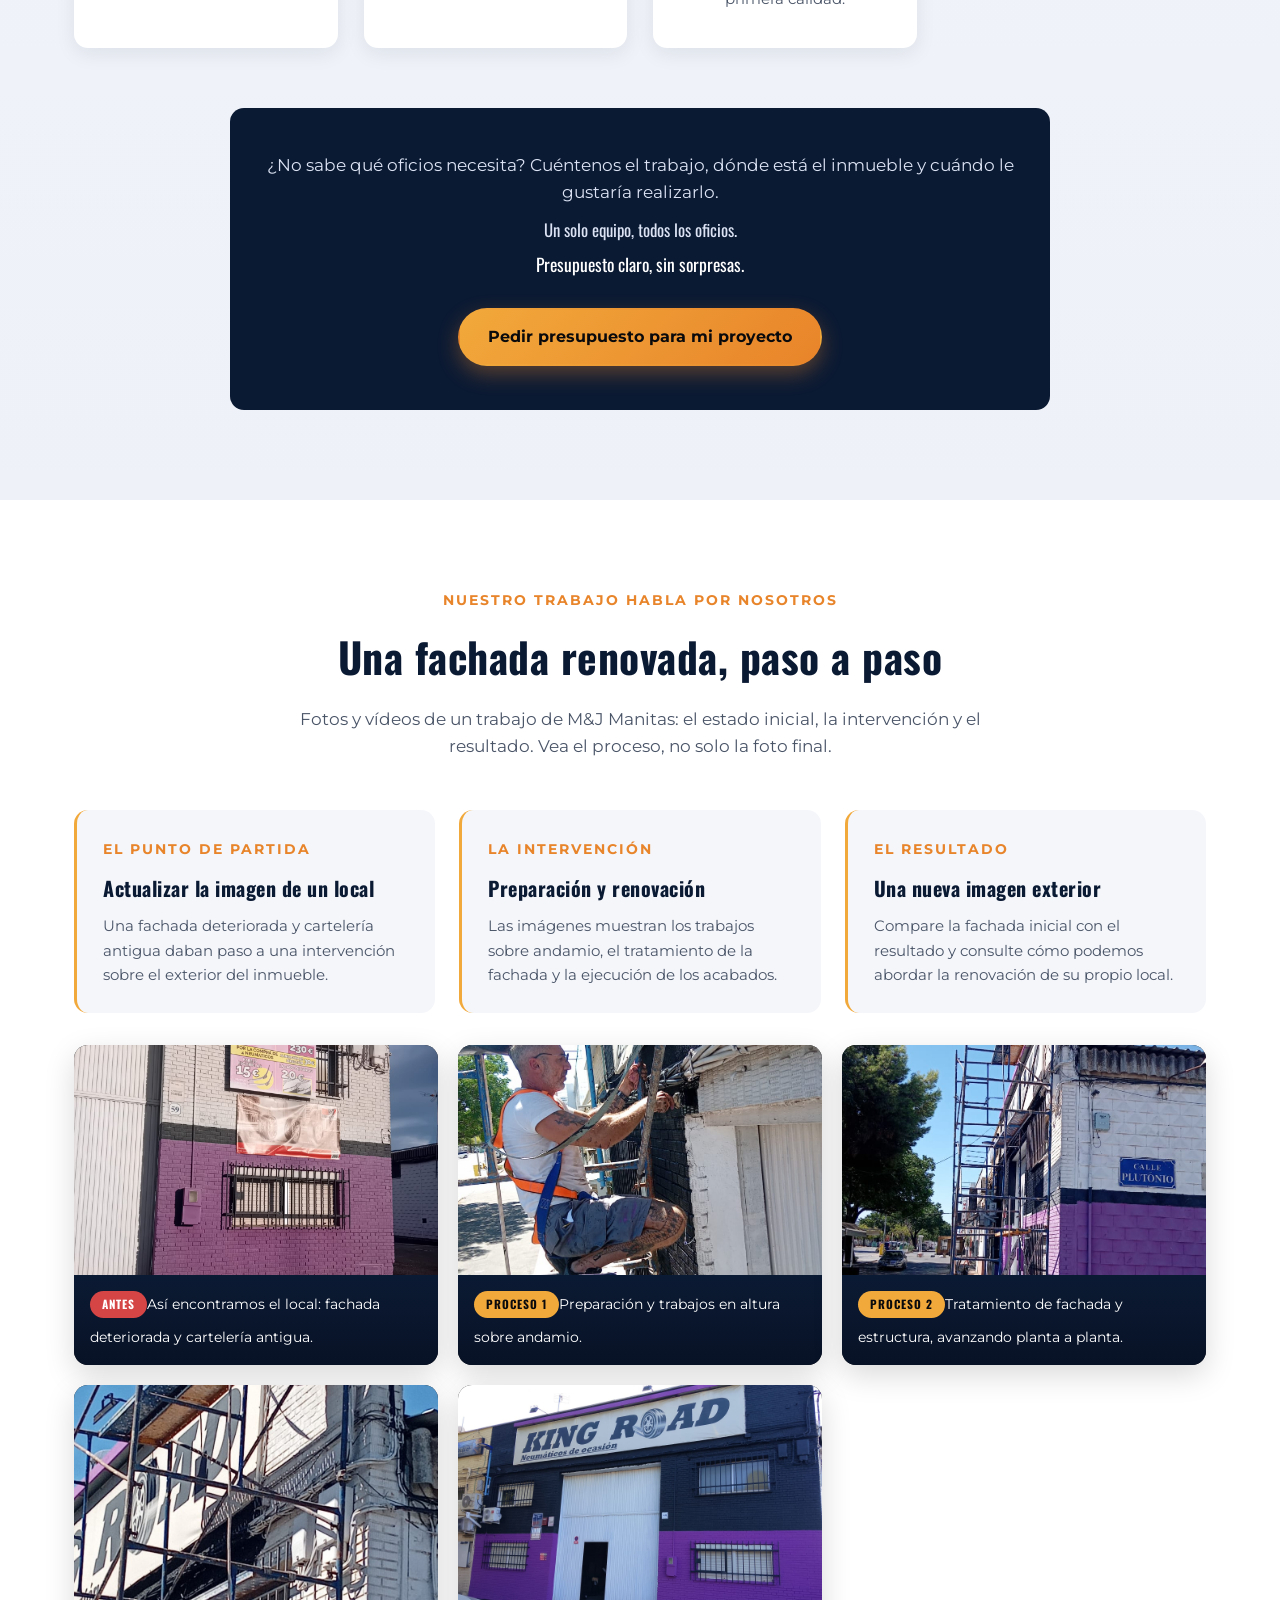
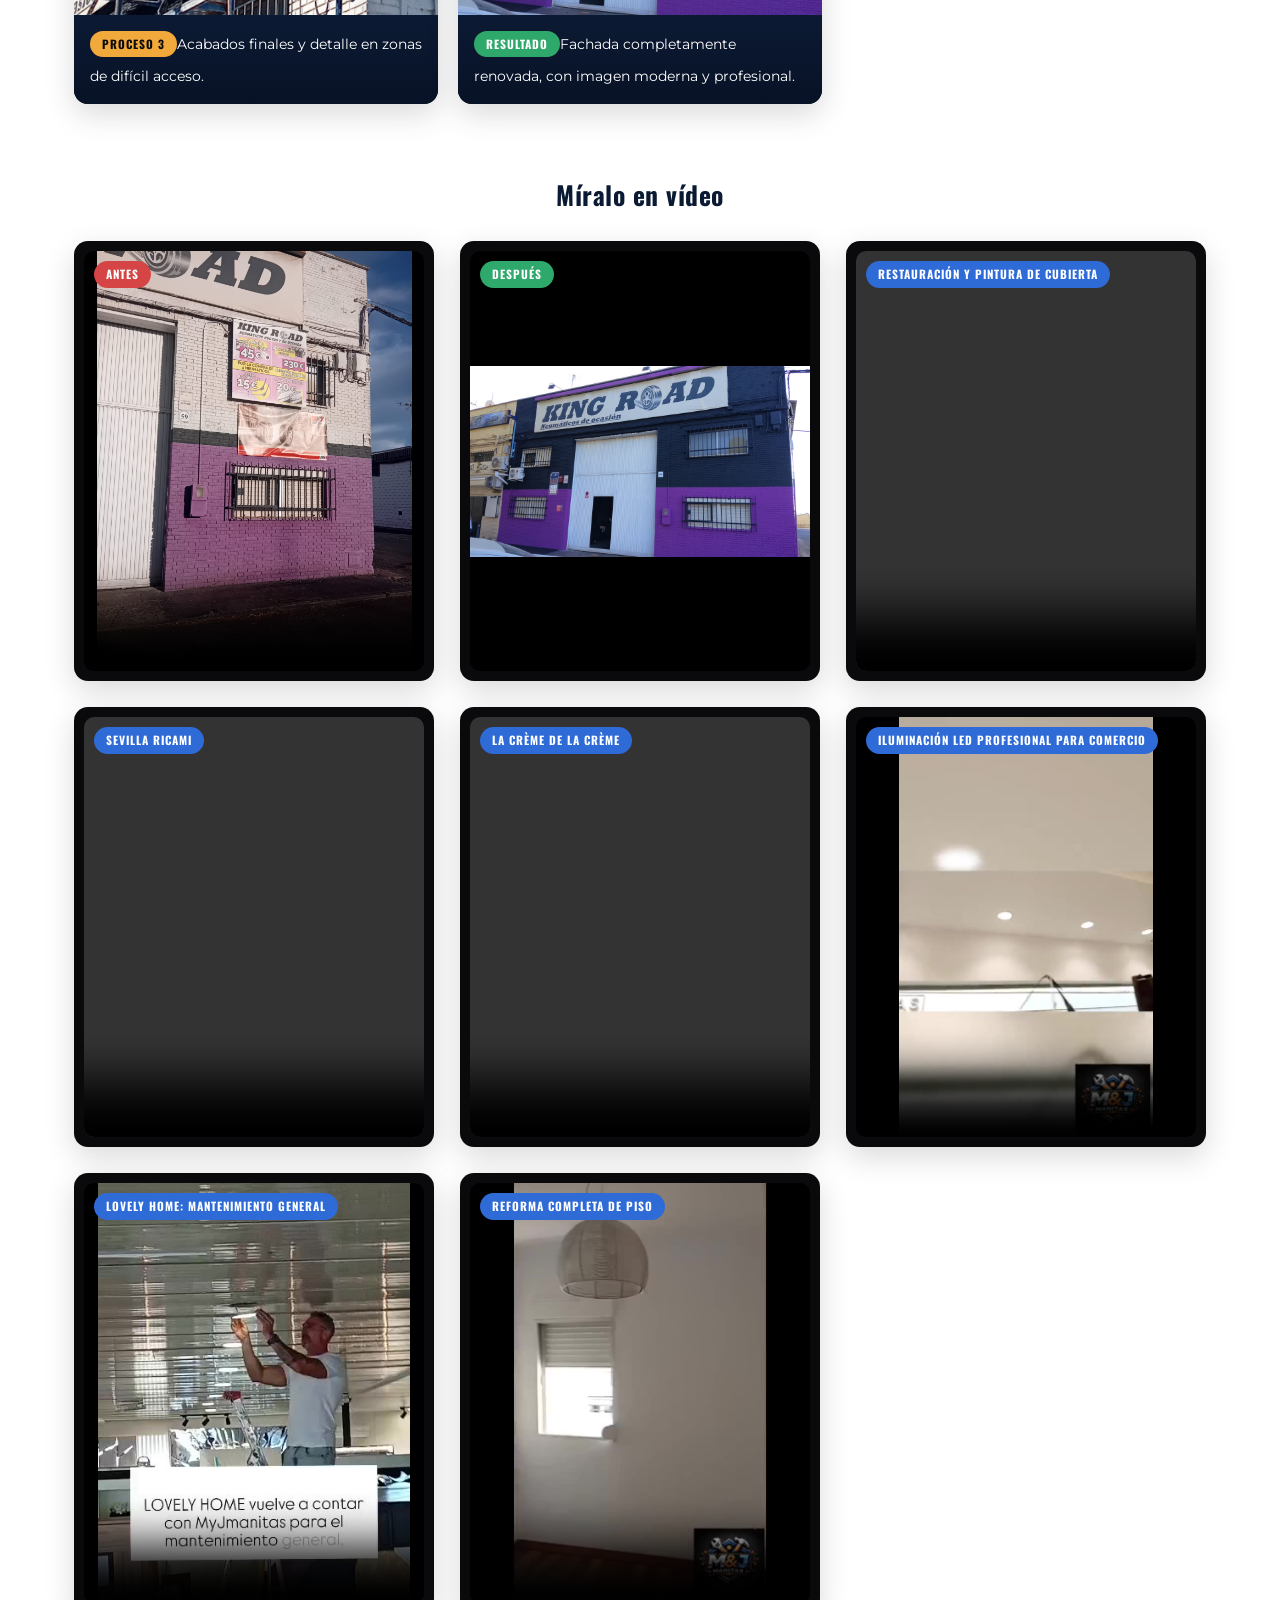
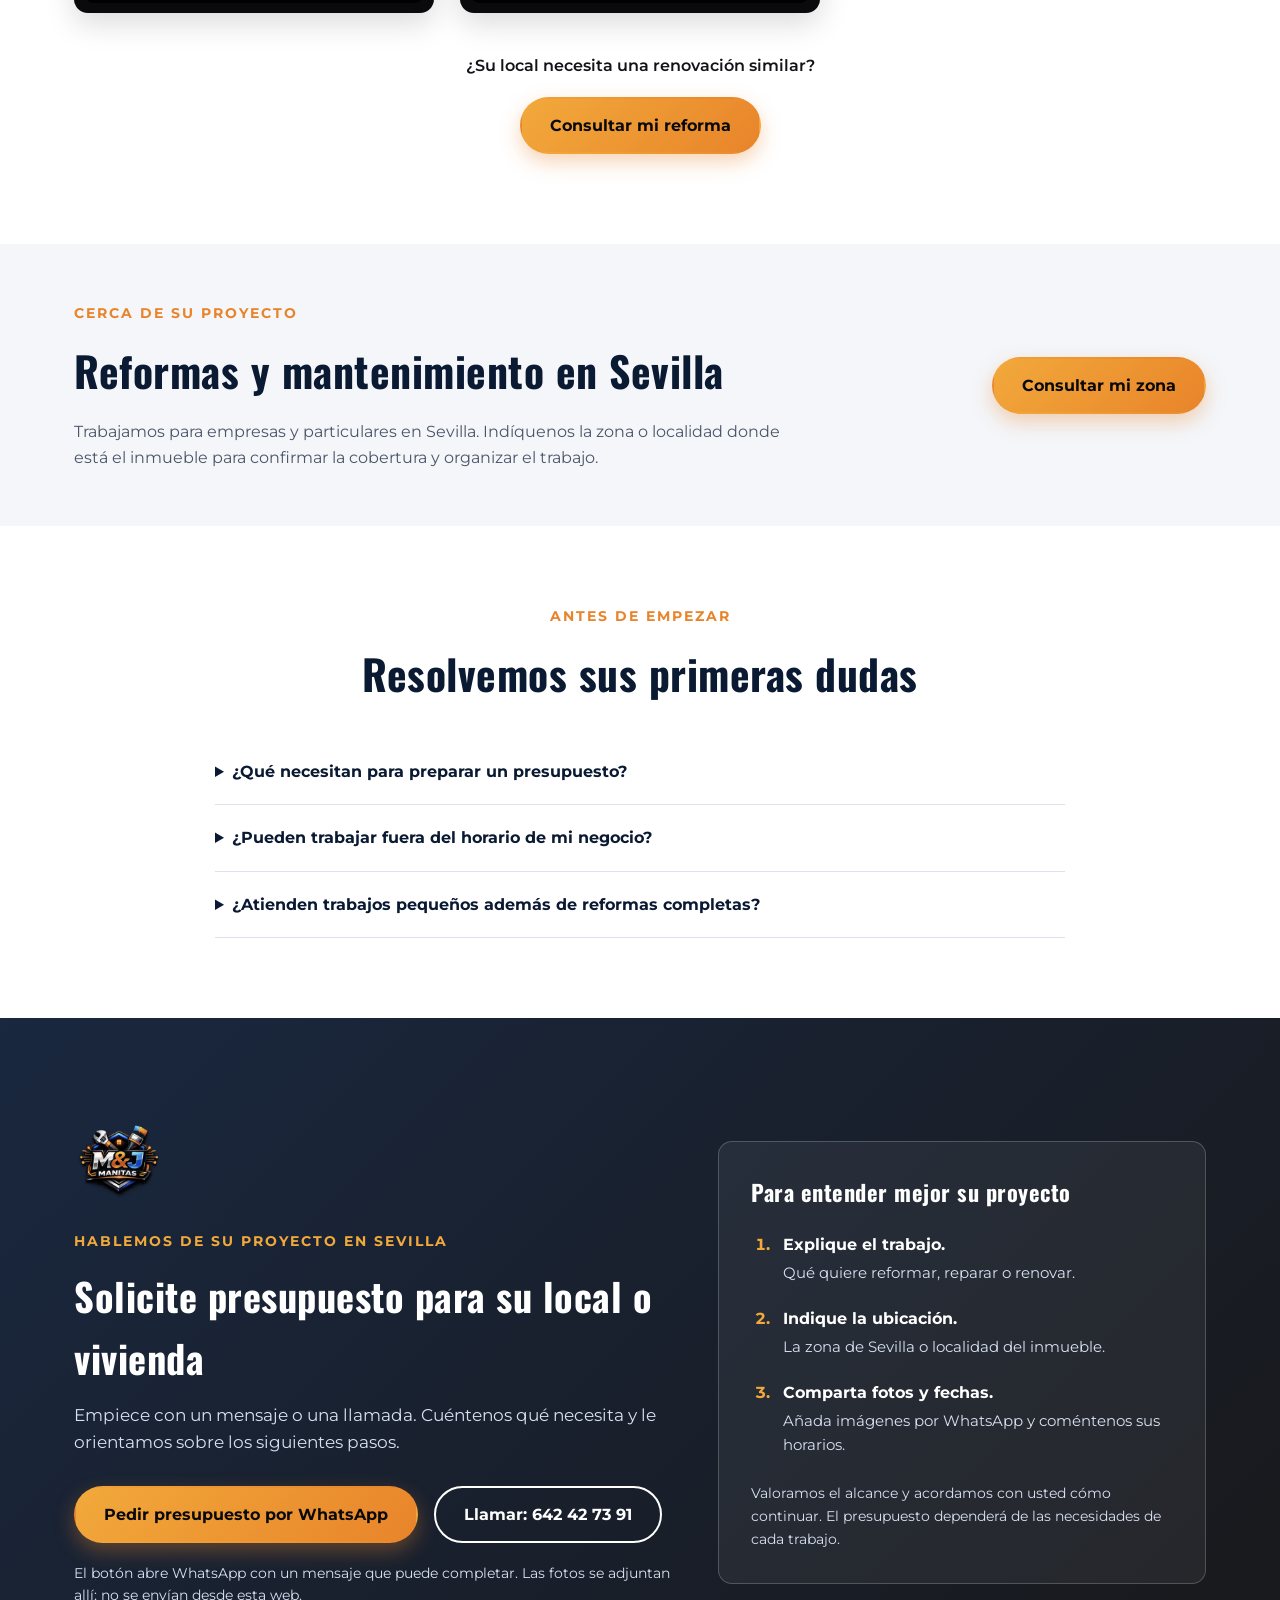
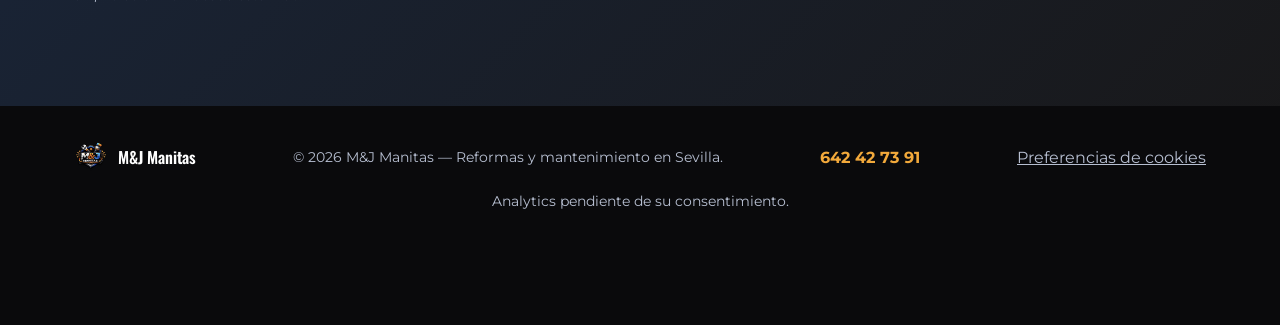
==== commit c17f7694: "Añadir 3 vídeos recientes: LED comercio, Lovely Home y reforma de piso Co-Authored-By: Claude Opus 5" ====
--- a/index.html
+++ b/index.html
@@ -288,6 +288,27 @@
             Tu navegador no soporta la reproducción de vídeo.
           </video>
         </div>
+        <div class="video-card">
+          <span class="tag tag--reciente">Iluminación LED profesional para comercio</span>
+          <video controls preload="metadata" poster="Imagenes/poster-reciente-4.jpg" aria-label="Vídeo de iluminación LED profesional para comercio">
+            <source src="videos/trabajo-reciente-4.mp4" type="video/mp4">
+            Tu navegador no soporta la reproducción de vídeo.
+          </video>
+        </div>
+        <div class="video-card">
+          <span class="tag tag--reciente">Lovely Home: mantenimiento general</span>
+          <video controls preload="metadata" poster="Imagenes/poster-reciente-5.jpg" aria-label="Vídeo de Lovely Home: mantenimiento general">
+            <source src="videos/trabajo-reciente-5.mp4" type="video/mp4">
+            Tu navegador no soporta la reproducción de vídeo.
+          </video>
+        </div>
+        <div class="video-card">
+          <span class="tag tag--reciente">Reforma completa de piso</span>
+          <video controls preload="metadata" poster="Imagenes/poster-reciente-6.jpg" aria-label="Vídeo de reforma completa de piso">
+            <source src="videos/trabajo-reciente-6.mp4" type="video/mp4">
+            Tu navegador no soporta la reproducción de vídeo.
+          </video>
+        </div>
       </div>
     </div>
     <div class="case-cta">
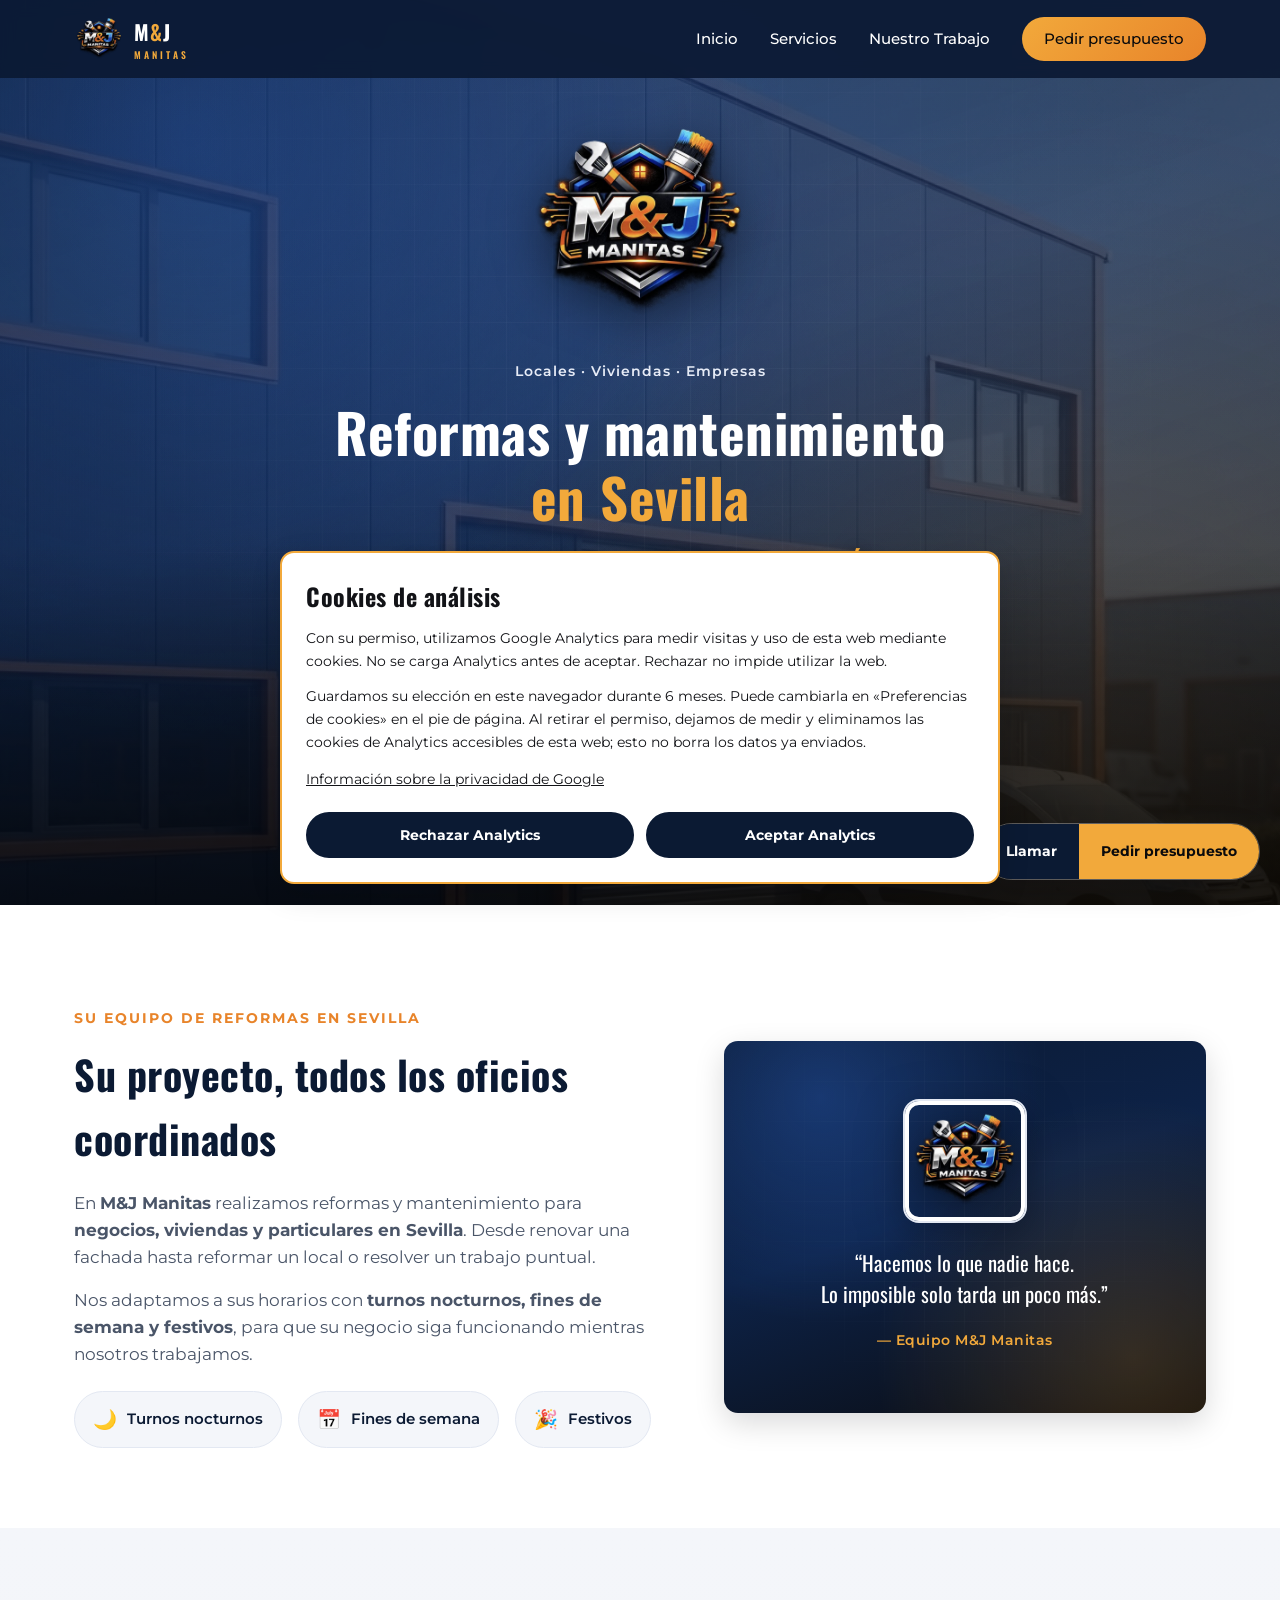
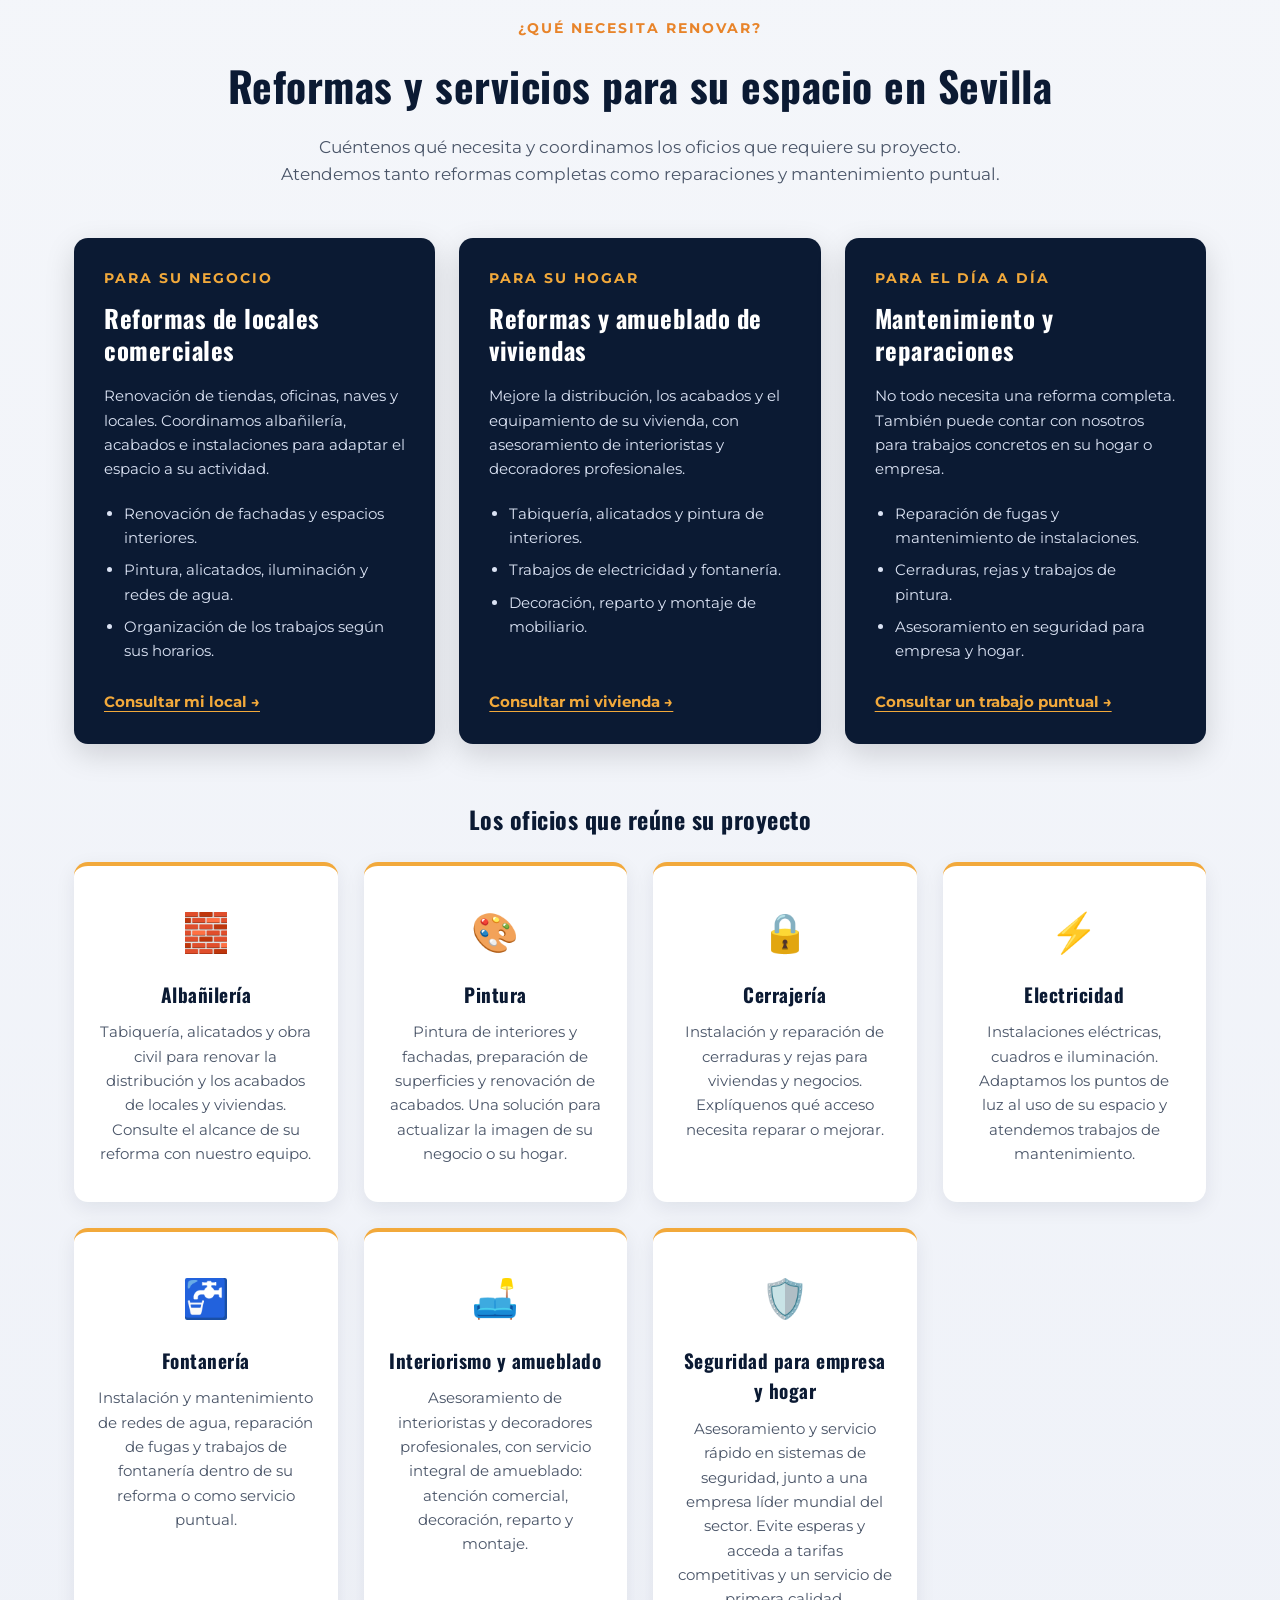
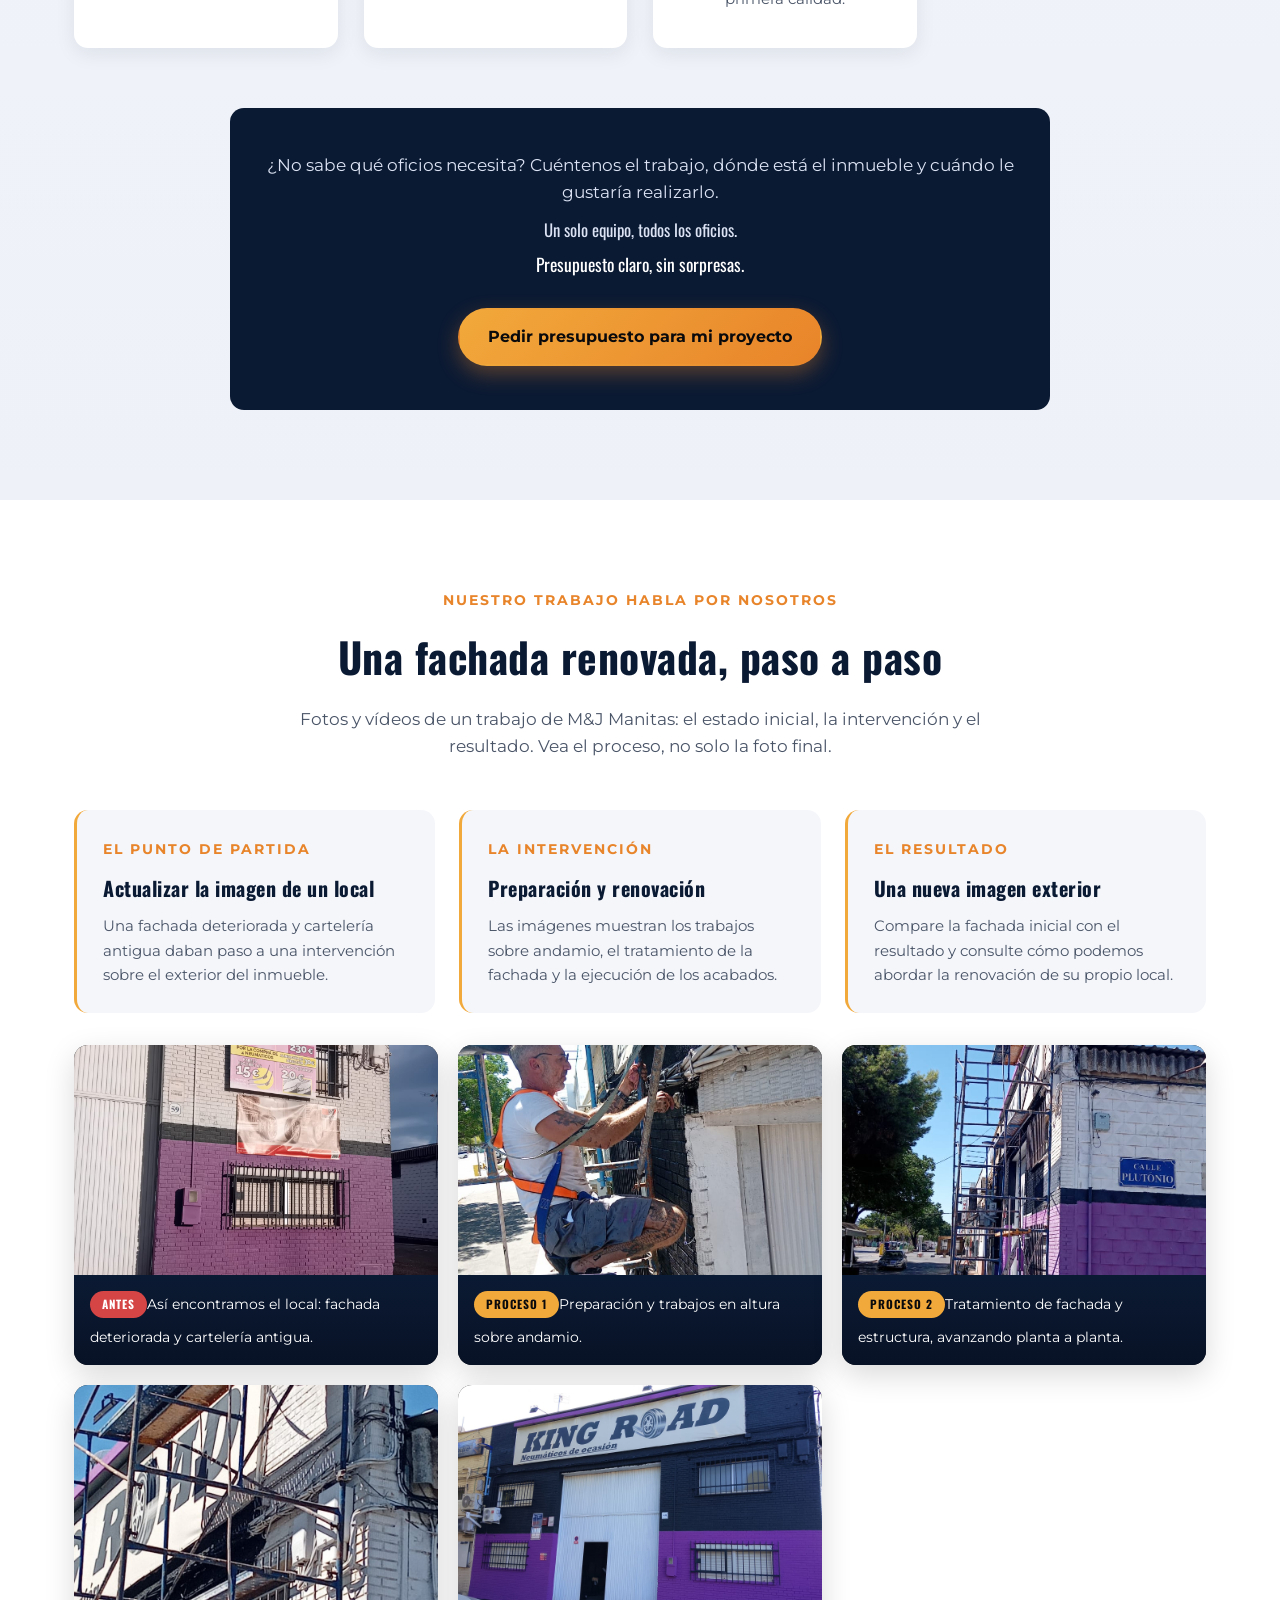
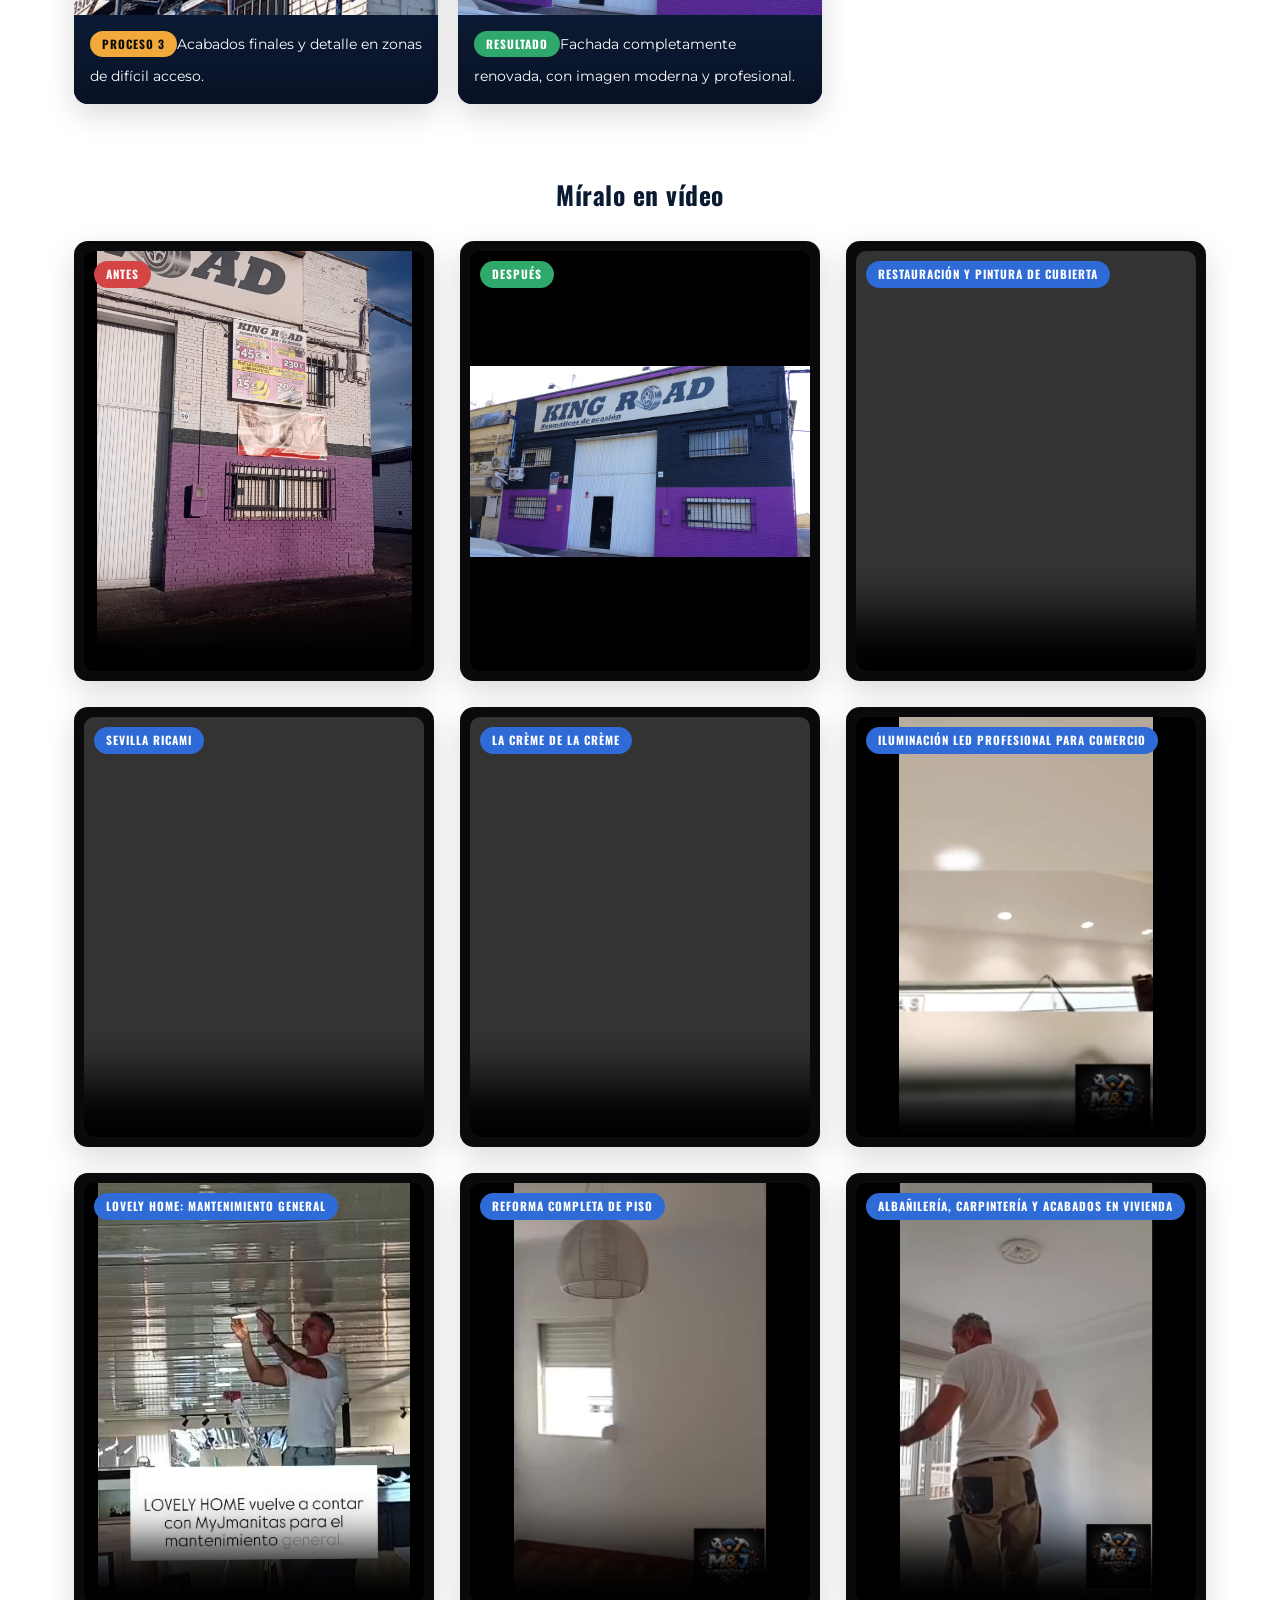
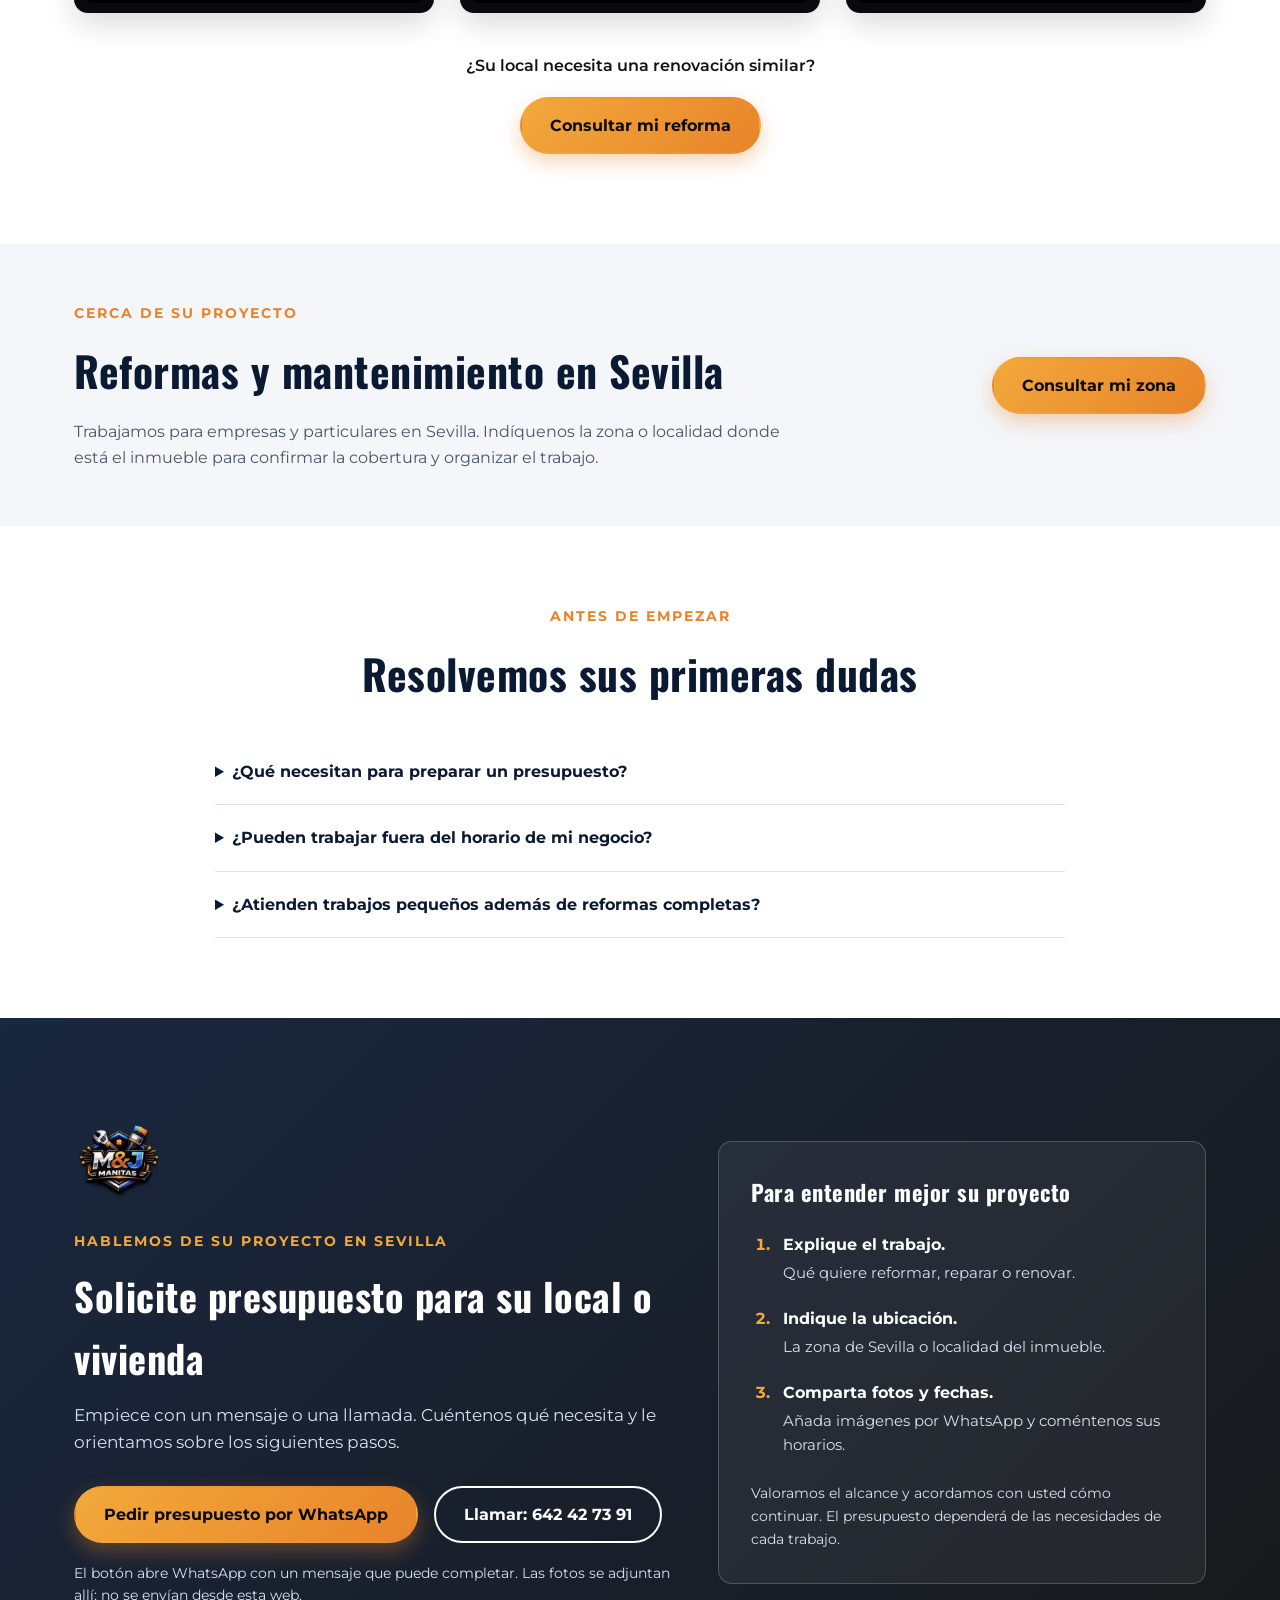
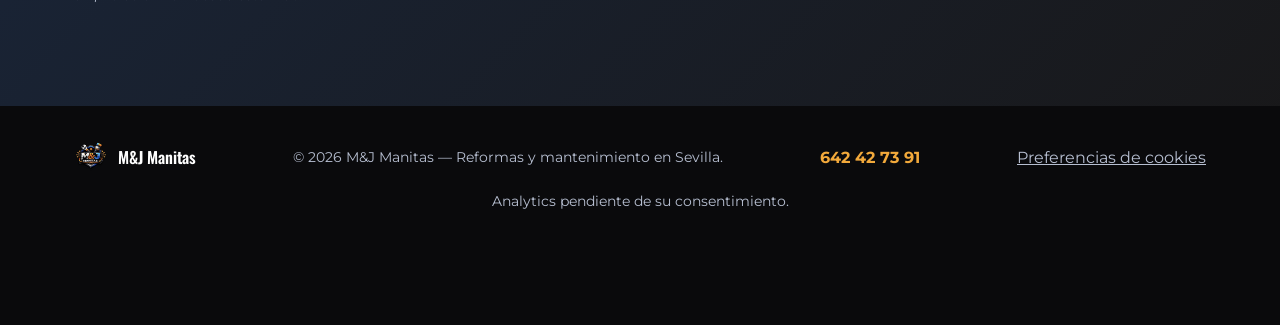
==== commit 13a8a9cd: "Añadir vídeo: albañilería, carpintería y acabados en vivienda Co-Authored-By: Claude Opus 5.5 <norep" ====
--- a/index.html
+++ b/index.html
@@ -309,6 +309,13 @@
             Tu navegador no soporta la reproducción de vídeo.
           </video>
         </div>
+        <div class="video-card">
+          <span class="tag tag--reciente">Albañilería, carpintería y acabados en vivienda</span>
+          <video controls preload="metadata" poster="Imagenes/poster-reciente-7.jpg" aria-label="Vídeo de albañilería, carpintería y acabados en vivienda">
+            <source src="videos/trabajo-reciente-7.mp4" type="video/mp4">
+            Tu navegador no soporta la reproducción de vídeo.
+          </video>
+        </div>
       </div>
     </div>
     <div class="case-cta">
